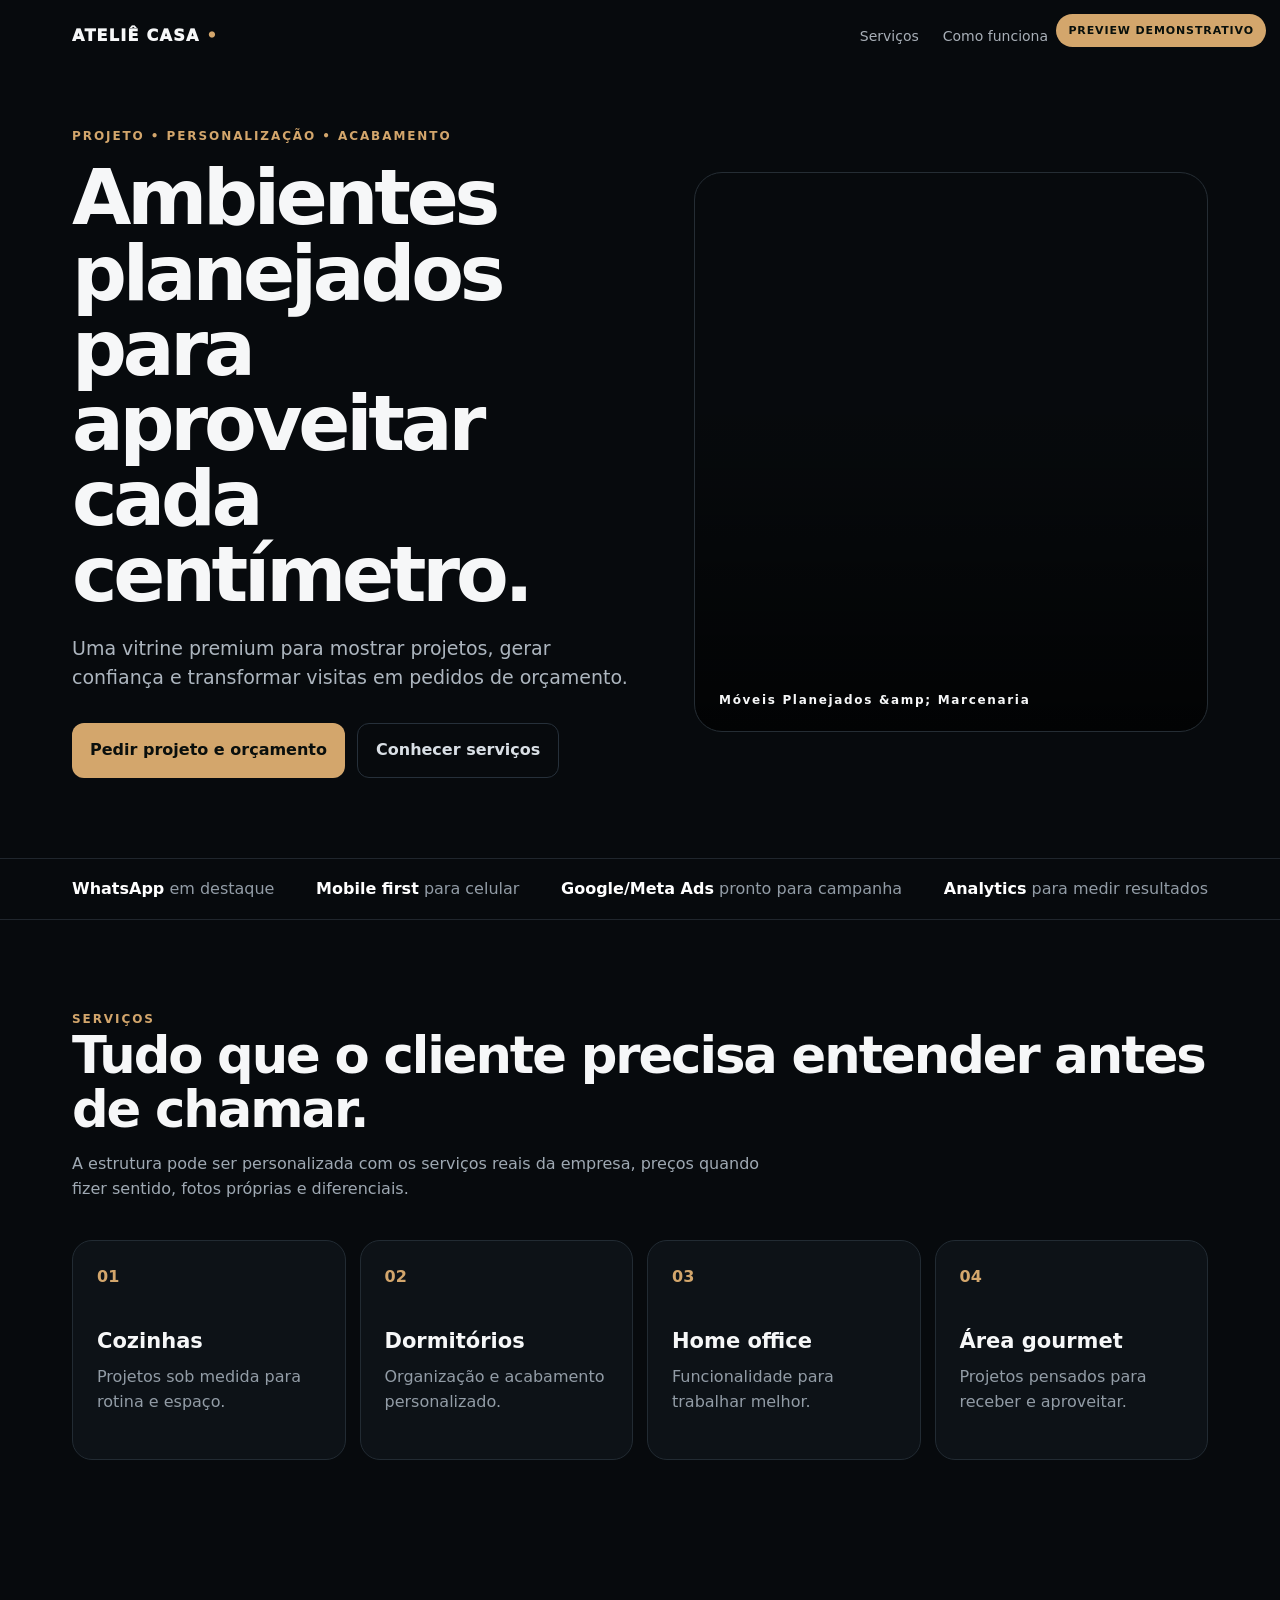
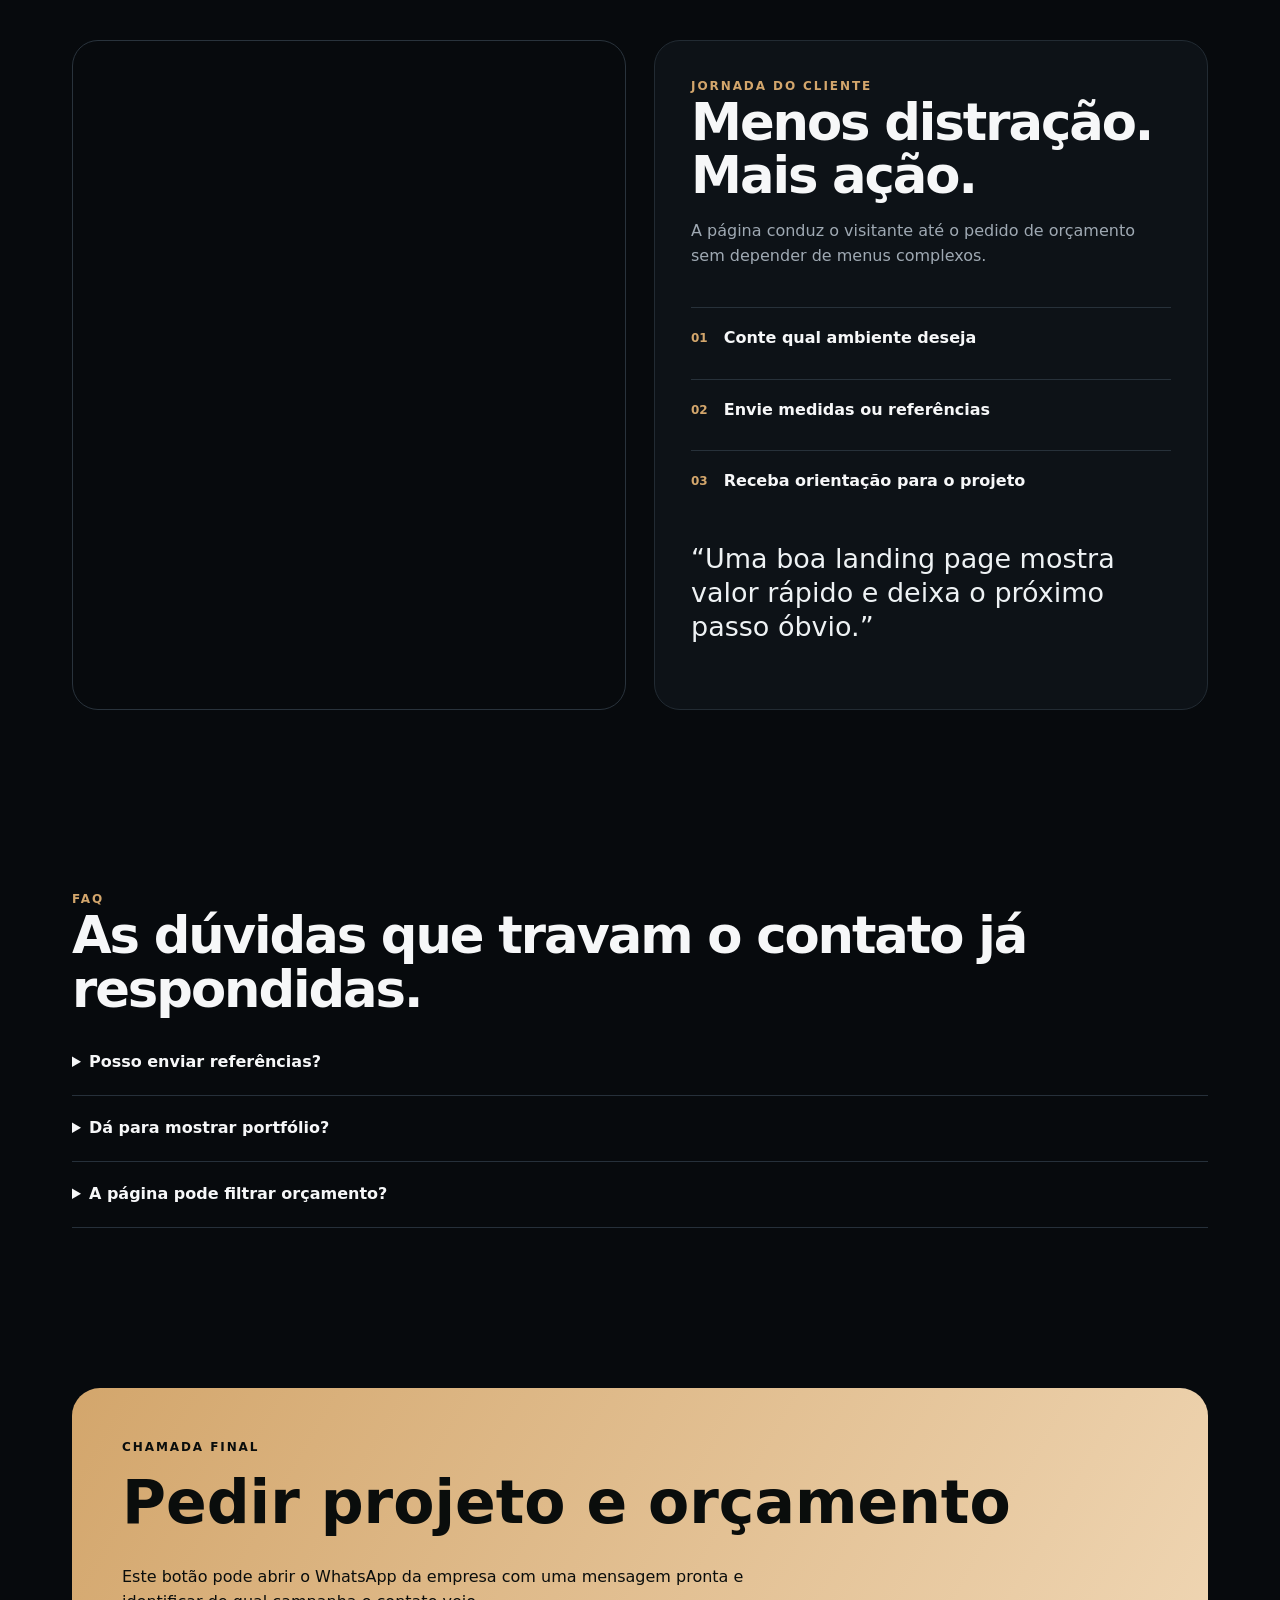
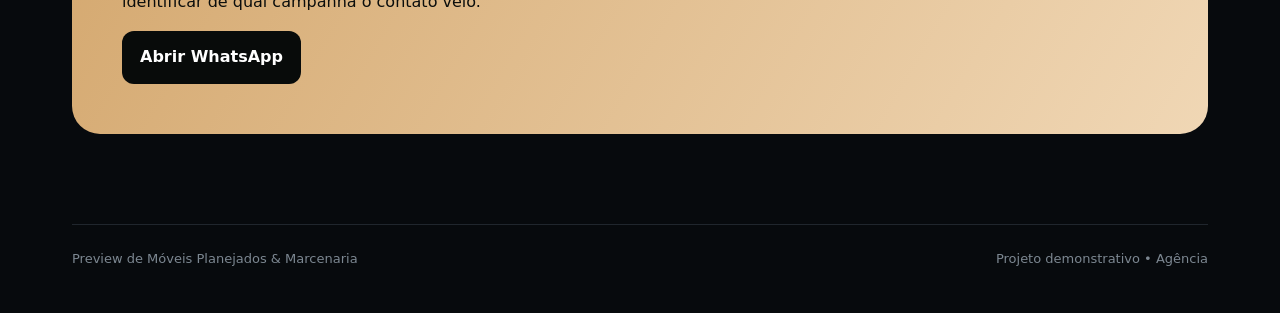
==== index.html @ 89b98b0b "Adiciona Preview 01 do nicho" ====
<!doctype html><html lang="pt-BR"><head><meta charset="utf-8"><meta name="viewport" content="width=device-width,initial-scale=1"><title>Preview Móveis Planejados & Marcenaria | Agência</title><meta name="description" content="Preview demonstrativo de landing page para Móveis Planejados & Marcenaria."><style>
*{box-sizing:border-box}html{scroll-behavior:smooth}body{margin:0;background:#070a0d;color:#f6f7f8;font:16px/1.55 Inter,system-ui,-apple-system,Segoe UI,sans-serif}.wrap{max-width:1180px;margin:auto;padding:0 22px}a{text-decoration:none;color:inherit}.preview{position:fixed;z-index:30;top:14px;right:14px;background:#D3A66C;color:#09100c;padding:8px 12px;border-radius:999px;font-size:11px;font-weight:900;letter-spacing:.08em}.nav{display:flex;align-items:center;justify-content:space-between;padding:24px 0}.brand{font-weight:950;letter-spacing:.08em}.brand i{font-style:normal;color:#D3A66C}.navlinks{display:flex;gap:24px;color:#a8afb7;font-size:14px}.hero{display:grid;grid-template-columns:1.05fr .95fr;gap:54px;align-items:center;padding:54px 0 80px}.eyebrow{color:#D3A66C;font-weight:900;font-size:12px;letter-spacing:.16em}.hero h1{font-size:clamp(44px,6vw,82px);line-height:.98;letter-spacing:-.055em;margin:15px 0 22px}.hero p{font-size:19px;color:#adb6bf;max-width:650px}.actions{display:flex;gap:12px;flex-wrap:wrap;margin-top:30px}.btn{display:inline-flex;align-items:center;justify-content:center;padding:14px 18px;border-radius:12px;font-weight:900}.primary{background:#D3A66C;color:#0a0f0d}.ghost{border:1px solid #26303a;color:#d9dfe5}.heroimg{min-height:560px;border-radius:28px;background:linear-gradient(180deg,transparent 40%,rgba(0,0,0,.7)),url('https://images.unsplash.com/photo-1600566753190-17f0baa2a6c3?auto=format&fit=crop&w=1600&q=85') center/cover;border:1px solid #252d34;position:relative;overflow:hidden}.heroimg:after{content:"Móveis Planejados &amp; Marcenaria";position:absolute;left:24px;bottom:22px;font-size:12px;letter-spacing:.14em;font-weight:900}.strip{border-top:1px solid #20262d;border-bottom:1px solid #20262d;padding:18px 0;color:#929ca6}.stripin{display:flex;gap:38px;justify-content:space-between;flex-wrap:wrap}.strip b{color:#fff}.section{padding:90px 0}.section h2{font-size:clamp(34px,4vw,54px);line-height:1.05;letter-spacing:-.04em;margin:0 0 14px}.lead{max-width:720px;color:#9fa9b3;margin-bottom:38px}.grid4{display:grid;grid-template-columns:repeat(4,1fr);gap:14px}.service{background:#0d1217;border:1px solid #222b33;border-radius:20px;padding:24px;min-height:220px}.service span{color:#D3A66C;font-weight:900}.service h3{font-size:21px;margin:35px 0 8px}.service p{color:#929ca6;margin:0}.split{display:grid;grid-template-columns:1fr 1fr;gap:28px;align-items:stretch}.visual{min-height:480px;background:url('https://images.unsplash.com/photo-1600607687920-4e2a09cf159d?auto=format&fit=crop&w=1600&q=85') center/cover;border-radius:26px;border:1px solid #29333c}.content{background:#0d1217;border:1px solid #222b33;border-radius:26px;padding:36px}.steps{display:grid;gap:10px;margin-top:28px}.step{display:flex;gap:16px;align-items:center;border-top:1px solid #27313a;padding:18px 0}.step b{color:#D3A66C;font-size:12px}.step span{font-weight:750}.quote{font-size:27px;line-height:1.25;margin:30px 0;color:#eef2f4}.faq details{border-bottom:1px solid #26303a;padding:20px 0}.faq summary{font-weight:800;cursor:pointer}.faq p{color:#9da7b1}.cta{margin:70px 0 90px;border-radius:28px;padding:50px;background:linear-gradient(120deg,#D3A66C 0%,#F0D7B5 100%);color:#0a0d0c}.cta h2{font-size:clamp(34px,5vw,60px);margin:0 0 10px}.cta p{max-width:660px}.cta .btn{background:#080b0a;color:white}.foot{padding:24px 0 44px;color:#7c8791;font-size:13px;border-top:1px solid #20262d;display:flex;justify-content:space-between;gap:18px;flex-wrap:wrap}
@media(max-width:900px){.navlinks{display:none}.hero,.split{grid-template-columns:1fr}.heroimg{min-height:420px}.grid4{grid-template-columns:1fr 1fr}}@media(max-width:560px){.grid4{grid-template-columns:1fr}.hero{padding-top:28px}.heroimg{min-height:330px}.section{padding:62px 0}.cta{padding:34px 24px}}
</style></head><body><div class="preview">PREVIEW DEMONSTRATIVO</div><div class="wrap"><nav class="nav"><div class="brand">ATELIÊ CASA <i>•</i></div><div class="navlinks"><a href="#servicos">Serviços</a><a href="#processo">Como funciona</a><a href="#faq">Dúvidas</a><a href="#contato">Contato</a></div></nav>
<main><section class="hero"><div><div class="eyebrow">PROJETO • PERSONALIZAÇÃO • ACABAMENTO</div><h1>Ambientes planejados para aproveitar cada centímetro.</h1><p>Uma vitrine premium para mostrar projetos, gerar confiança e transformar visitas em pedidos de orçamento.</p><div class="actions"><a class="btn primary" href="#contato">Pedir projeto e orçamento</a><a class="btn ghost" href="#servicos">Conhecer serviços</a></div></div><div class="heroimg"></div></section></main></div>
<div class="strip"><div class="wrap stripin"><span><b>WhatsApp</b> em destaque</span><span><b>Mobile first</b> para celular</span><span><b>Google/Meta Ads</b> pronto para campanha</span><span><b>Analytics</b> para medir resultados</span></div></div>
<div class="wrap"><section class="section" id="servicos"><div class="eyebrow">SERVIÇOS</div><h2>Tudo que o cliente precisa entender antes de chamar.</h2><p class="lead">A estrutura pode ser personalizada com os serviços reais da empresa, preços quando fizer sentido, fotos próprias e diferenciais.</p><div class="grid4"><article class="service"><span>01</span><h3>Cozinhas</h3><p>Projetos sob medida para rotina e espaço.</p></article><article class="service"><span>02</span><h3>Dormitórios</h3><p>Organização e acabamento personalizado.</p></article><article class="service"><span>03</span><h3>Home office</h3><p>Funcionalidade para trabalhar melhor.</p></article><article class="service"><span>04</span><h3>Área gourmet</h3><p>Projetos pensados para receber e aproveitar.</p></article></div></section>
<section class="section split" id="processo"><div class="visual"></div><div class="content"><div class="eyebrow">JORNADA DO CLIENTE</div><h2>Menos distração. Mais ação.</h2><p class="lead">A página conduz o visitante até o pedido de orçamento sem depender de menus complexos.</p><div class="steps"><div class="step"><b>01</b><span>Conte qual ambiente deseja</span></div><div class="step"><b>02</b><span>Envie medidas ou referências</span></div><div class="step"><b>03</b><span>Receba orientação para o projeto</span></div></div><p class="quote">“Uma boa landing page mostra valor rápido e deixa o próximo passo óbvio.”</p></div></section>
<section class="section faq" id="faq"><div class="eyebrow">FAQ</div><h2>As dúvidas que travam o contato já respondidas.</h2><details><summary>Posso enviar referências?</summary><p>Sim. O CTA pode abrir o WhatsApp já com uma mensagem pronta.</p></details><details><summary>Dá para mostrar portfólio?</summary><p>Sim. Esse é um dos pontos centrais da landing page.</p></details><details><summary>A página pode filtrar orçamento?</summary><p>Sim. Um formulário pode perguntar ambiente, cidade e faixa de investimento.</p></details></section>
<section class="cta" id="contato"><div class="eyebrow" style="color:#0a0d0c">CHAMADA FINAL</div><h2>Pedir projeto e orçamento</h2><p>Este botão pode abrir o WhatsApp da empresa com uma mensagem pronta e identificar de qual campanha o contato veio.</p><a class="btn" href="javascript:void(0)">Abrir WhatsApp</a></section>
<footer class="foot"><span>Preview de Móveis Planejados & Marcenaria</span><span>Projeto demonstrativo • Agência</span></footer></div></body></html>
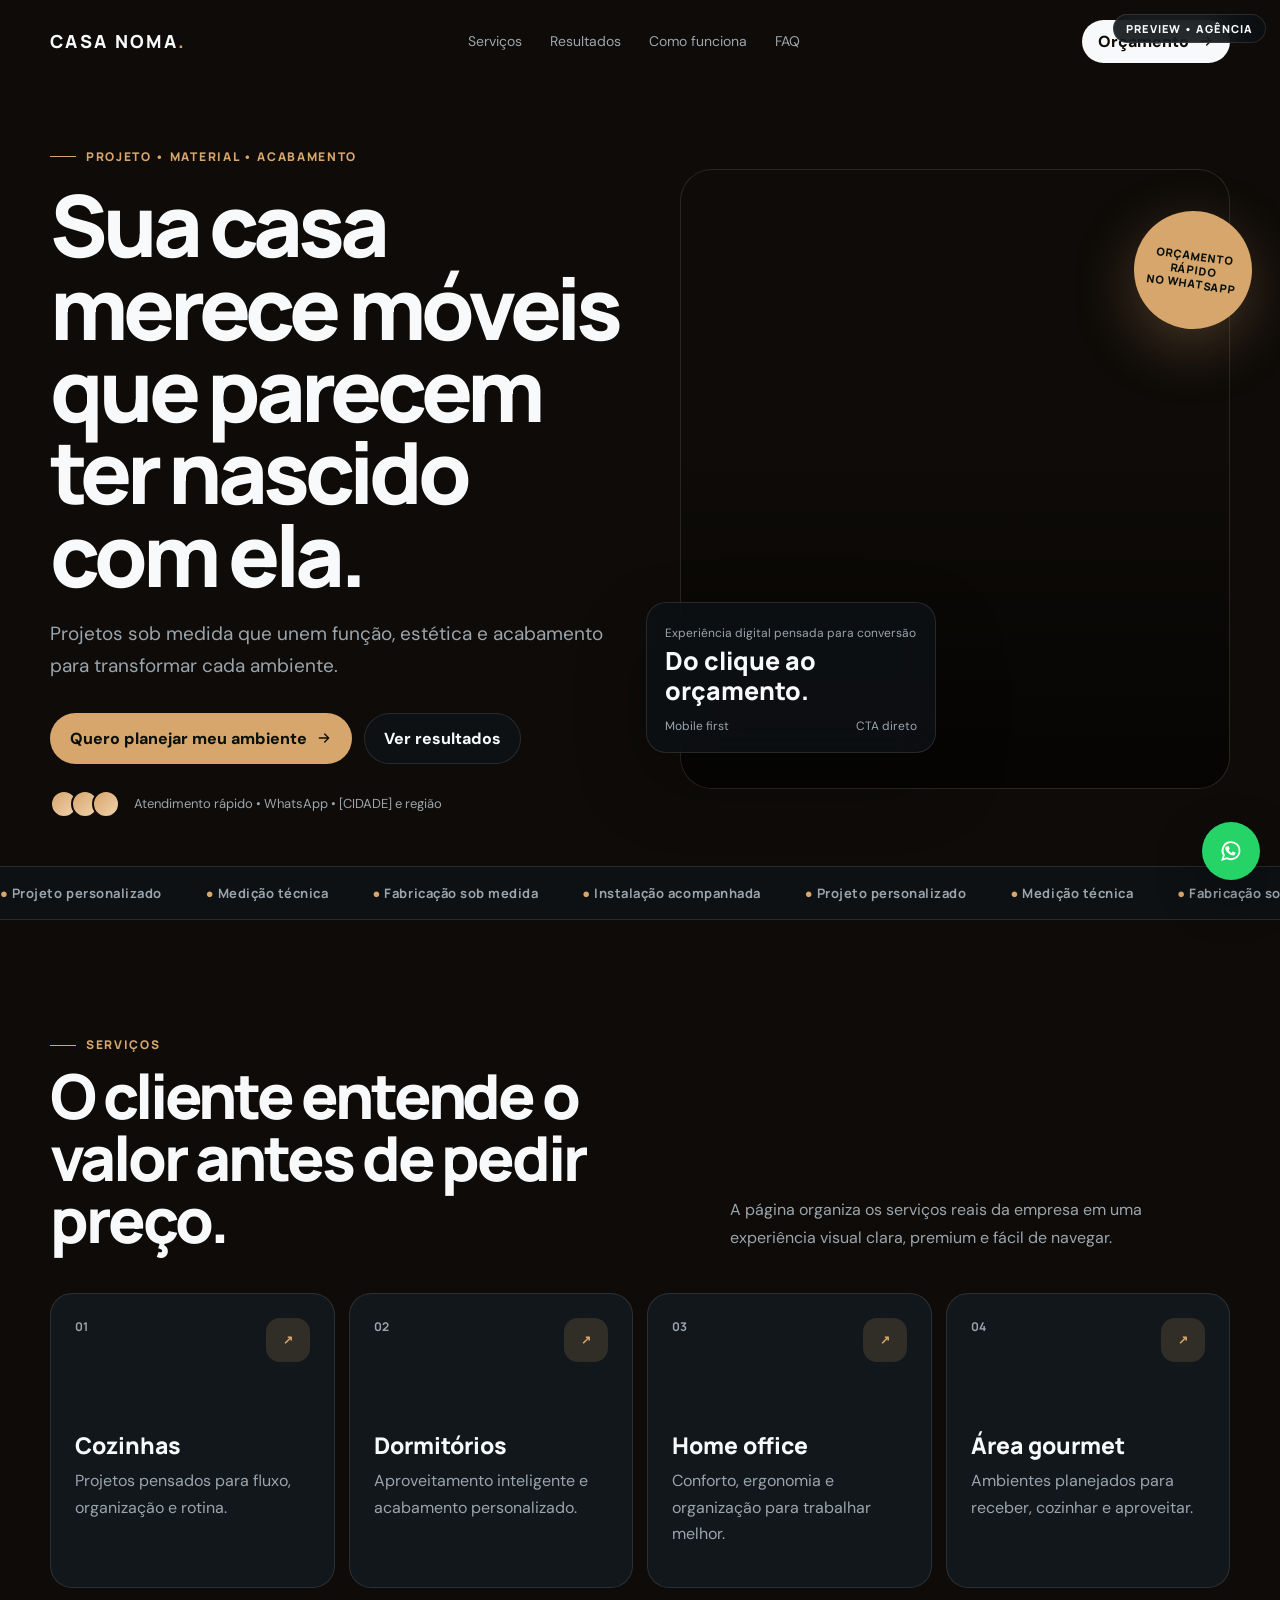
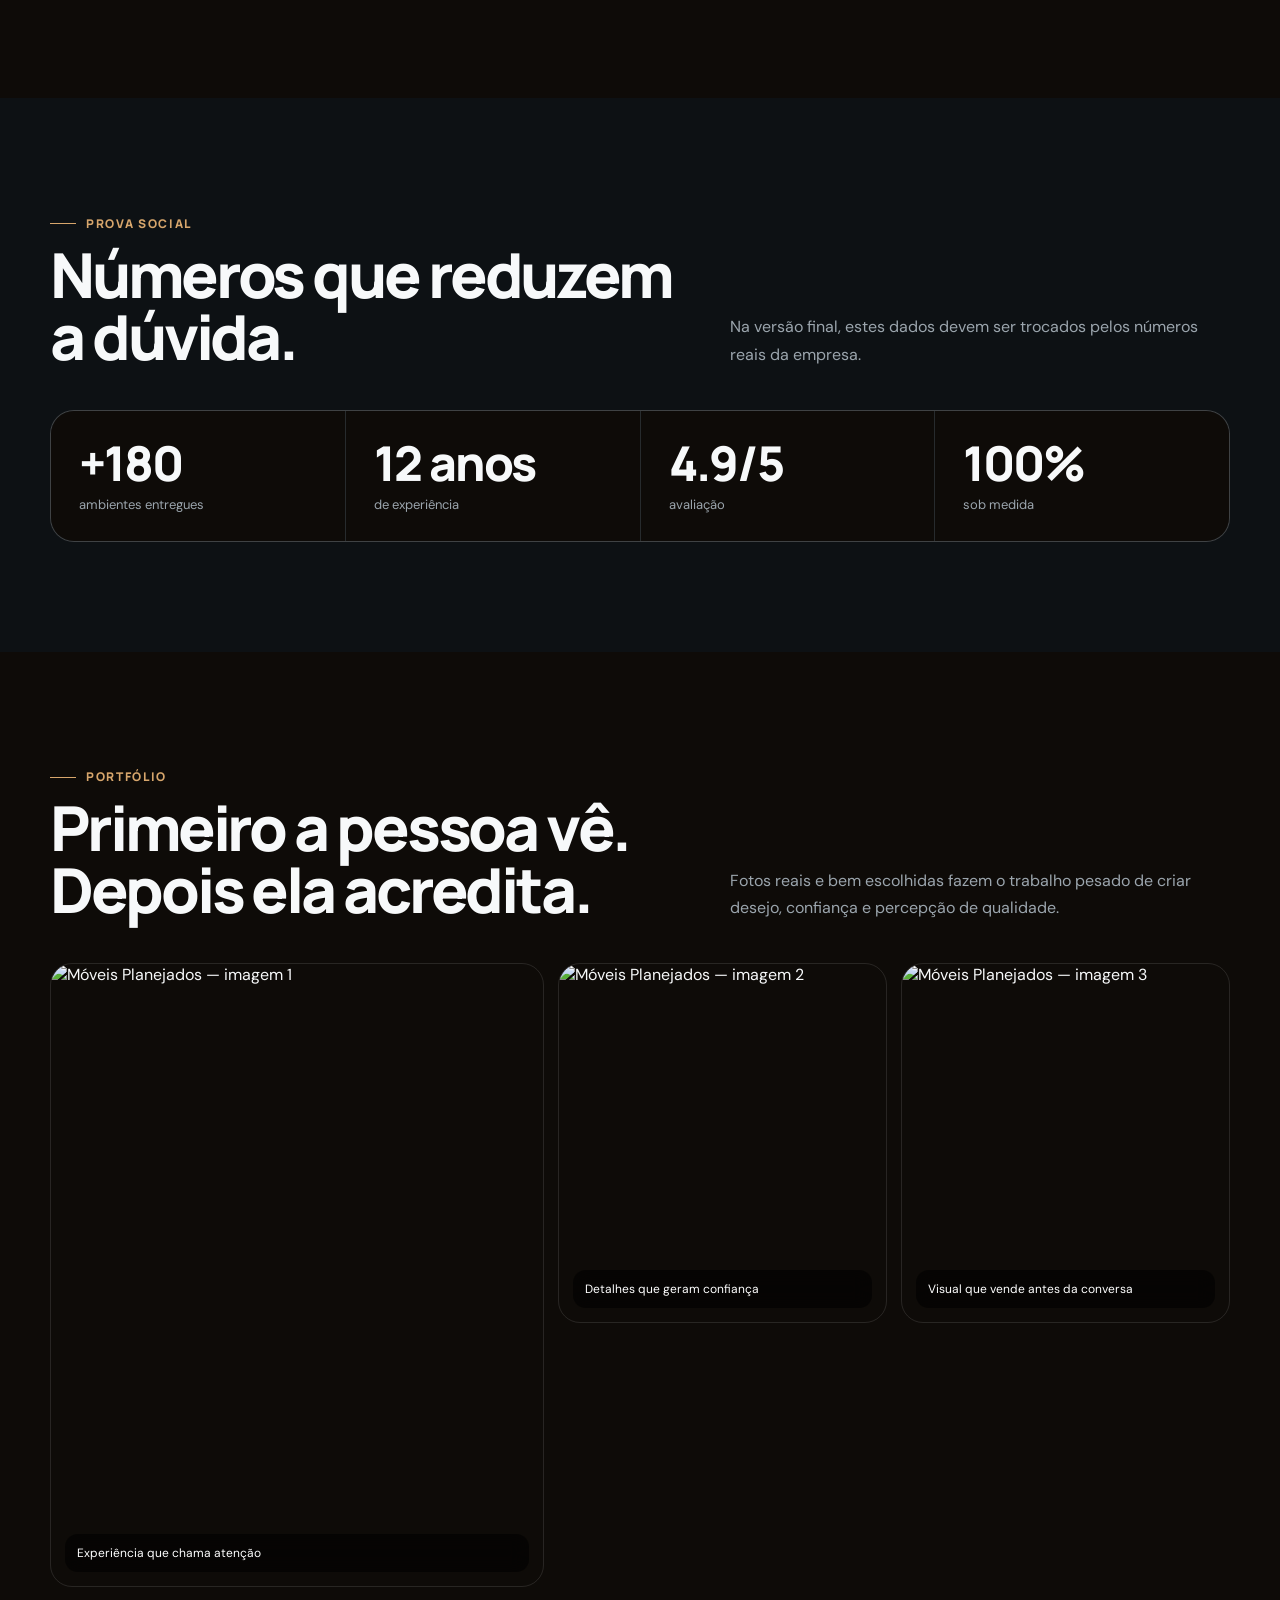
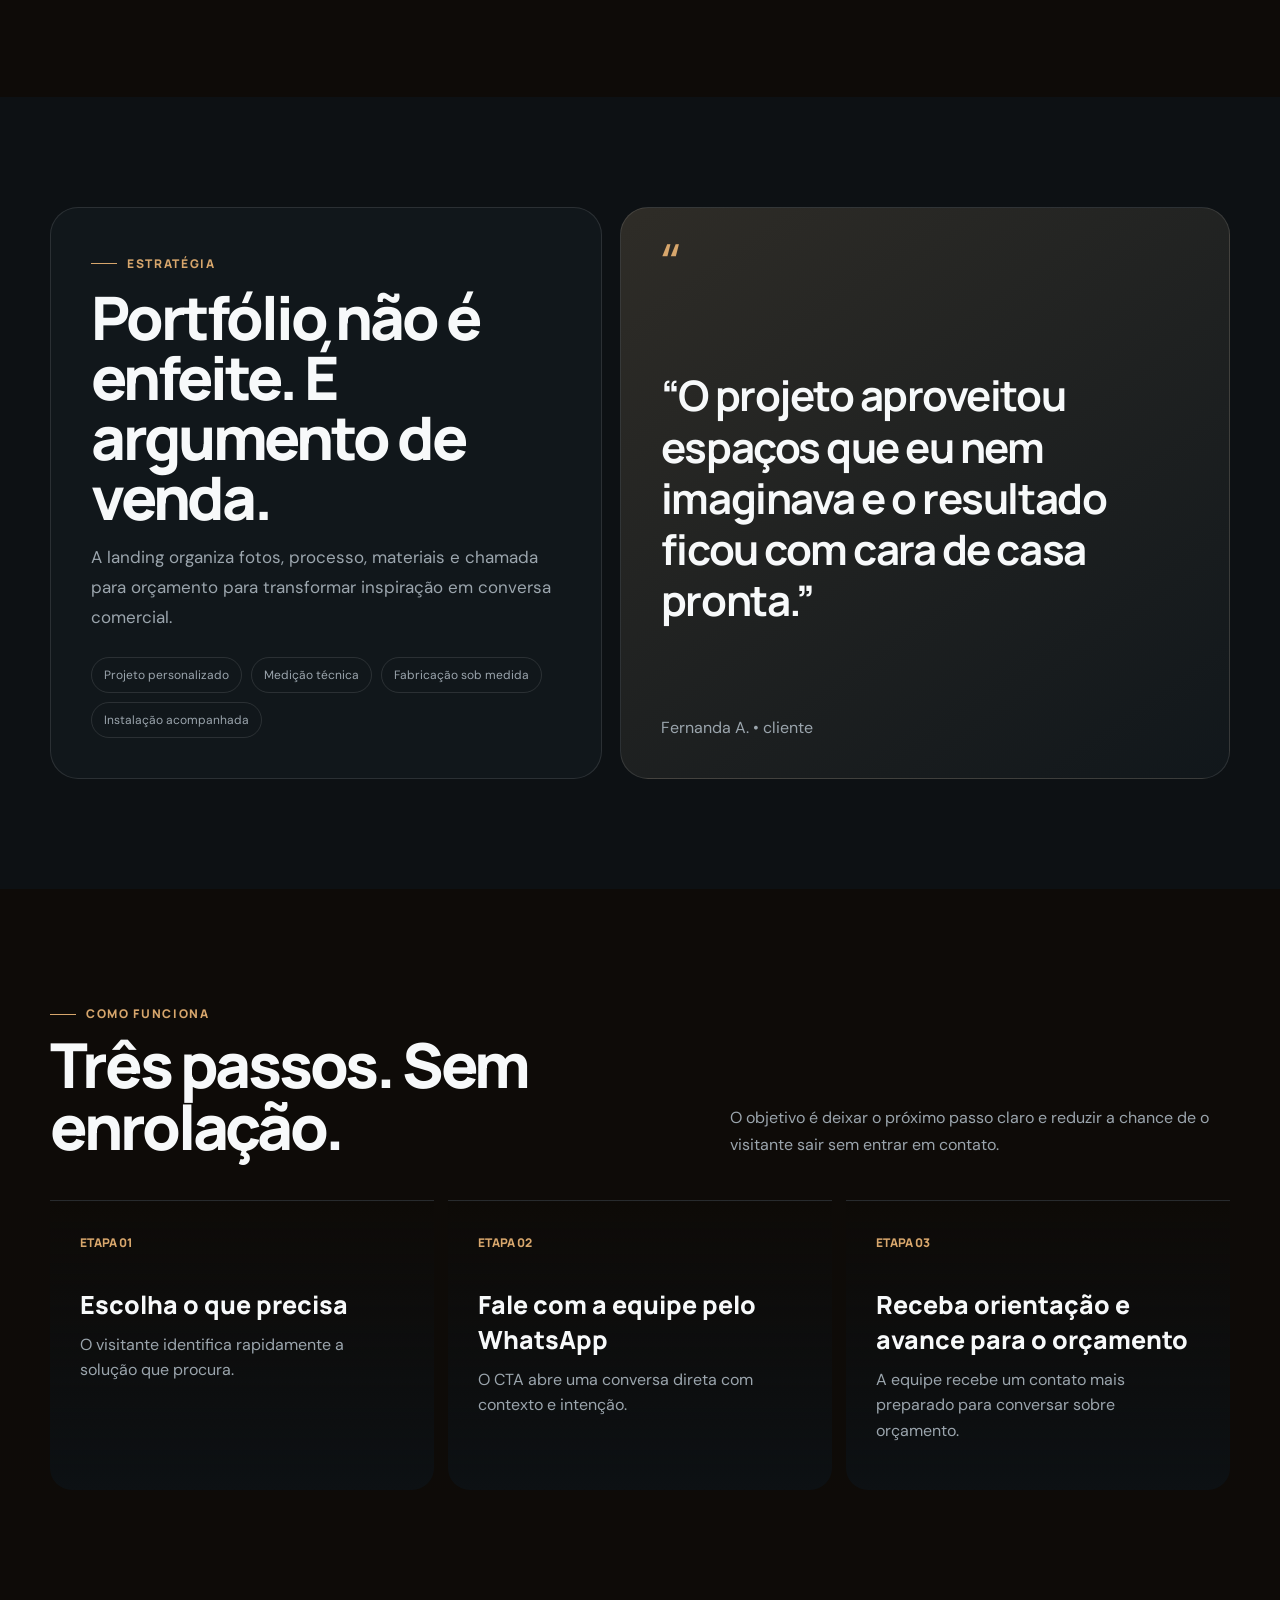
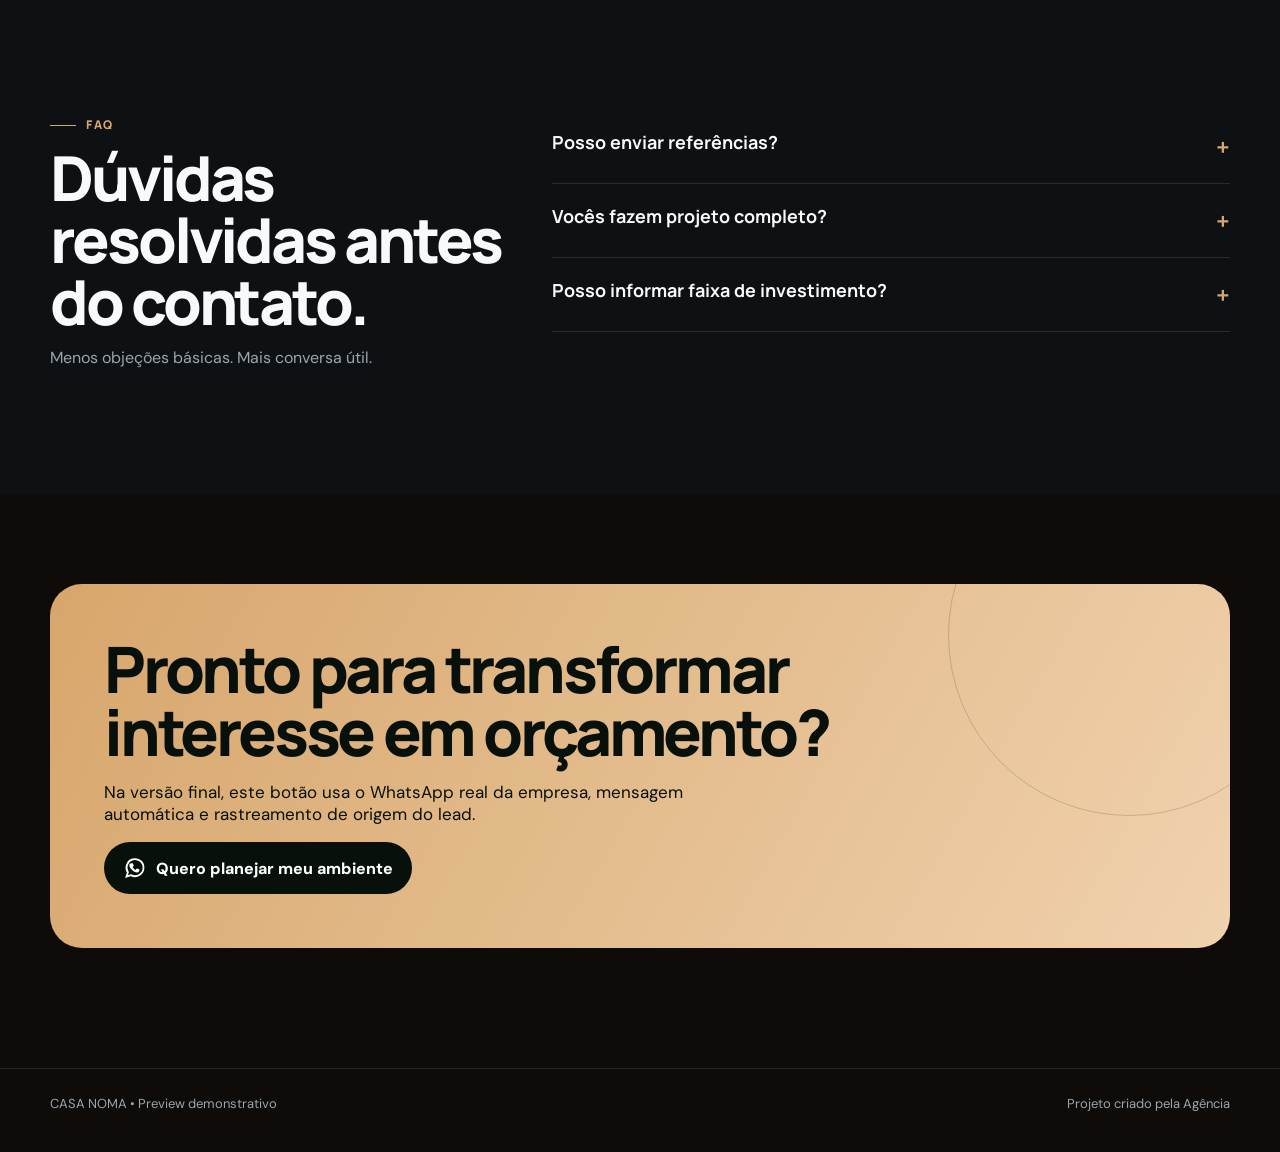
==== commit f2c437f6: "Upgrade completo do Preview 01" ====
--- a/index.html
+++ b/index.html
@@ -1,11 +1,17 @@
-<!doctype html><html lang="pt-BR"><head><meta charset="utf-8"><meta name="viewport" content="width=device-width,initial-scale=1"><title>Preview Móveis Planejados & Marcenaria | Agência</title><meta name="description" content="Preview demonstrativo de landing page para Móveis Planejados & Marcenaria."><style>
-*{box-sizing:border-box}html{scroll-behavior:smooth}body{margin:0;background:#070a0d;color:#f6f7f8;font:16px/1.55 Inter,system-ui,-apple-system,Segoe UI,sans-serif}.wrap{max-width:1180px;margin:auto;padding:0 22px}a{text-decoration:none;color:inherit}.preview{position:fixed;z-index:30;top:14px;right:14px;background:#D3A66C;color:#09100c;padding:8px 12px;border-radius:999px;font-size:11px;font-weight:900;letter-spacing:.08em}.nav{display:flex;align-items:center;justify-content:space-between;padding:24px 0}.brand{font-weight:950;letter-spacing:.08em}.brand i{font-style:normal;color:#D3A66C}.navlinks{display:flex;gap:24px;color:#a8afb7;font-size:14px}.hero{display:grid;grid-template-columns:1.05fr .95fr;gap:54px;align-items:center;padding:54px 0 80px}.eyebrow{color:#D3A66C;font-weight:900;font-size:12px;letter-spacing:.16em}.hero h1{font-size:clamp(44px,6vw,82px);line-height:.98;letter-spacing:-.055em;margin:15px 0 22px}.hero p{font-size:19px;color:#adb6bf;max-width:650px}.actions{display:flex;gap:12px;flex-wrap:wrap;margin-top:30px}.btn{display:inline-flex;align-items:center;justify-content:center;padding:14px 18px;border-radius:12px;font-weight:900}.primary{background:#D3A66C;color:#0a0f0d}.ghost{border:1px solid #26303a;color:#d9dfe5}.heroimg{min-height:560px;border-radius:28px;background:linear-gradient(180deg,transparent 40%,rgba(0,0,0,.7)),url('https://images.unsplash.com/photo-1600566753190-17f0baa2a6c3?auto=format&fit=crop&w=1600&q=85') center/cover;border:1px solid #252d34;position:relative;overflow:hidden}.heroimg:after{content:"Móveis Planejados &amp; Marcenaria";position:absolute;left:24px;bottom:22px;font-size:12px;letter-spacing:.14em;font-weight:900}.strip{border-top:1px solid #20262d;border-bottom:1px solid #20262d;padding:18px 0;color:#929ca6}.stripin{display:flex;gap:38px;justify-content:space-between;flex-wrap:wrap}.strip b{color:#fff}.section{padding:90px 0}.section h2{font-size:clamp(34px,4vw,54px);line-height:1.05;letter-spacing:-.04em;margin:0 0 14px}.lead{max-width:720px;color:#9fa9b3;margin-bottom:38px}.grid4{display:grid;grid-template-columns:repeat(4,1fr);gap:14px}.service{background:#0d1217;border:1px solid #222b33;border-radius:20px;padding:24px;min-height:220px}.service span{color:#D3A66C;font-weight:900}.service h3{font-size:21px;margin:35px 0 8px}.service p{color:#929ca6;margin:0}.split{display:grid;grid-template-columns:1fr 1fr;gap:28px;align-items:stretch}.visual{min-height:480px;background:url('https://images.unsplash.com/photo-1600607687920-4e2a09cf159d?auto=format&fit=crop&w=1600&q=85') center/cover;border-radius:26px;border:1px solid #29333c}.content{background:#0d1217;border:1px solid #222b33;border-radius:26px;padding:36px}.steps{display:grid;gap:10px;margin-top:28px}.step{display:flex;gap:16px;align-items:center;border-top:1px solid #27313a;padding:18px 0}.step b{color:#D3A66C;font-size:12px}.step span{font-weight:750}.quote{font-size:27px;line-height:1.25;margin:30px 0;color:#eef2f4}.faq details{border-bottom:1px solid #26303a;padding:20px 0}.faq summary{font-weight:800;cursor:pointer}.faq p{color:#9da7b1}.cta{margin:70px 0 90px;border-radius:28px;padding:50px;background:linear-gradient(120deg,#D3A66C 0%,#F0D7B5 100%);color:#0a0d0c}.cta h2{font-size:clamp(34px,5vw,60px);margin:0 0 10px}.cta p{max-width:660px}.cta .btn{background:#080b0a;color:white}.foot{padding:24px 0 44px;color:#7c8791;font-size:13px;border-top:1px solid #20262d;display:flex;justify-content:space-between;gap:18px;flex-wrap:wrap}
-@media(max-width:900px){.navlinks{display:none}.hero,.split{grid-template-columns:1fr}.heroimg{min-height:420px}.grid4{grid-template-columns:1fr 1fr}}@media(max-width:560px){.grid4{grid-template-columns:1fr}.hero{padding-top:28px}.heroimg{min-height:330px}.section{padding:62px 0}.cta{padding:34px 24px}}
-</style></head><body><div class="preview">PREVIEW DEMONSTRATIVO</div><div class="wrap"><nav class="nav"><div class="brand">ATELIÊ CASA <i>•</i></div><div class="navlinks"><a href="#servicos">Serviços</a><a href="#processo">Como funciona</a><a href="#faq">Dúvidas</a><a href="#contato">Contato</a></div></nav>
-<main><section class="hero"><div><div class="eyebrow">PROJETO • PERSONALIZAÇÃO • ACABAMENTO</div><h1>Ambientes planejados para aproveitar cada centímetro.</h1><p>Uma vitrine premium para mostrar projetos, gerar confiança e transformar visitas em pedidos de orçamento.</p><div class="actions"><a class="btn primary" href="#contato">Pedir projeto e orçamento</a><a class="btn ghost" href="#servicos">Conhecer serviços</a></div></div><div class="heroimg"></div></section></main></div>
-<div class="strip"><div class="wrap stripin"><span><b>WhatsApp</b> em destaque</span><span><b>Mobile first</b> para celular</span><span><b>Google/Meta Ads</b> pronto para campanha</span><span><b>Analytics</b> para medir resultados</span></div></div>
-<div class="wrap"><section class="section" id="servicos"><div class="eyebrow">SERVIÇOS</div><h2>Tudo que o cliente precisa entender antes de chamar.</h2><p class="lead">A estrutura pode ser personalizada com os serviços reais da empresa, preços quando fizer sentido, fotos próprias e diferenciais.</p><div class="grid4"><article class="service"><span>01</span><h3>Cozinhas</h3><p>Projetos sob medida para rotina e espaço.</p></article><article class="service"><span>02</span><h3>Dormitórios</h3><p>Organização e acabamento personalizado.</p></article><article class="service"><span>03</span><h3>Home office</h3><p>Funcionalidade para trabalhar melhor.</p></article><article class="service"><span>04</span><h3>Área gourmet</h3><p>Projetos pensados para receber e aproveitar.</p></article></div></section>
-<section class="section split" id="processo"><div class="visual"></div><div class="content"><div class="eyebrow">JORNADA DO CLIENTE</div><h2>Menos distração. Mais ação.</h2><p class="lead">A página conduz o visitante até o pedido de orçamento sem depender de menus complexos.</p><div class="steps"><div class="step"><b>01</b><span>Conte qual ambiente deseja</span></div><div class="step"><b>02</b><span>Envie medidas ou referências</span></div><div class="step"><b>03</b><span>Receba orientação para o projeto</span></div></div><p class="quote">“Uma boa landing page mostra valor rápido e deixa o próximo passo óbvio.”</p></div></section>
-<section class="section faq" id="faq"><div class="eyebrow">FAQ</div><h2>As dúvidas que travam o contato já respondidas.</h2><details><summary>Posso enviar referências?</summary><p>Sim. O CTA pode abrir o WhatsApp já com uma mensagem pronta.</p></details><details><summary>Dá para mostrar portfólio?</summary><p>Sim. Esse é um dos pontos centrais da landing page.</p></details><details><summary>A página pode filtrar orçamento?</summary><p>Sim. Um formulário pode perguntar ambiente, cidade e faixa de investimento.</p></details></section>
-<section class="cta" id="contato"><div class="eyebrow" style="color:#0a0d0c">CHAMADA FINAL</div><h2>Pedir projeto e orçamento</h2><p>Este botão pode abrir o WhatsApp da empresa com uma mensagem pronta e identificar de qual campanha o contato veio.</p><a class="btn" href="javascript:void(0)">Abrir WhatsApp</a></section>
-<footer class="foot"><span>Preview de Móveis Planejados & Marcenaria</span><span>Projeto demonstrativo • Agência</span></footer></div></body></html>+<!doctype html><html lang="pt-BR"><head><meta charset="utf-8"><meta name="viewport" content="width=device-width,initial-scale=1"><meta name="theme-color" content="#0E0B08"><title>CASA NOMA — Móveis Planejados</title><meta name="description" content="Projetos sob medida que unem função, estética e acabamento para transformar cada ambiente."><link rel="stylesheet" href="styles.css"></head><body style="--accent:#D7A66C;--accent2:#F0D2AE;--bg:#0E0B08">
+  <div class="preview-ribbon">PREVIEW • AGÊNCIA</div>
+  <header class="site-nav"><div class="container nav-inner"><a class="logo" href="#">CASA NOMA<span class="logo-dot">.</span></a>
+  <nav class="nav-links"><a href="#servicos">Serviços</a><a href="#resultados">Resultados</a><a href="#processo">Como funciona</a><a href="#faq">FAQ</a></nav>
+  <a class="nav-cta" href="#contato">Orçamento <svg width="16" height="16" viewBox="0 0 24 24" fill="none" aria-hidden="true"><path d="M5 12h14M13 6l6 6-6 6" stroke="currentColor" stroke-width="2" stroke-linecap="round" stroke-linejoin="round"/></svg></a><button class="menu-btn" aria-label="Abrir menu">☰</button></div></header>
+  <main><section class="hero"><div class="container hero-grid"><div class="hero-copy reveal"><div class="eyebrow">PROJETO • MATERIAL • ACABAMENTO</div><h1>Sua casa merece móveis que parecem ter nascido com ela.</h1><p>Projetos sob medida que unem função, estética e acabamento para transformar cada ambiente.</p><div class="hero-actions"><a class="btn-primary" href="#contato">Quero planejar meu ambiente <svg width="16" height="16" viewBox="0 0 24 24" fill="none" aria-hidden="true"><path d="M5 12h14M13 6l6 6-6 6" stroke="currentColor" stroke-width="2" stroke-linecap="round" stroke-linejoin="round"/></svg></a><a class="btn-secondary" href="#portfolio">Ver resultados</a></div><div class="hero-note"><div class="avatars"><span></span><span></span><span></span></div><span>Atendimento rápido • WhatsApp • [CIDADE] e região</span></div></div>
+  <div class="hero-media reveal"><div class="hero-photo" style="background-image:url('https://images.unsplash.com/photo-1600566753190-17f0baa2a6c3?auto=format&fit=crop&w=1400&q=86')"></div><div class="floating-badge">ORÇAMENTO<br>RÁPIDO<br>NO WHATSAPP</div><div class="float-card"><small>Experiência digital pensada para conversão</small><strong>Do clique ao orçamento.</strong><div class="mini"><span>Mobile first</span><span>CTA direto</span></div></div></div></div></section>
+  <div class="marquee"><div class="marquee-track"><span><b>●</b> Projeto personalizado</span><span><b>●</b> Medição técnica</span><span><b>●</b> Fabricação sob medida</span><span><b>●</b> Instalação acompanhada</span><span><b>●</b> Projeto personalizado</span><span><b>●</b> Medição técnica</span><span><b>●</b> Fabricação sob medida</span><span><b>●</b> Instalação acompanhada</span></div></div>
+  <section class="section" id="servicos"><div class="container"><div class="section-head reveal"><div><div class="eyebrow">SERVIÇOS</div><h2>O cliente entende o valor antes de pedir preço.</h2></div><p>A página organiza os serviços reais da empresa em uma experiência visual clara, premium e fácil de navegar.</p></div><div class="services-grid"><article class="service-card reveal"><div class="service-index"><span>01</span><span class="service-icon">↗</span></div><h3>Cozinhas</h3><p>Projetos pensados para fluxo, organização e rotina.</p></article><article class="service-card reveal"><div class="service-index"><span>02</span><span class="service-icon">↗</span></div><h3>Dormitórios</h3><p>Aproveitamento inteligente e acabamento personalizado.</p></article><article class="service-card reveal"><div class="service-index"><span>03</span><span class="service-icon">↗</span></div><h3>Home office</h3><p>Conforto, ergonomia e organização para trabalhar melhor.</p></article><article class="service-card reveal"><div class="service-index"><span>04</span><span class="service-icon">↗</span></div><h3>Área gourmet</h3><p>Ambientes planejados para receber, cozinhar e aproveitar.</p></article></div></div></section>
+  <section class="section alt" id="resultados"><div class="container"><div class="section-head reveal"><div><div class="eyebrow">PROVA SOCIAL</div><h2>Números que reduzem a dúvida.</h2></div><p>Na versão final, estes dados devem ser trocados pelos números reais da empresa.</p></div><div class="metrics"><div class="metric reveal"><strong>+180</strong><span>ambientes entregues</span></div><div class="metric reveal"><strong>12 anos</strong><span>de experiência</span></div><div class="metric reveal"><strong>4.9/5</strong><span>avaliação</span></div><div class="metric reveal"><strong>100%</strong><span>sob medida</span></div></div></div></section>
+  <section class="section" id="portfolio"><div class="container"><div class="section-head reveal"><div><div class="eyebrow">PORTFÓLIO</div><h2>Primeiro a pessoa vê. Depois ela acredita.</h2></div><p>Fotos reais e bem escolhidas fazem o trabalho pesado de criar desejo, confiança e percepção de qualidade.</p></div><div class="gallery"><figure class="reveal"><img src="https://images.unsplash.com/photo-1600566753190-17f0baa2a6c3?auto=format&fit=crop&w=1400&q=86" alt="Móveis Planejados — imagem 1" loading="lazy"><figcaption>Experiência que chama atenção</figcaption></figure><figure class="reveal"><img src="https://images.unsplash.com/photo-1600210492486-724fe5c67fb0?auto=format&fit=crop&w=1400&q=86" alt="Móveis Planejados — imagem 2" loading="lazy"><figcaption>Detalhes que geram confiança</figcaption></figure><figure class="reveal"><img src="https://images.unsplash.com/photo-1600607687920-4e2a09cf159d?auto=format&fit=crop&w=1400&q=86" alt="Móveis Planejados — imagem 3" loading="lazy"><figcaption>Visual que vende antes da conversa</figcaption></figure></div></div></section>
+  <section class="section alt" id="processo"><div class="container story-grid"><article class="story-copy reveal"><div class="eyebrow">ESTRATÉGIA</div><h2>Portfólio não é enfeite. É argumento de venda.</h2><p>A landing organiza fotos, processo, materiais e chamada para orçamento para transformar inspiração em conversa comercial.</p><div class="proof-list"><span>Projeto personalizado</span><span>Medição técnica</span><span>Fabricação sob medida</span><span>Instalação acompanhada</span></div></article><article class="quote-card reveal"><div class="quote-mark">“</div><blockquote>“O projeto aproveitou espaços que eu nem imaginava e o resultado ficou com cara de casa pronta.”</blockquote><footer>Fernanda A. • cliente</footer></article></div></section>
+  <section class="section"><div class="container"><div class="section-head reveal"><div><div class="eyebrow">COMO FUNCIONA</div><h2>Três passos. Sem enrolação.</h2></div><p>O objetivo é deixar o próximo passo claro e reduzir a chance de o visitante sair sem entrar em contato.</p></div><div class="steps"><article class="step reveal"><b>ETAPA 01</b><h3>Escolha o que precisa</h3><p>O visitante identifica rapidamente a solução que procura.</p></article><article class="step reveal"><b>ETAPA 02</b><h3>Fale com a equipe pelo WhatsApp</h3><p>O CTA abre uma conversa direta com contexto e intenção.</p></article><article class="step reveal"><b>ETAPA 03</b><h3>Receba orientação e avance para o orçamento</h3><p>A equipe recebe um contato mais preparado para conversar sobre orçamento.</p></article></div></div></section>
+  <section class="section alt" id="faq"><div class="container faq-grid"><div class="faq-title reveal"><div class="eyebrow">FAQ</div><h2>Dúvidas resolvidas antes do contato.</h2><p>Menos objeções básicas. Mais conversa útil.</p></div><div><details class="reveal"><summary>Posso enviar referências?</summary><p>Sim. O botão de orçamento pode abrir o WhatsApp já convidando o cliente a enviar fotos e referências.</p></details><details class="reveal"><summary>Vocês fazem projeto completo?</summary><p>A página final pode explicar exatamente o que a empresa oferece, do levantamento até a instalação.</p></details><details class="reveal"><summary>Posso informar faixa de investimento?</summary><p>Sim. Um formulário pode ajudar a qualificar o projeto antes da reunião comercial.</p></details></div></div></section>
+  <section class="final-cta" id="contato"><div class="container"><div class="cta-box reveal"><h2>Pronto para transformar interesse em orçamento?</h2><p>Na versão final, este botão usa o WhatsApp real da empresa, mensagem automática e rastreamento de origem do lead.</p><a class="btn-secondary" href="javascript:void(0)"><svg width="24" height="24" viewBox="0 0 24 24" fill="none" aria-hidden="true"><path d="M20.5 11.7a8.5 8.5 0 0 1-12.6 7.4L3.5 20.5l1.4-4.2A8.5 8.5 0 1 1 20.5 11.7Z" stroke="currentColor" stroke-width="1.8"/><path d="M8.2 7.6c.2-.4.4-.4.7-.4h.5c.2 0 .4.1.5.4l.7 1.7c.1.3.1.5-.1.7l-.6.8c-.1.1-.2.3 0 .6.5.9 1.3 1.8 2.2 2.3.3.2.5.1.6 0l.9-1c.2-.2.4-.2.7-.1l1.8.9c.3.1.4.3.4.5 0 .4-.2 1.3-.8 1.8-.6.5-1.4.8-2.7.4-1.3-.4-2.8-1.1-4.5-2.8C6.9 11.7 6.2 10 6.3 8.9c.1-.6.4-1 .7-1.3.3-.3.8-.3 1.2 0Z" fill="currentColor"/></svg> Quero planejar meu ambiente</a></div></div></section></main>
+  <footer class="site-footer"><div class="container footer-row"><span>CASA NOMA • Preview demonstrativo</span><span>Projeto criado pela Agência</span></div></footer>
+  <a class="whatsapp-float" href="#contato" aria-label="WhatsApp"><svg width="24" height="24" viewBox="0 0 24 24" fill="none" aria-hidden="true"><path d="M20.5 11.7a8.5 8.5 0 0 1-12.6 7.4L3.5 20.5l1.4-4.2A8.5 8.5 0 1 1 20.5 11.7Z" stroke="currentColor" stroke-width="1.8"/><path d="M8.2 7.6c.2-.4.4-.4.7-.4h.5c.2 0 .4.1.5.4l.7 1.7c.1.3.1.5-.1.7l-.6.8c-.1.1-.2.3 0 .6.5.9 1.3 1.8 2.2 2.3.3.2.5.1.6 0l.9-1c.2-.2.4-.2.7-.1l1.8.9c.3.1.4.3.4.5 0 .4-.2 1.3-.8 1.8-.6.5-1.4.8-2.7.4-1.3-.4-2.8-1.1-4.5-2.8C6.9 11.7 6.2 10 6.3 8.9c.1-.6.4-1 .7-1.3.3-.3.8-.3 1.2 0Z" fill="currentColor"/></svg></a><script src="app.js"></script></body></html>
--- a/styles.css
+++ b/styles.css
@@ -0,0 +1,16 @@
+
+@import url('https://fonts.googleapis.com/css2?family=DM+Sans:wght@400;500;600;700;800&family=Manrope:wght@500;600;700;800&display=swap');
+:root{--accent:#b9ff45;--accent2:#68f6c8;--ink:#070907;--bg:#080b0d;--surface:#0d1114;--surface2:#11171b;--text:#f7f9fa;--muted:#9ba5ad;--line:rgba(255,255,255,.11);--radius:24px}
+*{box-sizing:border-box}html{scroll-behavior:smooth}body{margin:0;font-family:"DM Sans",system-ui,sans-serif;background:var(--bg);color:var(--text);overflow-x:hidden}body.light{--bg:#f4f0e9;--surface:#fffdf9;--surface2:#f9f5ee;--text:#171713;--muted:#6d685f;--line:rgba(20,20,15,.13)}
+a{text-decoration:none;color:inherit}button{font:inherit}.container{width:min(1180px,calc(100% - 40px));margin:auto}.preview-ribbon{position:fixed;z-index:90;top:14px;right:14px;padding:8px 12px;border:1px solid var(--line);border-radius:999px;background:color-mix(in srgb,var(--surface) 88%,transparent);backdrop-filter:blur(14px);font:800 11px/1 "Manrope";letter-spacing:.1em;color:var(--text)}
+.site-nav{position:sticky;z-index:80;top:0;border-bottom:1px solid transparent;transition:.3s}.site-nav.scrolled{border-color:var(--line);background:color-mix(in srgb,var(--bg) 80%,transparent);backdrop-filter:blur(18px)}.nav-inner{height:82px;display:flex;align-items:center;justify-content:space-between;gap:24px}.logo{font:800 18px/1 "Manrope";letter-spacing:.13em}.logo-dot{color:var(--accent)}.nav-links{display:flex;align-items:center;gap:28px;color:var(--muted);font-size:14px}.nav-links a:hover{color:var(--text)}.nav-cta,.btn-primary,.btn-secondary{display:inline-flex;align-items:center;justify-content:center;gap:9px;border-radius:999px;transition:.25s;font-weight:800}.nav-cta{padding:11px 16px;background:var(--text);color:var(--bg)}.nav-cta:hover{transform:translateY(-2px)}.menu-btn{display:none;border:1px solid var(--line);background:var(--surface);color:var(--text);width:44px;height:44px;border-radius:50%}
+.hero{position:relative;padding:58px 0 48px}.hero-grid{display:grid;grid-template-columns:1.02fr .98fr;gap:58px;align-items:center}.hero-copy{position:relative;z-index:2}.eyebrow{display:inline-flex;gap:10px;align-items:center;color:var(--accent);font:800 12px/1.3 "Manrope";letter-spacing:.14em}.eyebrow:before{content:"";width:26px;height:1px;background:var(--accent)}h1,h2,h3,p{margin-top:0}.hero h1{font:800 clamp(48px,6.7vw,88px)/.96 "Manrope";letter-spacing:-.06em;margin:20px 0 22px;max-width:900px}.hero p{font-size:19px;line-height:1.7;color:var(--muted);max-width:650px}.hero-actions{display:flex;gap:12px;flex-wrap:wrap;margin-top:30px}.btn-primary{padding:15px 20px;background:var(--accent);color:#09100b}.btn-primary:hover{transform:translateY(-3px);box-shadow:0 16px 50px color-mix(in srgb,var(--accent) 25%,transparent)}.btn-secondary{padding:14px 19px;border:1px solid var(--line);background:var(--surface);color:var(--text)}.hero-note{display:flex;gap:14px;align-items:center;margin-top:26px;color:var(--muted);font-size:13px}.avatars{display:flex}.avatars span{width:28px;height:28px;border-radius:50%;border:2px solid var(--bg);background:linear-gradient(135deg,var(--accent),var(--accent2));margin-left:-7px}.avatars span:first-child{margin-left:0}.hero-media{position:relative;min-height:620px}.hero-photo{position:absolute;inset:0;border-radius:32px;background:center/cover no-repeat;border:1px solid var(--line);overflow:hidden}.hero-photo:after{content:"";position:absolute;inset:0;background:linear-gradient(180deg,transparent 45%,rgba(0,0,0,.6))}.float-card{position:absolute;z-index:4;left:-34px;bottom:36px;width:min(290px,80%);padding:18px;background:color-mix(in srgb,var(--surface) 86%,transparent);backdrop-filter:blur(22px);border:1px solid var(--line);border-radius:20px;box-shadow:0 30px 70px rgba(0,0,0,.25)}.float-card small{color:var(--muted);font-size:12px}.float-card strong{display:block;font:800 25px/1.2 "Manrope";margin:4px 0 12px}.float-card .mini{display:flex;justify-content:space-between;gap:12px;color:var(--muted);font-size:12px}.floating-badge{position:absolute;z-index:4;right:-22px;top:42px;width:118px;height:118px;border-radius:50%;background:var(--accent);color:#07100a;display:grid;place-items:center;text-align:center;font:900 11px/1.25 "Manrope";letter-spacing:.08em;transform:rotate(8deg);box-shadow:0 18px 60px color-mix(in srgb,var(--accent) 28%,transparent)}
+.marquee{overflow:hidden;border-block:1px solid var(--line);background:var(--surface)}.marquee-track{display:flex;gap:44px;width:max-content;padding:17px 0;animation:marquee 25s linear infinite}.marquee-track span{color:var(--muted);font:700 13px "Manrope";letter-spacing:.04em;white-space:nowrap}.marquee-track b{color:var(--accent)}@keyframes marquee{to{transform:translateX(-50%)}}
+.section{padding:110px 0}.section.alt{background:var(--surface)}.section-head{display:flex;justify-content:space-between;gap:36px;align-items:end;margin-bottom:42px}.section-head h2{font:800 clamp(38px,5vw,62px)/1 "Manrope";letter-spacing:-.05em;max-width:760px;margin:12px 0 0}.section-head p{max-width:500px;color:var(--muted);line-height:1.7;margin:0}.services-grid{display:grid;grid-template-columns:repeat(4,1fr);gap:14px}.service-card{position:relative;min-height:280px;padding:24px;border:1px solid var(--line);border-radius:22px;background:var(--surface2);overflow:hidden;transition:.3s}.service-card:hover{transform:translateY(-7px);border-color:color-mix(in srgb,var(--accent) 55%,var(--line))}.service-index{display:flex;justify-content:space-between;color:var(--muted);font:700 12px "Manrope"}.service-icon{width:44px;height:44px;border-radius:14px;background:color-mix(in srgb,var(--accent) 16%,transparent);display:grid;place-items:center;color:var(--accent);font-weight:900}.service-card h3{font:800 23px/1.15 "Manrope";margin:70px 0 10px}.service-card p{color:var(--muted);line-height:1.65}.metrics{display:grid;grid-template-columns:repeat(4,1fr);gap:1px;background:var(--line);border:1px solid var(--line);border-radius:24px;overflow:hidden}.metric{padding:28px;background:var(--bg)}.metric strong{display:block;font:800 clamp(30px,4vw,48px)/1 "Manrope";letter-spacing:-.04em}.metric span{display:block;color:var(--muted);margin-top:9px;font-size:13px}.gallery{display:grid;grid-template-columns:1.2fr .8fr .8fr;grid-template-rows:360px 250px;gap:14px}.gallery figure{margin:0;border-radius:22px;overflow:hidden;border:1px solid var(--line);position:relative}.gallery figure:first-child{grid-row:1/3}.gallery img{width:100%;height:100%;object-fit:cover;transition:.5s}.gallery figure:hover img{transform:scale(1.04)}.gallery figcaption{position:absolute;inset:auto 14px 14px 14px;padding:11px 12px;border-radius:13px;background:rgba(0,0,0,.56);backdrop-filter:blur(10px);color:#fff;font-size:12px}
+.story-grid{display:grid;grid-template-columns:.95fr 1.05fr;gap:18px;align-items:stretch}.story-copy,.quote-card{border:1px solid var(--line);border-radius:28px;padding:40px;background:var(--surface2)}.story-copy h2{font:800 clamp(38px,5vw,60px)/1 "Manrope";letter-spacing:-.05em;margin:16px 0}.story-copy p{color:var(--muted);font-size:17px;line-height:1.75}.proof-list{display:flex;gap:9px;flex-wrap:wrap;margin-top:24px}.proof-list span{padding:9px 12px;border-radius:999px;border:1px solid var(--line);font-size:12px;color:var(--muted)}.quote-card{display:flex;flex-direction:column;justify-content:space-between;background:linear-gradient(145deg,color-mix(in srgb,var(--accent) 15%,var(--surface2)),var(--surface2))}.quote-mark{font-size:54px;color:var(--accent);line-height:.6}.quote-card blockquote{font:700 clamp(28px,3.5vw,42px)/1.22 "Manrope";letter-spacing:-.035em;margin:30px 0}.quote-card footer{color:var(--muted)}
+.steps{display:grid;grid-template-columns:repeat(3,1fr);gap:14px}.step{padding:30px;border-top:1px solid var(--line);background:linear-gradient(180deg,transparent,var(--surface));border-radius:0 0 22px 22px}.step b{font:800 12px "Manrope";color:var(--accent)}.step h3{font:800 25px "Manrope";margin:35px 0 10px}.step p{color:var(--muted);line-height:1.6}
+.faq-grid{display:grid;grid-template-columns:.8fr 1.2fr;gap:50px}.faq-title h2{font:800 clamp(40px,5vw,62px)/1 "Manrope";letter-spacing:-.05em;margin:14px 0}.faq-title p{color:var(--muted)}details{border-bottom:1px solid var(--line);padding:20px 0}summary{list-style:none;cursor:pointer;font:700 18px "Manrope";display:flex;justify-content:space-between;gap:20px}summary::-webkit-details-marker{display:none}summary:after{content:"+";color:var(--accent);font-size:24px}details[open] summary:after{content:"–"}details p{color:var(--muted);line-height:1.7;padding-right:40px;margin:13px 0 0}
+.final-cta{padding:90px 0 120px}.cta-box{position:relative;overflow:hidden;border-radius:32px;padding:54px;background:linear-gradient(120deg,var(--accent),var(--accent2));color:#08100b}.cta-box:after{content:"";position:absolute;width:360px;height:360px;border:1px solid rgba(0,0,0,.16);border-radius:50%;right:-80px;top:-130px}.cta-box h2{font:800 clamp(42px,5vw,68px)/.98 "Manrope";letter-spacing:-.05em;max-width:850px;margin:0 0 18px}.cta-box p{max-width:650px;font-size:17px}.cta-box .btn-secondary{background:#08100b;color:#fff;border:0}.site-footer{border-top:1px solid var(--line);padding:26px 0 40px;color:var(--muted);font-size:13px}.footer-row{display:flex;justify-content:space-between;gap:20px;flex-wrap:wrap}
+.whatsapp-float{position:fixed;z-index:70;right:20px;bottom:20px;width:58px;height:58px;border-radius:50%;background:#25D366;color:white;display:grid;place-items:center;font-weight:900;box-shadow:0 18px 50px rgba(0,0,0,.28);transition:.25s}.whatsapp-float:hover{transform:translateY(-4px) scale(1.03)}.reveal{opacity:0;transform:translateY(22px);transition:.75s cubic-bezier(.2,.7,.2,1)}.reveal.visible{opacity:1;transform:none}
+body.light .hero{padding-top:36px}.editorial-hero{display:grid;grid-template-columns:1.28fr .72fr;gap:48px;align-items:end;padding:70px 0 38px}.editorial-hero h1{font:700 clamp(58px,8vw,108px)/.88 "Manrope";letter-spacing:-.075em;margin:18px 0}.editorial-hero .right{padding-bottom:10px}.editorial-hero p{color:var(--muted);font-size:18px;line-height:1.7}.editorial-photo{height:610px;border-radius:30px;background:center/cover no-repeat;position:relative;overflow:hidden;border:1px solid var(--line)}.editorial-photo:after{content:"";position:absolute;inset:0;background:linear-gradient(180deg,transparent 65%,rgba(0,0,0,.45))}.editorial-photo .caption{position:absolute;z-index:2;left:22px;bottom:20px;color:white;font:700 12px "Manrope";letter-spacing:.1em}.editorial-services{display:grid;grid-template-columns:1fr 1fr;border-top:1px solid var(--line)}.editorial-service{display:grid;grid-template-columns:70px 1fr;padding:28px 0;border-bottom:1px solid var(--line)}.editorial-service:nth-child(odd){padding-right:34px}.editorial-service:nth-child(even){padding-left:34px;border-left:1px solid var(--line)}.editorial-service .num{font:700 12px "Manrope";color:var(--muted)}.editorial-service h3{font:800 28px "Manrope";letter-spacing:-.03em;margin:0 0 8px}.editorial-service p{color:var(--muted);margin:0;line-height:1.65}.editorial-feature{display:grid;grid-template-columns:1fr 1fr;gap:16px}.feature-image{min-height:560px;border-radius:28px;background:center/cover no-repeat;border:1px solid var(--line)}.feature-copy{border-radius:28px;background:var(--surface);border:1px solid var(--line);padding:44px;display:flex;flex-direction:column;justify-content:space-between}.feature-copy h2{font:800 clamp(40px,5vw,65px)/.98 "Manrope";letter-spacing:-.055em}.feature-copy p{color:var(--muted);font-size:17px;line-height:1.7}
+@media(max-width:960px){.hero-grid,.story-grid,.faq-grid,.editorial-hero,.editorial-feature{grid-template-columns:1fr}.hero-media{min-height:500px}.floating-badge{right:14px}.float-card{left:14px}.services-grid{grid-template-columns:1fr 1fr}.gallery{grid-template-columns:1fr 1fr;grid-template-rows:380px 260px}.gallery figure:first-child{grid-column:1/3;grid-row:auto}.metrics{grid-template-columns:1fr 1fr}.editorial-service:nth-child(odd),.editorial-service:nth-child(even){padding:24px 0;border-left:0}.editorial-services{grid-template-columns:1fr}}@media(max-width:680px){.container{width:min(100% - 28px,1180px)}.nav-links{position:fixed;inset:82px 14px auto 14px;display:none;flex-direction:column;align-items:stretch;padding:18px;background:var(--surface);border:1px solid var(--line);border-radius:20px}.nav-links.open{display:flex}.menu-btn{display:block}.nav-cta{display:none}.hero{padding-top:34px}.hero-media{min-height:420px}.hero h1{font-size:clamp(44px,14vw,68px)}.services-grid,.steps,.gallery,.metrics{grid-template-columns:1fr}.gallery{grid-template-rows:340px 250px 250px}.gallery figure:first-child{grid-column:auto}.section{padding:76px 0}.section-head{align-items:flex-start;flex-direction:column}.story-copy,.quote-card{padding:28px}.cta-box{padding:36px 24px}.editorial-photo{height:430px}.editorial-hero{padding-top:46px}.editorial-hero h1{font-size:clamp(52px,15vw,80px)}}
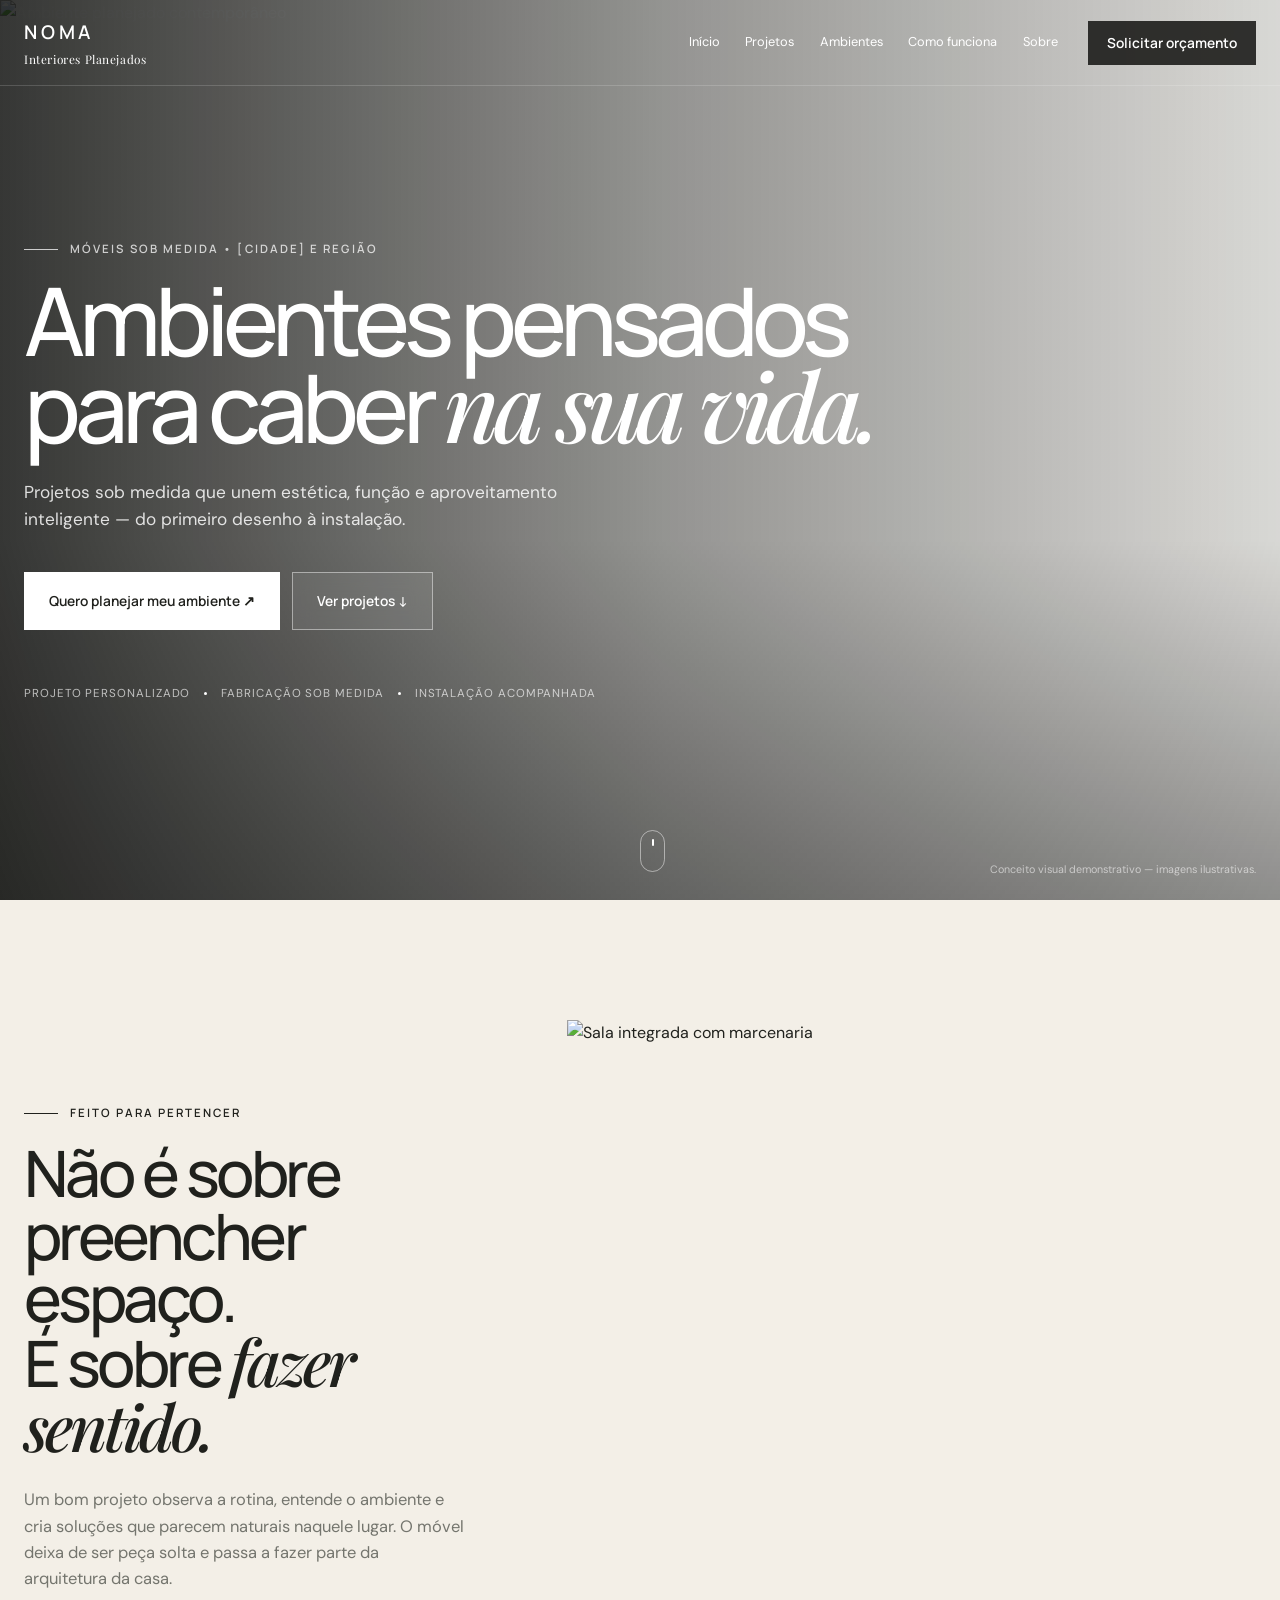
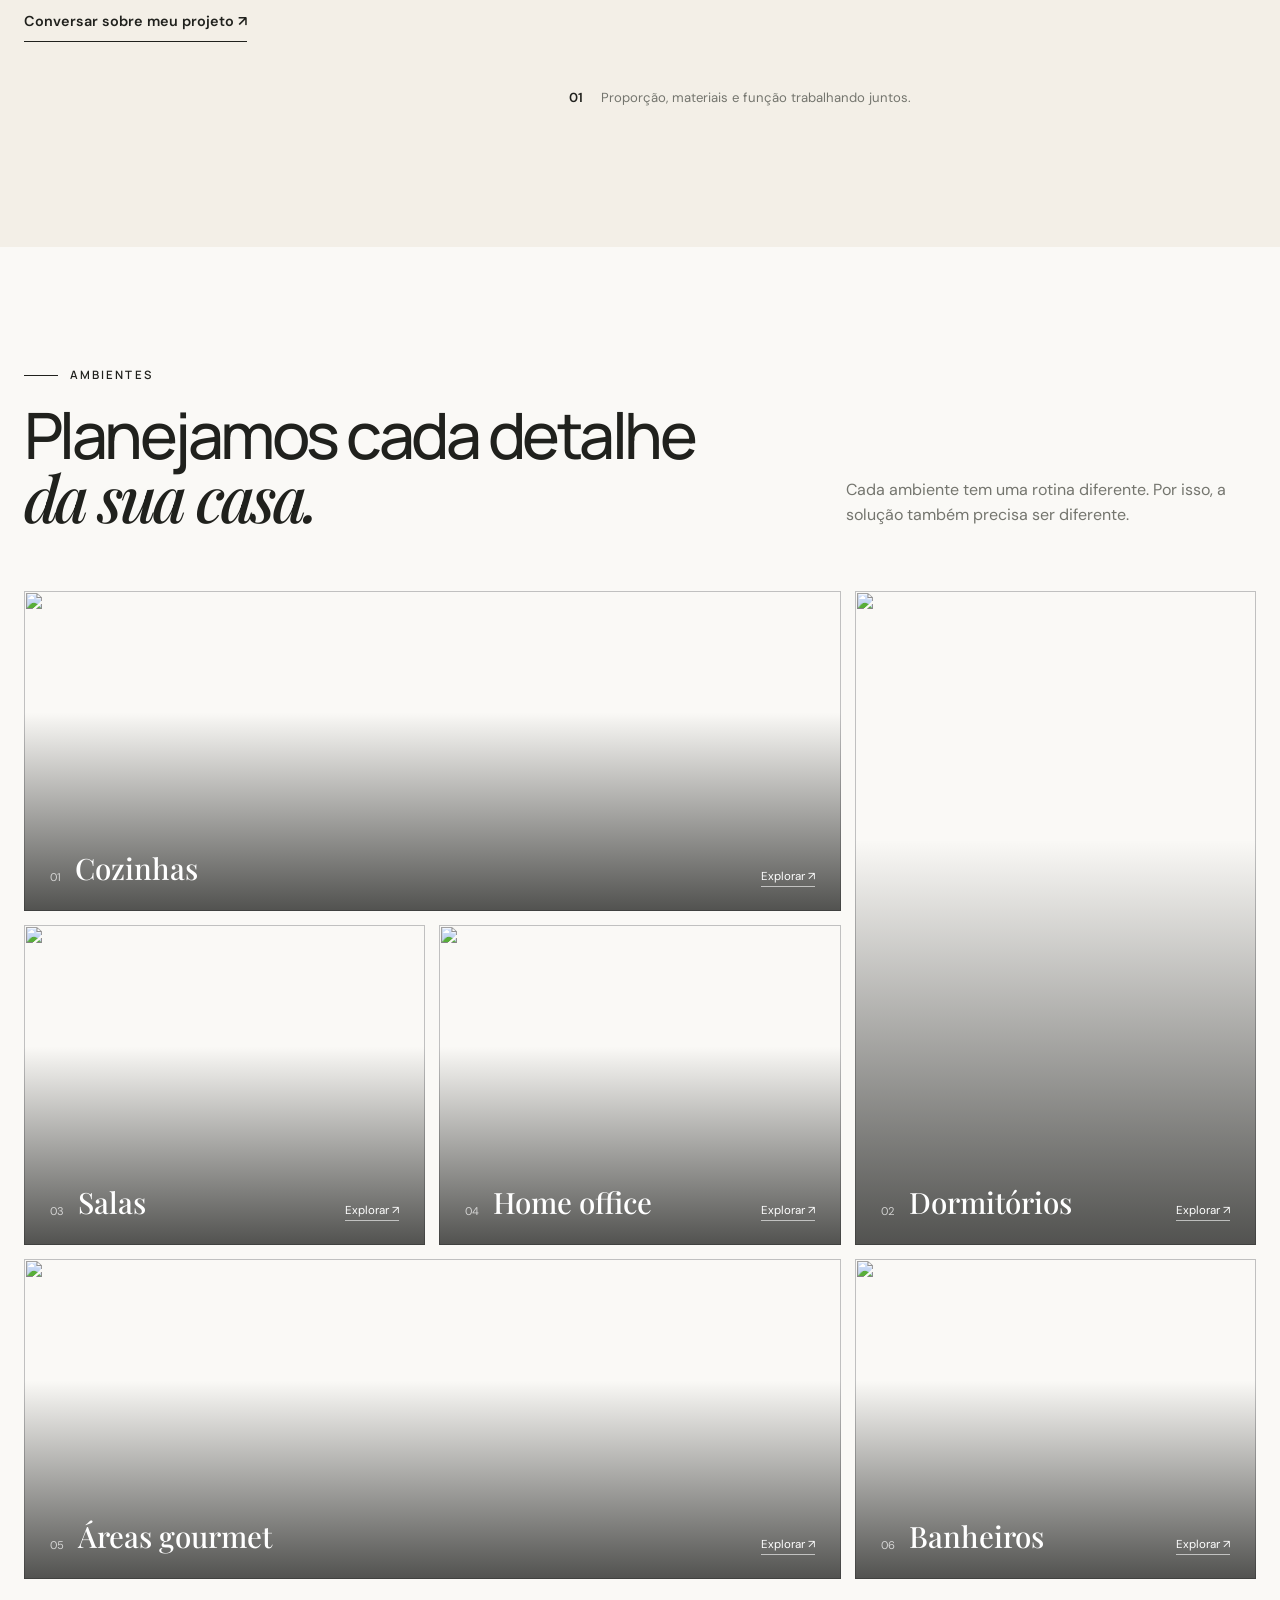
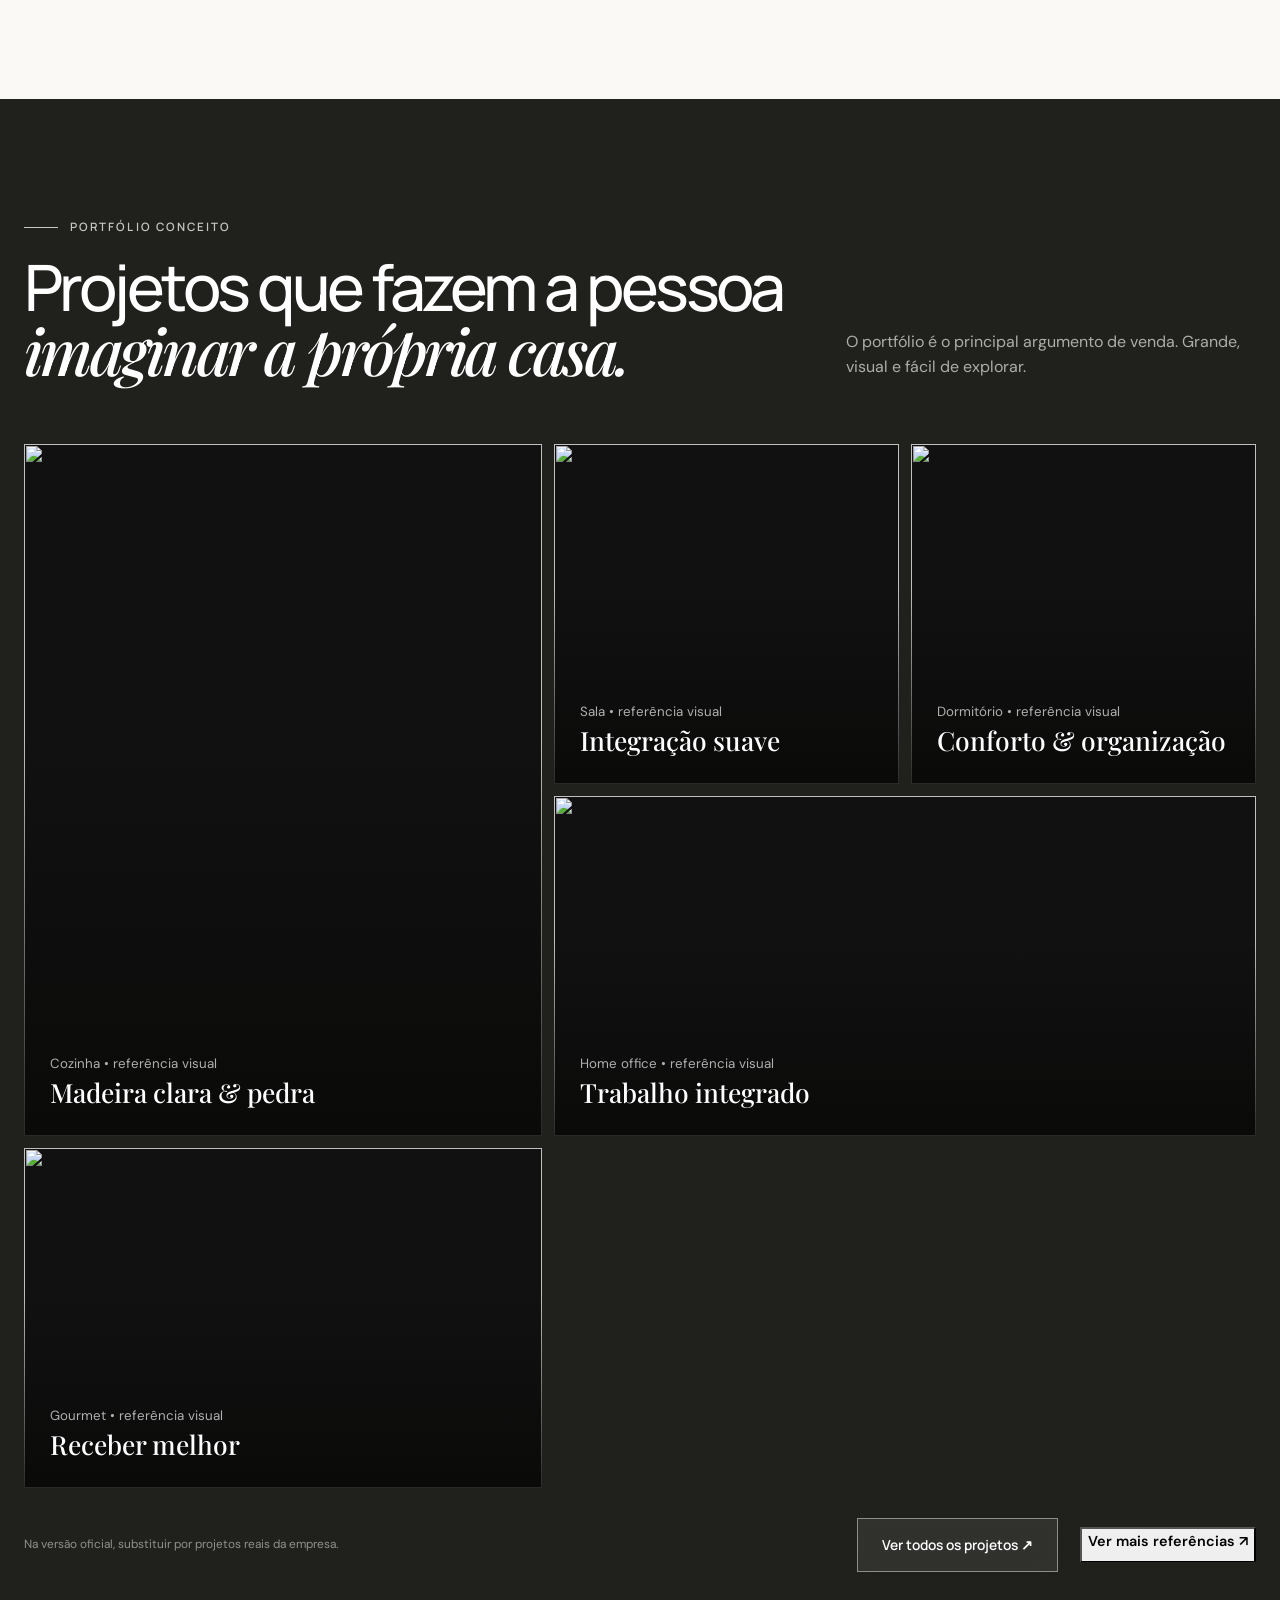
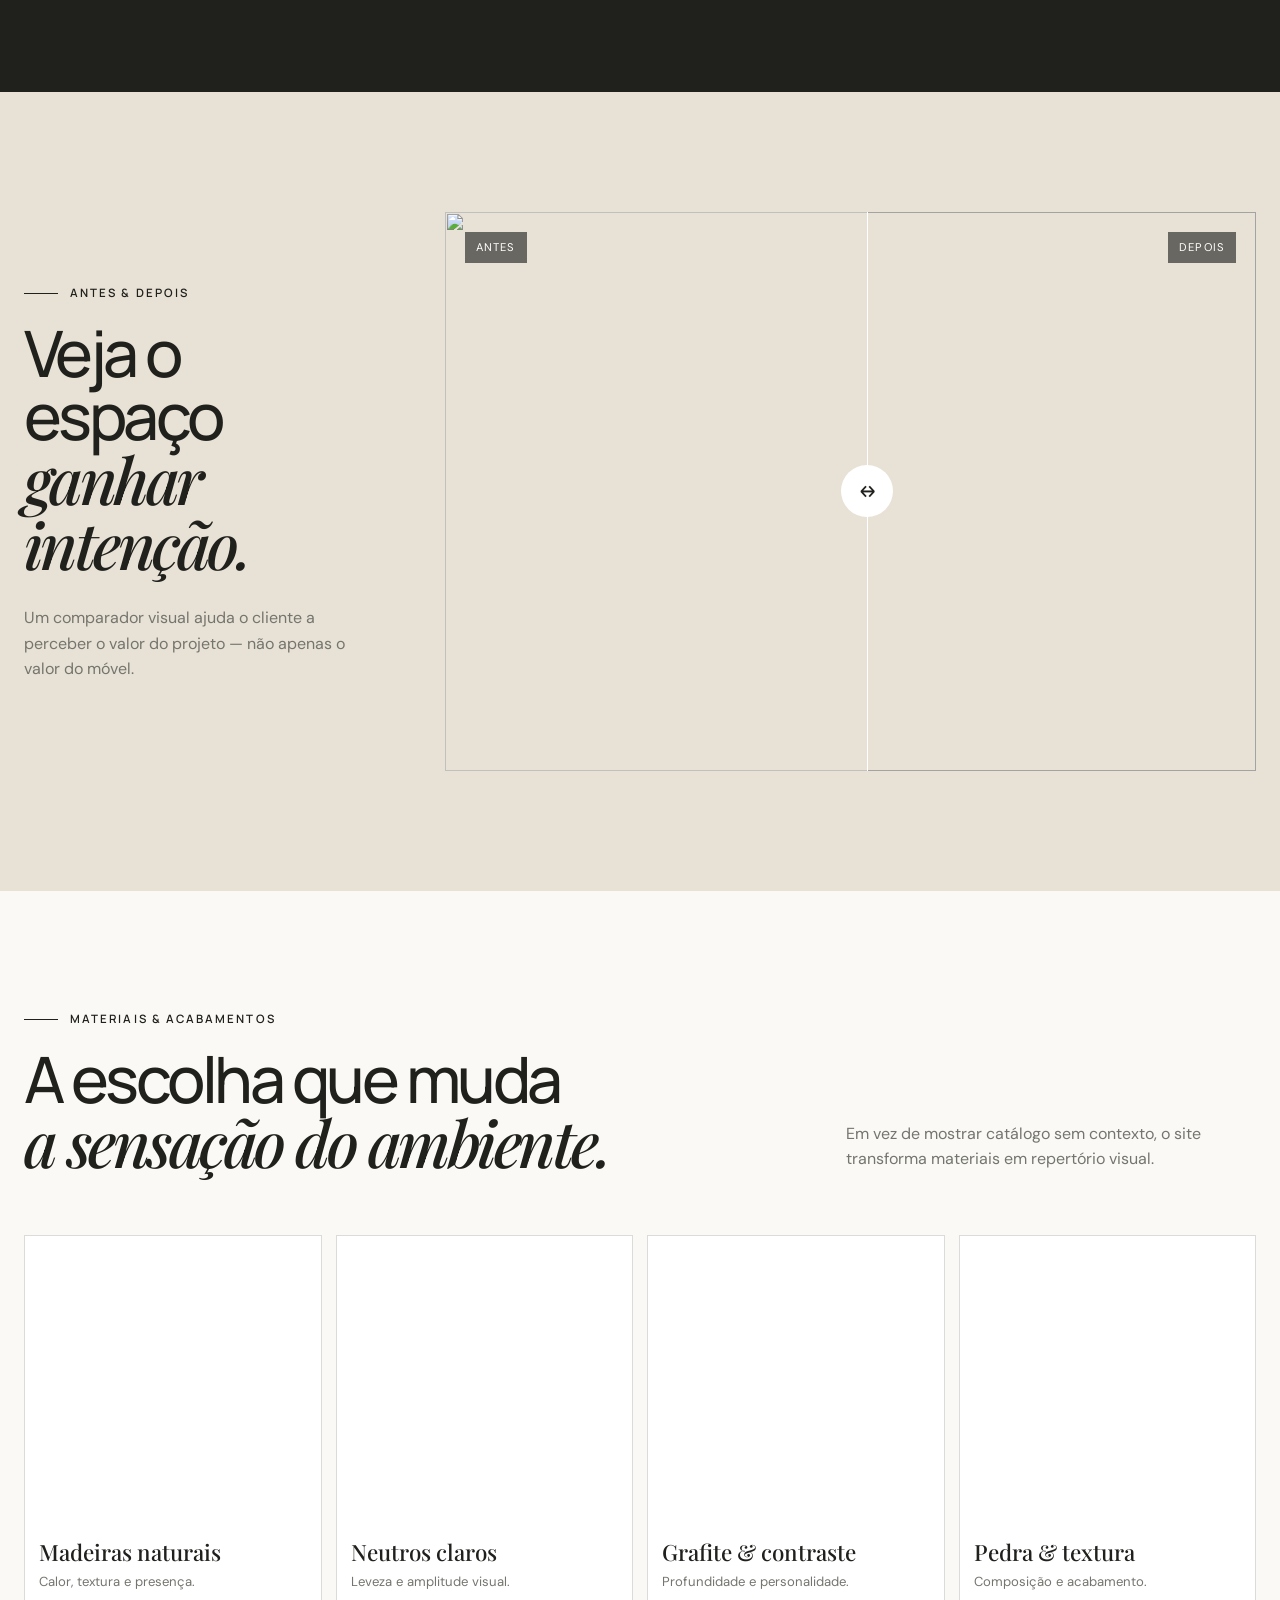
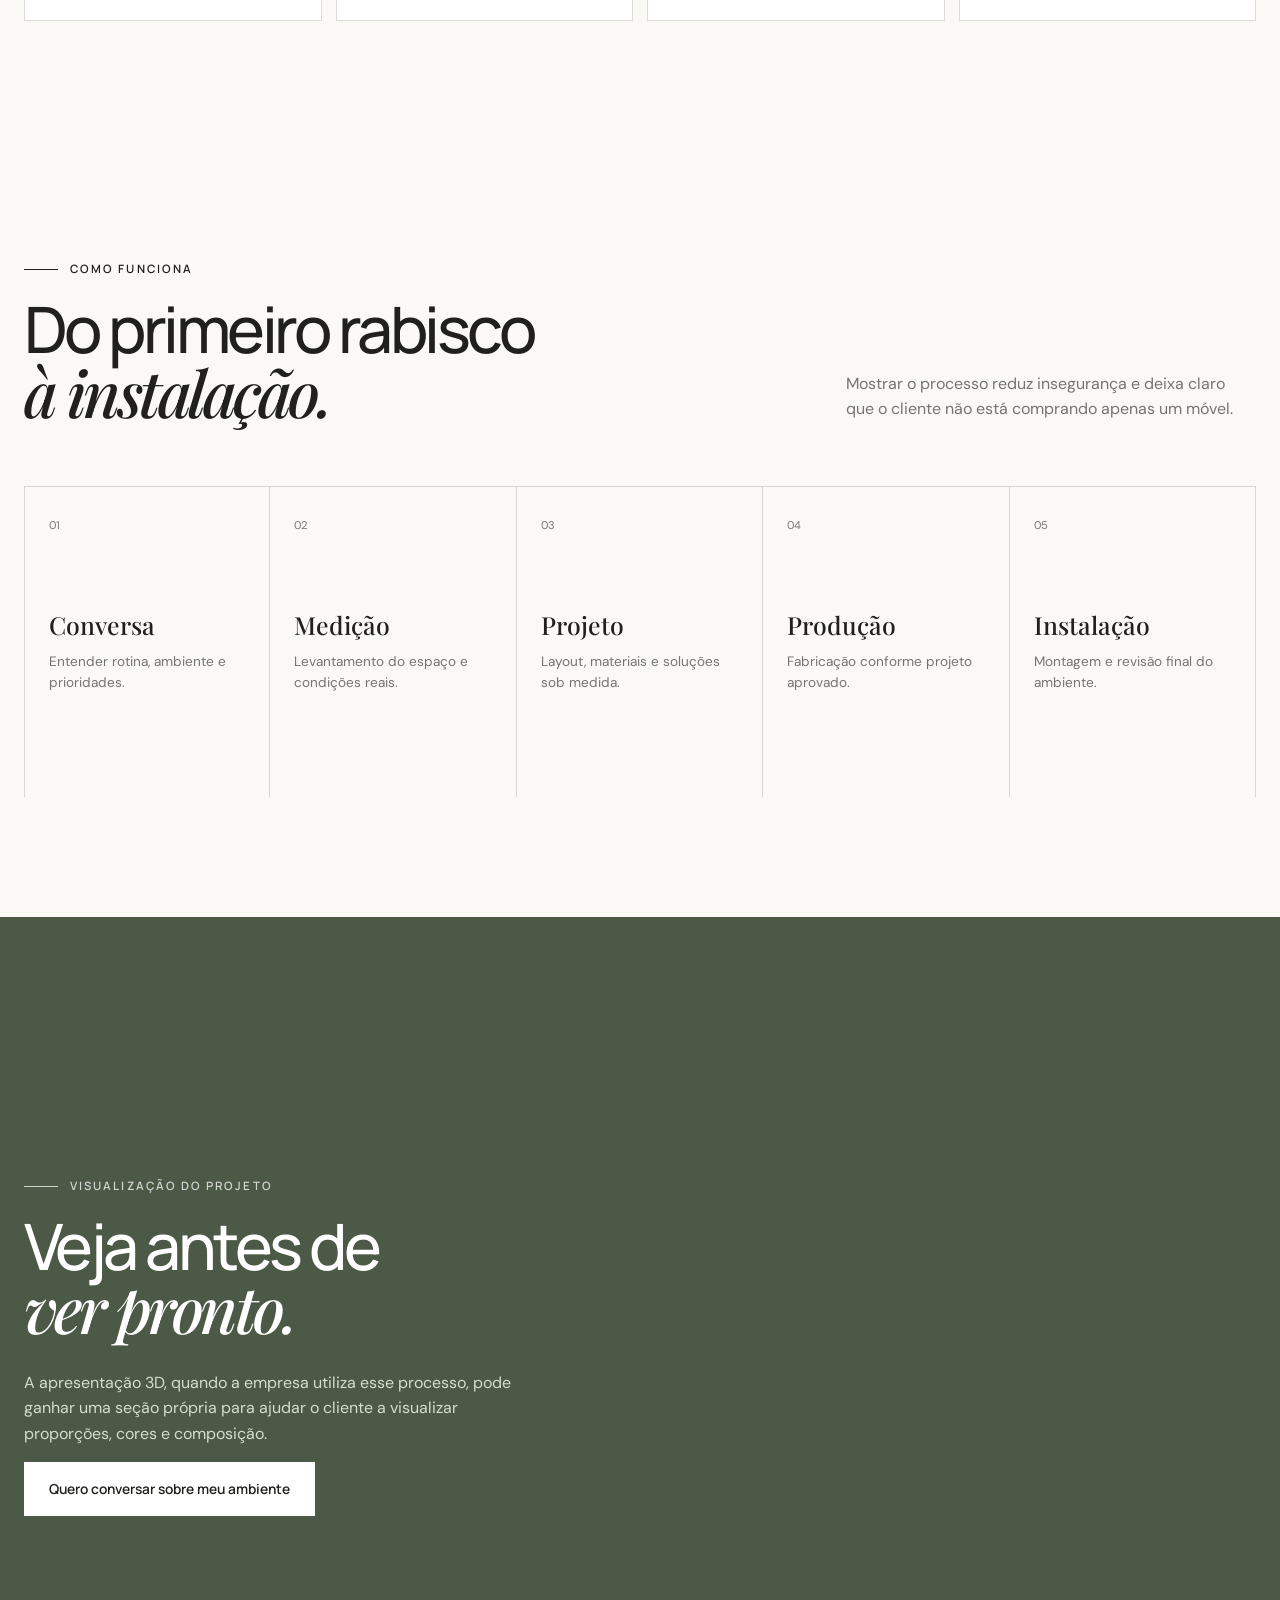
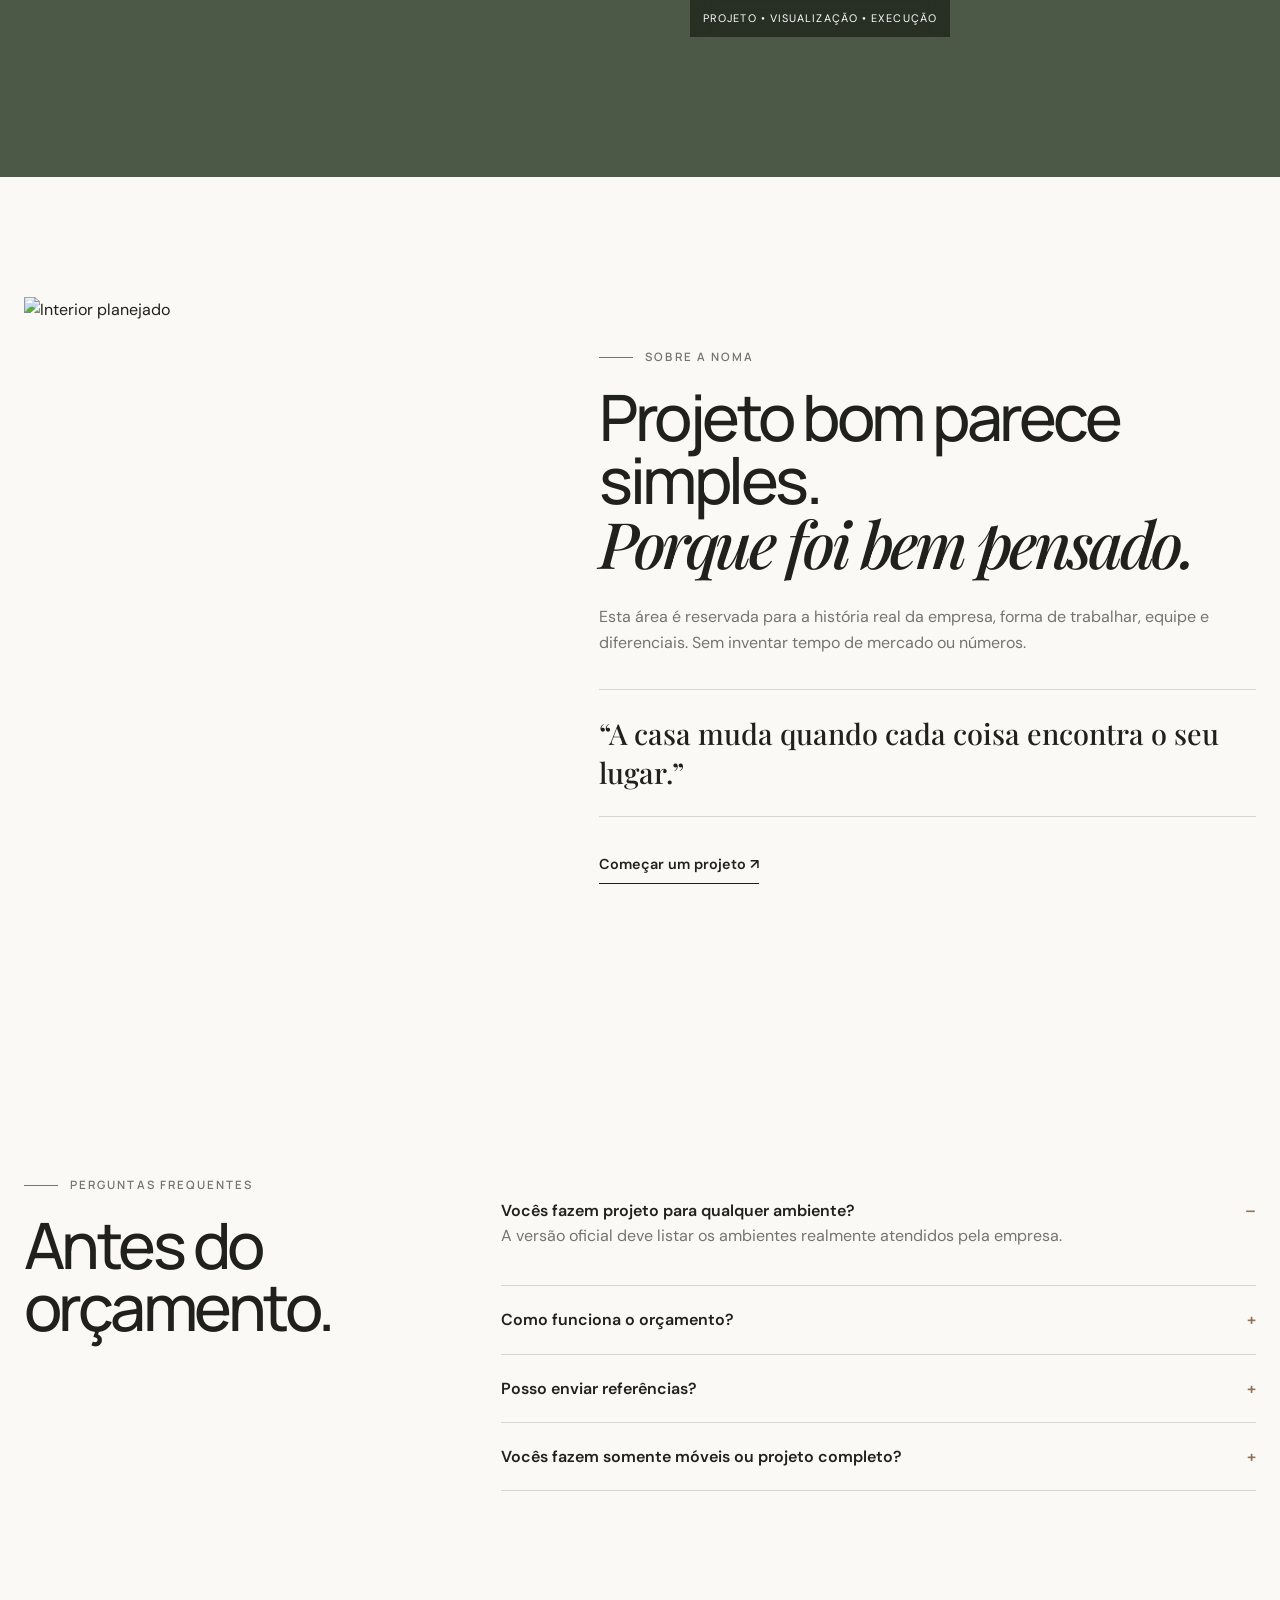
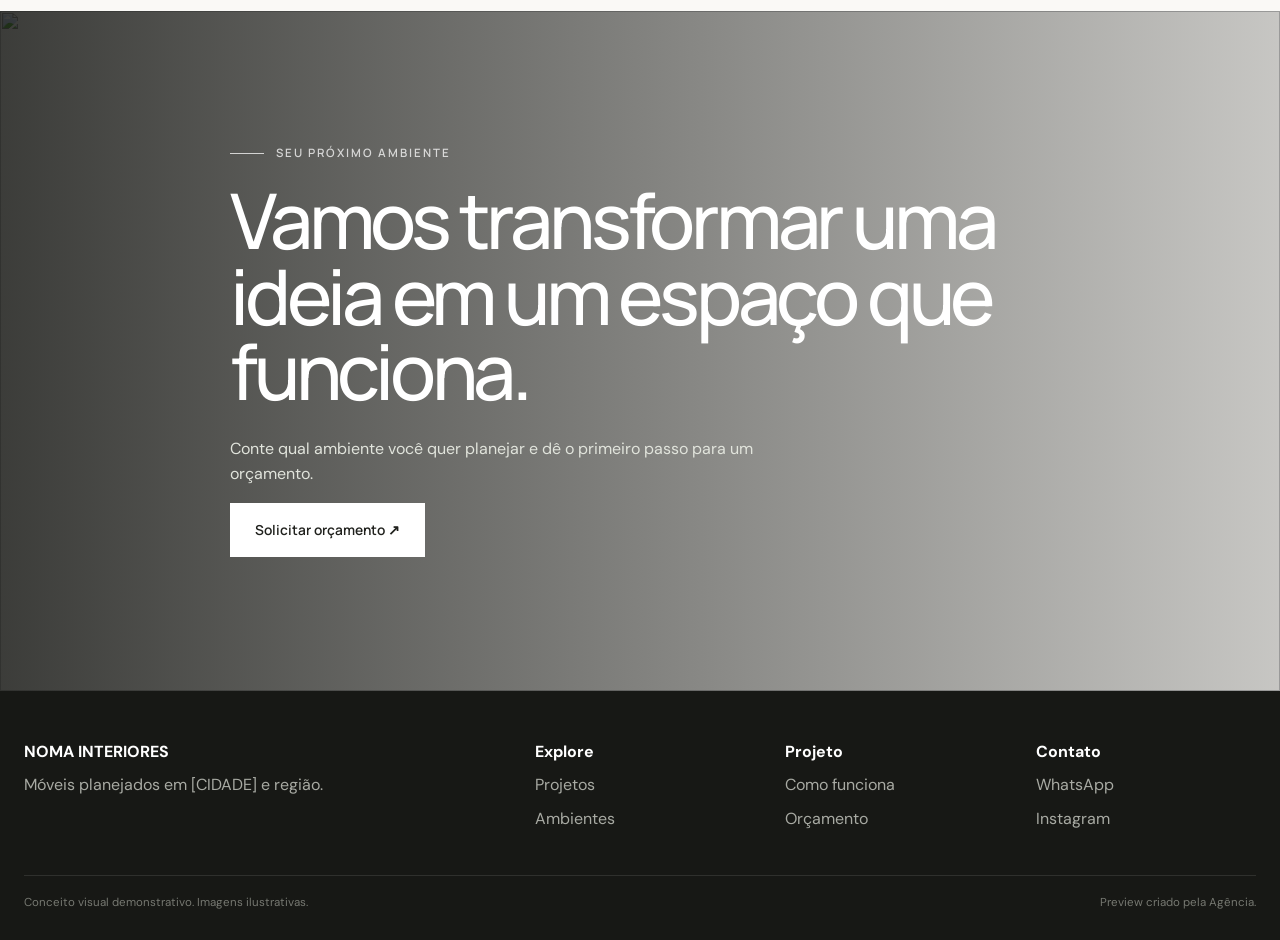
==== commit 6ba4b601: "Reconstrói homepage de móveis planejados no padrão Silveira" ====
--- a/index.html
+++ b/index.html
@@ -1,17 +1,15 @@
-<!doctype html><html lang="pt-BR"><head><meta charset="utf-8"><meta name="viewport" content="width=device-width,initial-scale=1"><meta name="theme-color" content="#0E0B08"><title>CASA NOMA — Móveis Planejados</title><meta name="description" content="Projetos sob medida que unem função, estética e acabamento para transformar cada ambiente."><link rel="stylesheet" href="styles.css"></head><body style="--accent:#D7A66C;--accent2:#F0D2AE;--bg:#0E0B08">
-  <div class="preview-ribbon">PREVIEW • AGÊNCIA</div>
-  <header class="site-nav"><div class="container nav-inner"><a class="logo" href="#">CASA NOMA<span class="logo-dot">.</span></a>
-  <nav class="nav-links"><a href="#servicos">Serviços</a><a href="#resultados">Resultados</a><a href="#processo">Como funciona</a><a href="#faq">FAQ</a></nav>
-  <a class="nav-cta" href="#contato">Orçamento <svg width="16" height="16" viewBox="0 0 24 24" fill="none" aria-hidden="true"><path d="M5 12h14M13 6l6 6-6 6" stroke="currentColor" stroke-width="2" stroke-linecap="round" stroke-linejoin="round"/></svg></a><button class="menu-btn" aria-label="Abrir menu">☰</button></div></header>
-  <main><section class="hero"><div class="container hero-grid"><div class="hero-copy reveal"><div class="eyebrow">PROJETO • MATERIAL • ACABAMENTO</div><h1>Sua casa merece móveis que parecem ter nascido com ela.</h1><p>Projetos sob medida que unem função, estética e acabamento para transformar cada ambiente.</p><div class="hero-actions"><a class="btn-primary" href="#contato">Quero planejar meu ambiente <svg width="16" height="16" viewBox="0 0 24 24" fill="none" aria-hidden="true"><path d="M5 12h14M13 6l6 6-6 6" stroke="currentColor" stroke-width="2" stroke-linecap="round" stroke-linejoin="round"/></svg></a><a class="btn-secondary" href="#portfolio">Ver resultados</a></div><div class="hero-note"><div class="avatars"><span></span><span></span><span></span></div><span>Atendimento rápido • WhatsApp • [CIDADE] e região</span></div></div>
-  <div class="hero-media reveal"><div class="hero-photo" style="background-image:url('https://images.unsplash.com/photo-1600566753190-17f0baa2a6c3?auto=format&fit=crop&w=1400&q=86')"></div><div class="floating-badge">ORÇAMENTO<br>RÁPIDO<br>NO WHATSAPP</div><div class="float-card"><small>Experiência digital pensada para conversão</small><strong>Do clique ao orçamento.</strong><div class="mini"><span>Mobile first</span><span>CTA direto</span></div></div></div></div></section>
-  <div class="marquee"><div class="marquee-track"><span><b>●</b> Projeto personalizado</span><span><b>●</b> Medição técnica</span><span><b>●</b> Fabricação sob medida</span><span><b>●</b> Instalação acompanhada</span><span><b>●</b> Projeto personalizado</span><span><b>●</b> Medição técnica</span><span><b>●</b> Fabricação sob medida</span><span><b>●</b> Instalação acompanhada</span></div></div>
-  <section class="section" id="servicos"><div class="container"><div class="section-head reveal"><div><div class="eyebrow">SERVIÇOS</div><h2>O cliente entende o valor antes de pedir preço.</h2></div><p>A página organiza os serviços reais da empresa em uma experiência visual clara, premium e fácil de navegar.</p></div><div class="services-grid"><article class="service-card reveal"><div class="service-index"><span>01</span><span class="service-icon">↗</span></div><h3>Cozinhas</h3><p>Projetos pensados para fluxo, organização e rotina.</p></article><article class="service-card reveal"><div class="service-index"><span>02</span><span class="service-icon">↗</span></div><h3>Dormitórios</h3><p>Aproveitamento inteligente e acabamento personalizado.</p></article><article class="service-card reveal"><div class="service-index"><span>03</span><span class="service-icon">↗</span></div><h3>Home office</h3><p>Conforto, ergonomia e organização para trabalhar melhor.</p></article><article class="service-card reveal"><div class="service-index"><span>04</span><span class="service-icon">↗</span></div><h3>Área gourmet</h3><p>Ambientes planejados para receber, cozinhar e aproveitar.</p></article></div></div></section>
-  <section class="section alt" id="resultados"><div class="container"><div class="section-head reveal"><div><div class="eyebrow">PROVA SOCIAL</div><h2>Números que reduzem a dúvida.</h2></div><p>Na versão final, estes dados devem ser trocados pelos números reais da empresa.</p></div><div class="metrics"><div class="metric reveal"><strong>+180</strong><span>ambientes entregues</span></div><div class="metric reveal"><strong>12 anos</strong><span>de experiência</span></div><div class="metric reveal"><strong>4.9/5</strong><span>avaliação</span></div><div class="metric reveal"><strong>100%</strong><span>sob medida</span></div></div></div></section>
-  <section class="section" id="portfolio"><div class="container"><div class="section-head reveal"><div><div class="eyebrow">PORTFÓLIO</div><h2>Primeiro a pessoa vê. Depois ela acredita.</h2></div><p>Fotos reais e bem escolhidas fazem o trabalho pesado de criar desejo, confiança e percepção de qualidade.</p></div><div class="gallery"><figure class="reveal"><img src="https://images.unsplash.com/photo-1600566753190-17f0baa2a6c3?auto=format&fit=crop&w=1400&q=86" alt="Móveis Planejados — imagem 1" loading="lazy"><figcaption>Experiência que chama atenção</figcaption></figure><figure class="reveal"><img src="https://images.unsplash.com/photo-1600210492486-724fe5c67fb0?auto=format&fit=crop&w=1400&q=86" alt="Móveis Planejados — imagem 2" loading="lazy"><figcaption>Detalhes que geram confiança</figcaption></figure><figure class="reveal"><img src="https://images.unsplash.com/photo-1600607687920-4e2a09cf159d?auto=format&fit=crop&w=1400&q=86" alt="Móveis Planejados — imagem 3" loading="lazy"><figcaption>Visual que vende antes da conversa</figcaption></figure></div></div></section>
-  <section class="section alt" id="processo"><div class="container story-grid"><article class="story-copy reveal"><div class="eyebrow">ESTRATÉGIA</div><h2>Portfólio não é enfeite. É argumento de venda.</h2><p>A landing organiza fotos, processo, materiais e chamada para orçamento para transformar inspiração em conversa comercial.</p><div class="proof-list"><span>Projeto personalizado</span><span>Medição técnica</span><span>Fabricação sob medida</span><span>Instalação acompanhada</span></div></article><article class="quote-card reveal"><div class="quote-mark">“</div><blockquote>“O projeto aproveitou espaços que eu nem imaginava e o resultado ficou com cara de casa pronta.”</blockquote><footer>Fernanda A. • cliente</footer></article></div></section>
-  <section class="section"><div class="container"><div class="section-head reveal"><div><div class="eyebrow">COMO FUNCIONA</div><h2>Três passos. Sem enrolação.</h2></div><p>O objetivo é deixar o próximo passo claro e reduzir a chance de o visitante sair sem entrar em contato.</p></div><div class="steps"><article class="step reveal"><b>ETAPA 01</b><h3>Escolha o que precisa</h3><p>O visitante identifica rapidamente a solução que procura.</p></article><article class="step reveal"><b>ETAPA 02</b><h3>Fale com a equipe pelo WhatsApp</h3><p>O CTA abre uma conversa direta com contexto e intenção.</p></article><article class="step reveal"><b>ETAPA 03</b><h3>Receba orientação e avance para o orçamento</h3><p>A equipe recebe um contato mais preparado para conversar sobre orçamento.</p></article></div></div></section>
-  <section class="section alt" id="faq"><div class="container faq-grid"><div class="faq-title reveal"><div class="eyebrow">FAQ</div><h2>Dúvidas resolvidas antes do contato.</h2><p>Menos objeções básicas. Mais conversa útil.</p></div><div><details class="reveal"><summary>Posso enviar referências?</summary><p>Sim. O botão de orçamento pode abrir o WhatsApp já convidando o cliente a enviar fotos e referências.</p></details><details class="reveal"><summary>Vocês fazem projeto completo?</summary><p>A página final pode explicar exatamente o que a empresa oferece, do levantamento até a instalação.</p></details><details class="reveal"><summary>Posso informar faixa de investimento?</summary><p>Sim. Um formulário pode ajudar a qualificar o projeto antes da reunião comercial.</p></details></div></div></section>
-  <section class="final-cta" id="contato"><div class="container"><div class="cta-box reveal"><h2>Pronto para transformar interesse em orçamento?</h2><p>Na versão final, este botão usa o WhatsApp real da empresa, mensagem automática e rastreamento de origem do lead.</p><a class="btn-secondary" href="javascript:void(0)"><svg width="24" height="24" viewBox="0 0 24 24" fill="none" aria-hidden="true"><path d="M20.5 11.7a8.5 8.5 0 0 1-12.6 7.4L3.5 20.5l1.4-4.2A8.5 8.5 0 1 1 20.5 11.7Z" stroke="currentColor" stroke-width="1.8"/><path d="M8.2 7.6c.2-.4.4-.4.7-.4h.5c.2 0 .4.1.5.4l.7 1.7c.1.3.1.5-.1.7l-.6.8c-.1.1-.2.3 0 .6.5.9 1.3 1.8 2.2 2.3.3.2.5.1.6 0l.9-1c.2-.2.4-.2.7-.1l1.8.9c.3.1.4.3.4.5 0 .4-.2 1.3-.8 1.8-.6.5-1.4.8-2.7.4-1.3-.4-2.8-1.1-4.5-2.8C6.9 11.7 6.2 10 6.3 8.9c.1-.6.4-1 .7-1.3.3-.3.8-.3 1.2 0Z" fill="currentColor"/></svg> Quero planejar meu ambiente</a></div></div></section></main>
-  <footer class="site-footer"><div class="container footer-row"><span>CASA NOMA • Preview demonstrativo</span><span>Projeto criado pela Agência</span></div></footer>
-  <a class="whatsapp-float" href="#contato" aria-label="WhatsApp"><svg width="24" height="24" viewBox="0 0 24 24" fill="none" aria-hidden="true"><path d="M20.5 11.7a8.5 8.5 0 0 1-12.6 7.4L3.5 20.5l1.4-4.2A8.5 8.5 0 1 1 20.5 11.7Z" stroke="currentColor" stroke-width="1.8"/><path d="M8.2 7.6c.2-.4.4-.4.7-.4h.5c.2 0 .4.1.5.4l.7 1.7c.1.3.1.5-.1.7l-.6.8c-.1.1-.2.3 0 .6.5.9 1.3 1.8 2.2 2.3.3.2.5.1.6 0l.9-1c.2-.2.4-.2.7-.1l1.8.9c.3.1.4.3.4.5 0 .4-.2 1.3-.8 1.8-.6.5-1.4.8-2.7.4-1.3-.4-2.8-1.1-4.5-2.8C6.9 11.7 6.2 10 6.3 8.9c.1-.6.4-1 .7-1.3.3-.3.8-.3 1.2 0Z" fill="currentColor"/></svg></a><script src="app.js"></script></body></html>+<!doctype html><html lang="pt-BR"><head><meta charset="utf-8"><meta name="viewport" content="width=device-width,initial-scale=1"><title>NOMA Interiores | Móveis Planejados</title><meta name="description" content="Projetos de móveis planejados e ambientes sob medida."><link rel="stylesheet" href="styles.css"></head><body>
+<header class="header"><div class="shell header-inner"><a class="brand" href="index.html"><span class="brand-main">NOMA</span><span class="brand-sub">Interiores Planejados</span></a><nav class="nav"><a href="index.html">Início</a><a href="projetos.html">Projetos</a><a href="ambientes.html">Ambientes</a><a href="#processo">Como funciona</a><a href="#sobre">Sobre</a></nav><a class="button button-dark header-cta" href="orcamento.html">Solicitar orçamento</a><button class="menu">☰</button></div></header>
+<main><section class="hero"><img class="hero-image" src="https://images.unsplash.com/photo-1600566753190-17f0baa2a6c3?auto=format&fit=crop&w=2400&q=88" alt="Ambiente planejado contemporâneo"><div class="hero-overlay"></div><div class="hero-content shell"><p class="eyebrow light">Móveis sob medida • [CIDADE] e região</p><h1>Ambientes pensados<br>para caber <em>na sua vida.</em></h1><p class="hero-lead">Projetos sob medida que unem estética, função e aproveitamento inteligente — do primeiro desenho à instalação.</p><div class="hero-actions"><a class="button button-light" href="orcamento.html">Quero planejar meu ambiente ↗</a><a class="button button-ghost" href="#projetos">Ver projetos ↓</a></div><p class="hero-proof">Projeto personalizado <span></span> Fabricação sob medida <span></span> Instalação acompanhada</p></div><div class="hero-note">Conceito visual demonstrativo — imagens ilustrativas.</div><a class="scroll" href="#conceito"></a></section>
+<section class="intro section" id="conceito"><div class="shell intro-grid"><div class="intro-copy reveal"><p class="eyebrow">Feito para pertencer</p><h2>Não é sobre preencher espaço.<br>É sobre <em>fazer sentido.</em></h2><p>Um bom projeto observa a rotina, entende o ambiente e cria soluções que parecem naturais naquele lugar. O móvel deixa de ser peça solta e passa a fazer parte da arquitetura da casa.</p><a class="text-link" href="orcamento.html">Conversar sobre meu projeto ↗</a></div><figure class="intro-visual reveal"><img src="https://images.unsplash.com/photo-1600210492486-724fe5c67fb0?auto=format&fit=crop&w=1500&q=88" alt="Sala integrada com marcenaria"><figcaption><span>01</span> Proporção, materiais e função trabalhando juntos.</figcaption></figure></div></section>
+<section class="section" id="ambientes"><div class="shell"><div class="heading reveal"><div><p class="eyebrow">Ambientes</p><h2>Planejamos cada detalhe<br><em>da sua casa.</em></h2></div><p>Cada ambiente tem uma rotina diferente. Por isso, a solução também precisa ser diferente.</p></div><div class="environment-grid"><article class="environment wide reveal"><img src="https://images.unsplash.com/photo-1600566753190-17f0baa2a6c3?auto=format&fit=crop&w=1400&q=88"><div class="env-copy"><span>01</span><h3>Cozinhas</h3><a href="ambientes.html">Explorar ↗</a></div></article><article class="environment tall reveal"><img src="https://images.unsplash.com/photo-1600607687920-4e2a09cf159d?auto=format&fit=crop&w=1000&q=88"><div class="env-copy"><span>02</span><h3>Dormitórios</h3><a href="ambientes.html">Explorar ↗</a></div></article><article class="environment reveal"><img src="https://images.unsplash.com/photo-1600210492486-724fe5c67fb0?auto=format&fit=crop&w=1000&q=88"><div class="env-copy"><span>03</span><h3>Salas</h3><a href="ambientes.html">Explorar ↗</a></div></article><article class="environment reveal"><img src="https://images.unsplash.com/photo-1497366754035-f200968a6e72?auto=format&fit=crop&w=1000&q=88"><div class="env-copy"><span>04</span><h3>Home office</h3><a href="ambientes.html">Explorar ↗</a></div></article><article class="environment wide reveal"><img src="https://images.unsplash.com/photo-1600607688969-a5bfcd646154?auto=format&fit=crop&w=1400&q=88"><div class="env-copy"><span>05</span><h3>Áreas gourmet</h3><a href="ambientes.html">Explorar ↗</a></div></article><article class="environment reveal"><img src="https://images.unsplash.com/photo-1600566753086-00f18fb6b3ea?auto=format&fit=crop&w=1000&q=88"><div class="env-copy"><span>06</span><h3>Banheiros</h3><a href="ambientes.html">Explorar ↗</a></div></article></div></div></section>
+<section class="portfolio section" id="projetos"><div class="shell"><div class="heading reveal"><div><p class="eyebrow light">Portfólio conceito</p><h2>Projetos que fazem a pessoa<br><em>imaginar a própria casa.</em></h2></div><p>O portfólio é o principal argumento de venda. Grande, visual e fácil de explorar.</p></div><div class="portfolio-grid"><button class="project large reveal" data-gallery><img src="https://images.unsplash.com/photo-1600566753190-17f0baa2a6c3?auto=format&fit=crop&w=1500&q=88"><span class="project-copy"><small>Cozinha • referência visual</small><strong>Madeira clara & pedra</strong><i>Ver projeto ↗</i></span></button><button class="project reveal" data-gallery><img src="https://images.unsplash.com/photo-1600210492486-724fe5c67fb0?auto=format&fit=crop&w=1000&q=88"><span class="project-copy"><small>Sala • referência visual</small><strong>Integração suave</strong><i>Ver projeto ↗</i></span></button><button class="project reveal" data-gallery><img src="https://images.unsplash.com/photo-1600607687920-4e2a09cf159d?auto=format&fit=crop&w=1000&q=88"><span class="project-copy"><small>Dormitório • referência visual</small><strong>Conforto & organização</strong><i>Ver projeto ↗</i></span></button><button class="project wide reveal" data-gallery><img src="https://images.unsplash.com/photo-1497366754035-f200968a6e72?auto=format&fit=crop&w=1300&q=88"><span class="project-copy"><small>Home office • referência visual</small><strong>Trabalho integrado</strong><i>Ver projeto ↗</i></span></button><button class="project reveal" data-gallery><img src="https://images.unsplash.com/photo-1600607688969-a5bfcd646154?auto=format&fit=crop&w=1000&q=88"><span class="project-copy"><small>Gourmet • referência visual</small><strong>Receber melhor</strong><i>Ver projeto ↗</i></span></button></div><div class="portfolio-footer"><p>Na versão oficial, substituir por projetos reais da empresa.</p><a class="button button-ghost" href="projetos.html">Ver todos os projetos ↗</a><button class="text-link" data-gallery>Ver mais referências ↗</button></div></div></section>
+<section class="transformation section"><div class="shell trans-grid"><div class="trans-copy reveal"><p class="eyebrow">Antes & depois</p><h2>Veja o espaço<br><em>ganhar intenção.</em></h2><p>Um comparador visual ajuda o cliente a perceber o valor do projeto — não apenas o valor do móvel.</p></div><div class="comparison reveal"><img class="before" src="https://images.unsplash.com/photo-1600607688969-a5bfcd646154?auto=format&fit=crop&w=1600&q=80"><div class="after-wrap"><img src="https://images.unsplash.com/photo-1600607688969-a5bfcd646154?auto=format&fit=crop&w=1600&q=98"></div><div class="comp-line"><b>↔</b></div><span class="comp-label left">ANTES</span><span class="comp-label right">DEPOIS</span><input id="compareRange" type="range" min="7" max="93" value="52" aria-label="Comparar antes e depois"></div></div></section>
+<section class="materials section"><div class="shell"><div class="heading reveal"><div><p class="eyebrow">Materiais & acabamentos</p><h2>A escolha que muda<br><em>a sensação do ambiente.</em></h2></div><p>Em vez de mostrar catálogo sem contexto, o site transforma materiais em repertório visual.</p></div><div class="material-grid"><article class="material reveal"><div class="material-swatch" style="background-image:url('https://images.unsplash.com/photo-1523413363574-c30aa1c2a516?auto=format&fit=crop&w=800&q=80')"></div><h3>Madeiras naturais</h3><p>Calor, textura e presença.</p></article><article class="material reveal"><div class="material-swatch" style="background-image:url('https://images.unsplash.com/photo-1600607688969-a5bfcd646154?auto=format&fit=crop&w=800&q=80')"></div><h3>Neutros claros</h3><p>Leveza e amplitude visual.</p></article><article class="material reveal"><div class="material-swatch" style="background-image:url('https://images.unsplash.com/photo-1600210492486-724fe5c67fb0?auto=format&fit=crop&w=800&q=80')"></div><h3>Grafite & contraste</h3><p>Profundidade e personalidade.</p></article><article class="material reveal"><div class="material-swatch" style="background-image:url('https://images.unsplash.com/photo-1600566753190-17f0baa2a6c3?auto=format&fit=crop&w=800&q=80')"></div><h3>Pedra & textura</h3><p>Composição e acabamento.</p></article></div></div></section>
+<section class="process section" id="processo"><div class="shell"><div class="heading reveal"><div><p class="eyebrow">Como funciona</p><h2>Do primeiro rabisco<br><em>à instalação.</em></h2></div><p>Mostrar o processo reduz insegurança e deixa claro que o cliente não está comprando apenas um móvel.</p></div><ol class="process-list"><li><span>01</span><h3>Conversa</h3><p>Entender rotina, ambiente e prioridades.</p></li><li><span>02</span><h3>Medição</h3><p>Levantamento do espaço e condições reais.</p></li><li><span>03</span><h3>Projeto</h3><p>Layout, materiais e soluções sob medida.</p></li><li><span>04</span><h3>Produção</h3><p>Fabricação conforme projeto aprovado.</p></li><li><span>05</span><h3>Instalação</h3><p>Montagem e revisão final do ambiente.</p></li></ol></div></section>
+<section class="design3d section"><div class="shell design-grid"><div class="design-copy reveal"><p class="eyebrow light">Visualização do projeto</p><h2>Veja antes de<br><em>ver pronto.</em></h2><p>A apresentação 3D, quando a empresa utiliza esse processo, pode ganhar uma seção própria para ajudar o cliente a visualizar proporções, cores e composição.</p><a class="button button-light" href="orcamento.html">Quero conversar sobre meu ambiente</a></div><div class="design-visual reveal"></div></div></section>
+<section class="section" id="sobre"><div class="shell about-grid"><img class="reveal" src="https://images.unsplash.com/photo-1600210492486-724fe5c67fb0?auto=format&fit=crop&w=1400&q=88" alt="Interior planejado"><div class="about-copy reveal"><p class="eyebrow">Sobre a Noma</p><h2>Projeto bom parece simples.<br><em>Porque foi bem pensado.</em></h2><p>Esta área é reservada para a história real da empresa, forma de trabalhar, equipe e diferenciais. Sem inventar tempo de mercado ou números.</p><div class="quote">“A casa muda quando cada coisa encontra o seu lugar.”</div><a class="text-link" href="orcamento.html">Começar um projeto ↗</a></div></div></section>
+<section class="section" id="faq"><div class="shell faq"><div><p class="eyebrow">Perguntas frequentes</p><h2>Antes do orçamento.</h2></div><div><details open><summary>Vocês fazem projeto para qualquer ambiente?</summary><p>A versão oficial deve listar os ambientes realmente atendidos pela empresa.</p></details><details><summary>Como funciona o orçamento?</summary><p>O cliente pode preencher um formulário com cidade, ambiente, previsão e faixa de investimento para chegar mais preparado à conversa.</p></details><details><summary>Posso enviar referências?</summary><p>Sim. O WhatsApp pode receber fotos, planta, medidas e inspirações.</p></details><details><summary>Vocês fazem somente móveis ou projeto completo?</summary><p>Essa resposta deve refletir exatamente o escopo real da empresa.</p></details></div></div></section>
+<section class="final"><img src="https://images.unsplash.com/photo-1600566753190-17f0baa2a6c3?auto=format&fit=crop&w=2200&q=88"><div class="shell final-copy"><p class="eyebrow light">Seu próximo ambiente</p><h2>Vamos transformar uma ideia em um espaço que funciona.</h2><p>Conte qual ambiente você quer planejar e dê o primeiro passo para um orçamento.</p><a class="button button-light" href="orcamento.html">Solicitar orçamento ↗</a></div></section></main>
+<footer class="footer"><div class="shell"><div class="footgrid"><div><strong>NOMA INTERIORES</strong><p>Móveis planejados em [CIDADE] e região.</p></div><div><strong>Explore</strong><a href="projetos.html">Projetos</a><a href="ambientes.html">Ambientes</a></div><div><strong>Projeto</strong><a href="#processo">Como funciona</a><a href="orcamento.html">Orçamento</a></div><div><strong>Contato</strong><a data-wa="Olá! Vim pelo site e quero falar sobre um ambiente planejado.">WhatsApp</a><a href="#">Instagram</a></div></div><div class="fine"><span>Conceito visual demonstrativo. Imagens ilustrativas.</span><span>Preview criado pela Agência.</span></div></div></footer>
+<dialog class="modal" id="galleryModal"><div class="modal-top"><span>Referências de ambientes</span><button class="modal-close">×</button></div><div class="modal-grid" id="modalGrid"></div></dialog><script src="app.js"></script></body></html>
--- a/styles.css
+++ b/styles.css
@@ -1,16 +1,5 @@
-
-@import url('https://fonts.googleapis.com/css2?family=DM+Sans:wght@400;500;600;700;800&family=Manrope:wght@500;600;700;800&display=swap');
-:root{--accent:#b9ff45;--accent2:#68f6c8;--ink:#070907;--bg:#080b0d;--surface:#0d1114;--surface2:#11171b;--text:#f7f9fa;--muted:#9ba5ad;--line:rgba(255,255,255,.11);--radius:24px}
-*{box-sizing:border-box}html{scroll-behavior:smooth}body{margin:0;font-family:"DM Sans",system-ui,sans-serif;background:var(--bg);color:var(--text);overflow-x:hidden}body.light{--bg:#f4f0e9;--surface:#fffdf9;--surface2:#f9f5ee;--text:#171713;--muted:#6d685f;--line:rgba(20,20,15,.13)}
-a{text-decoration:none;color:inherit}button{font:inherit}.container{width:min(1180px,calc(100% - 40px));margin:auto}.preview-ribbon{position:fixed;z-index:90;top:14px;right:14px;padding:8px 12px;border:1px solid var(--line);border-radius:999px;background:color-mix(in srgb,var(--surface) 88%,transparent);backdrop-filter:blur(14px);font:800 11px/1 "Manrope";letter-spacing:.1em;color:var(--text)}
-.site-nav{position:sticky;z-index:80;top:0;border-bottom:1px solid transparent;transition:.3s}.site-nav.scrolled{border-color:var(--line);background:color-mix(in srgb,var(--bg) 80%,transparent);backdrop-filter:blur(18px)}.nav-inner{height:82px;display:flex;align-items:center;justify-content:space-between;gap:24px}.logo{font:800 18px/1 "Manrope";letter-spacing:.13em}.logo-dot{color:var(--accent)}.nav-links{display:flex;align-items:center;gap:28px;color:var(--muted);font-size:14px}.nav-links a:hover{color:var(--text)}.nav-cta,.btn-primary,.btn-secondary{display:inline-flex;align-items:center;justify-content:center;gap:9px;border-radius:999px;transition:.25s;font-weight:800}.nav-cta{padding:11px 16px;background:var(--text);color:var(--bg)}.nav-cta:hover{transform:translateY(-2px)}.menu-btn{display:none;border:1px solid var(--line);background:var(--surface);color:var(--text);width:44px;height:44px;border-radius:50%}
-.hero{position:relative;padding:58px 0 48px}.hero-grid{display:grid;grid-template-columns:1.02fr .98fr;gap:58px;align-items:center}.hero-copy{position:relative;z-index:2}.eyebrow{display:inline-flex;gap:10px;align-items:center;color:var(--accent);font:800 12px/1.3 "Manrope";letter-spacing:.14em}.eyebrow:before{content:"";width:26px;height:1px;background:var(--accent)}h1,h2,h3,p{margin-top:0}.hero h1{font:800 clamp(48px,6.7vw,88px)/.96 "Manrope";letter-spacing:-.06em;margin:20px 0 22px;max-width:900px}.hero p{font-size:19px;line-height:1.7;color:var(--muted);max-width:650px}.hero-actions{display:flex;gap:12px;flex-wrap:wrap;margin-top:30px}.btn-primary{padding:15px 20px;background:var(--accent);color:#09100b}.btn-primary:hover{transform:translateY(-3px);box-shadow:0 16px 50px color-mix(in srgb,var(--accent) 25%,transparent)}.btn-secondary{padding:14px 19px;border:1px solid var(--line);background:var(--surface);color:var(--text)}.hero-note{display:flex;gap:14px;align-items:center;margin-top:26px;color:var(--muted);font-size:13px}.avatars{display:flex}.avatars span{width:28px;height:28px;border-radius:50%;border:2px solid var(--bg);background:linear-gradient(135deg,var(--accent),var(--accent2));margin-left:-7px}.avatars span:first-child{margin-left:0}.hero-media{position:relative;min-height:620px}.hero-photo{position:absolute;inset:0;border-radius:32px;background:center/cover no-repeat;border:1px solid var(--line);overflow:hidden}.hero-photo:after{content:"";position:absolute;inset:0;background:linear-gradient(180deg,transparent 45%,rgba(0,0,0,.6))}.float-card{position:absolute;z-index:4;left:-34px;bottom:36px;width:min(290px,80%);padding:18px;background:color-mix(in srgb,var(--surface) 86%,transparent);backdrop-filter:blur(22px);border:1px solid var(--line);border-radius:20px;box-shadow:0 30px 70px rgba(0,0,0,.25)}.float-card small{color:var(--muted);font-size:12px}.float-card strong{display:block;font:800 25px/1.2 "Manrope";margin:4px 0 12px}.float-card .mini{display:flex;justify-content:space-between;gap:12px;color:var(--muted);font-size:12px}.floating-badge{position:absolute;z-index:4;right:-22px;top:42px;width:118px;height:118px;border-radius:50%;background:var(--accent);color:#07100a;display:grid;place-items:center;text-align:center;font:900 11px/1.25 "Manrope";letter-spacing:.08em;transform:rotate(8deg);box-shadow:0 18px 60px color-mix(in srgb,var(--accent) 28%,transparent)}
-.marquee{overflow:hidden;border-block:1px solid var(--line);background:var(--surface)}.marquee-track{display:flex;gap:44px;width:max-content;padding:17px 0;animation:marquee 25s linear infinite}.marquee-track span{color:var(--muted);font:700 13px "Manrope";letter-spacing:.04em;white-space:nowrap}.marquee-track b{color:var(--accent)}@keyframes marquee{to{transform:translateX(-50%)}}
-.section{padding:110px 0}.section.alt{background:var(--surface)}.section-head{display:flex;justify-content:space-between;gap:36px;align-items:end;margin-bottom:42px}.section-head h2{font:800 clamp(38px,5vw,62px)/1 "Manrope";letter-spacing:-.05em;max-width:760px;margin:12px 0 0}.section-head p{max-width:500px;color:var(--muted);line-height:1.7;margin:0}.services-grid{display:grid;grid-template-columns:repeat(4,1fr);gap:14px}.service-card{position:relative;min-height:280px;padding:24px;border:1px solid var(--line);border-radius:22px;background:var(--surface2);overflow:hidden;transition:.3s}.service-card:hover{transform:translateY(-7px);border-color:color-mix(in srgb,var(--accent) 55%,var(--line))}.service-index{display:flex;justify-content:space-between;color:var(--muted);font:700 12px "Manrope"}.service-icon{width:44px;height:44px;border-radius:14px;background:color-mix(in srgb,var(--accent) 16%,transparent);display:grid;place-items:center;color:var(--accent);font-weight:900}.service-card h3{font:800 23px/1.15 "Manrope";margin:70px 0 10px}.service-card p{color:var(--muted);line-height:1.65}.metrics{display:grid;grid-template-columns:repeat(4,1fr);gap:1px;background:var(--line);border:1px solid var(--line);border-radius:24px;overflow:hidden}.metric{padding:28px;background:var(--bg)}.metric strong{display:block;font:800 clamp(30px,4vw,48px)/1 "Manrope";letter-spacing:-.04em}.metric span{display:block;color:var(--muted);margin-top:9px;font-size:13px}.gallery{display:grid;grid-template-columns:1.2fr .8fr .8fr;grid-template-rows:360px 250px;gap:14px}.gallery figure{margin:0;border-radius:22px;overflow:hidden;border:1px solid var(--line);position:relative}.gallery figure:first-child{grid-row:1/3}.gallery img{width:100%;height:100%;object-fit:cover;transition:.5s}.gallery figure:hover img{transform:scale(1.04)}.gallery figcaption{position:absolute;inset:auto 14px 14px 14px;padding:11px 12px;border-radius:13px;background:rgba(0,0,0,.56);backdrop-filter:blur(10px);color:#fff;font-size:12px}
-.story-grid{display:grid;grid-template-columns:.95fr 1.05fr;gap:18px;align-items:stretch}.story-copy,.quote-card{border:1px solid var(--line);border-radius:28px;padding:40px;background:var(--surface2)}.story-copy h2{font:800 clamp(38px,5vw,60px)/1 "Manrope";letter-spacing:-.05em;margin:16px 0}.story-copy p{color:var(--muted);font-size:17px;line-height:1.75}.proof-list{display:flex;gap:9px;flex-wrap:wrap;margin-top:24px}.proof-list span{padding:9px 12px;border-radius:999px;border:1px solid var(--line);font-size:12px;color:var(--muted)}.quote-card{display:flex;flex-direction:column;justify-content:space-between;background:linear-gradient(145deg,color-mix(in srgb,var(--accent) 15%,var(--surface2)),var(--surface2))}.quote-mark{font-size:54px;color:var(--accent);line-height:.6}.quote-card blockquote{font:700 clamp(28px,3.5vw,42px)/1.22 "Manrope";letter-spacing:-.035em;margin:30px 0}.quote-card footer{color:var(--muted)}
-.steps{display:grid;grid-template-columns:repeat(3,1fr);gap:14px}.step{padding:30px;border-top:1px solid var(--line);background:linear-gradient(180deg,transparent,var(--surface));border-radius:0 0 22px 22px}.step b{font:800 12px "Manrope";color:var(--accent)}.step h3{font:800 25px "Manrope";margin:35px 0 10px}.step p{color:var(--muted);line-height:1.6}
-.faq-grid{display:grid;grid-template-columns:.8fr 1.2fr;gap:50px}.faq-title h2{font:800 clamp(40px,5vw,62px)/1 "Manrope";letter-spacing:-.05em;margin:14px 0}.faq-title p{color:var(--muted)}details{border-bottom:1px solid var(--line);padding:20px 0}summary{list-style:none;cursor:pointer;font:700 18px "Manrope";display:flex;justify-content:space-between;gap:20px}summary::-webkit-details-marker{display:none}summary:after{content:"+";color:var(--accent);font-size:24px}details[open] summary:after{content:"–"}details p{color:var(--muted);line-height:1.7;padding-right:40px;margin:13px 0 0}
-.final-cta{padding:90px 0 120px}.cta-box{position:relative;overflow:hidden;border-radius:32px;padding:54px;background:linear-gradient(120deg,var(--accent),var(--accent2));color:#08100b}.cta-box:after{content:"";position:absolute;width:360px;height:360px;border:1px solid rgba(0,0,0,.16);border-radius:50%;right:-80px;top:-130px}.cta-box h2{font:800 clamp(42px,5vw,68px)/.98 "Manrope";letter-spacing:-.05em;max-width:850px;margin:0 0 18px}.cta-box p{max-width:650px;font-size:17px}.cta-box .btn-secondary{background:#08100b;color:#fff;border:0}.site-footer{border-top:1px solid var(--line);padding:26px 0 40px;color:var(--muted);font-size:13px}.footer-row{display:flex;justify-content:space-between;gap:20px;flex-wrap:wrap}
-.whatsapp-float{position:fixed;z-index:70;right:20px;bottom:20px;width:58px;height:58px;border-radius:50%;background:#25D366;color:white;display:grid;place-items:center;font-weight:900;box-shadow:0 18px 50px rgba(0,0,0,.28);transition:.25s}.whatsapp-float:hover{transform:translateY(-4px) scale(1.03)}.reveal{opacity:0;transform:translateY(22px);transition:.75s cubic-bezier(.2,.7,.2,1)}.reveal.visible{opacity:1;transform:none}
-body.light .hero{padding-top:36px}.editorial-hero{display:grid;grid-template-columns:1.28fr .72fr;gap:48px;align-items:end;padding:70px 0 38px}.editorial-hero h1{font:700 clamp(58px,8vw,108px)/.88 "Manrope";letter-spacing:-.075em;margin:18px 0}.editorial-hero .right{padding-bottom:10px}.editorial-hero p{color:var(--muted);font-size:18px;line-height:1.7}.editorial-photo{height:610px;border-radius:30px;background:center/cover no-repeat;position:relative;overflow:hidden;border:1px solid var(--line)}.editorial-photo:after{content:"";position:absolute;inset:0;background:linear-gradient(180deg,transparent 65%,rgba(0,0,0,.45))}.editorial-photo .caption{position:absolute;z-index:2;left:22px;bottom:20px;color:white;font:700 12px "Manrope";letter-spacing:.1em}.editorial-services{display:grid;grid-template-columns:1fr 1fr;border-top:1px solid var(--line)}.editorial-service{display:grid;grid-template-columns:70px 1fr;padding:28px 0;border-bottom:1px solid var(--line)}.editorial-service:nth-child(odd){padding-right:34px}.editorial-service:nth-child(even){padding-left:34px;border-left:1px solid var(--line)}.editorial-service .num{font:700 12px "Manrope";color:var(--muted)}.editorial-service h3{font:800 28px "Manrope";letter-spacing:-.03em;margin:0 0 8px}.editorial-service p{color:var(--muted);margin:0;line-height:1.65}.editorial-feature{display:grid;grid-template-columns:1fr 1fr;gap:16px}.feature-image{min-height:560px;border-radius:28px;background:center/cover no-repeat;border:1px solid var(--line)}.feature-copy{border-radius:28px;background:var(--surface);border:1px solid var(--line);padding:44px;display:flex;flex-direction:column;justify-content:space-between}.feature-copy h2{font:800 clamp(40px,5vw,65px)/.98 "Manrope";letter-spacing:-.055em}.feature-copy p{color:var(--muted);font-size:17px;line-height:1.7}
-@media(max-width:960px){.hero-grid,.story-grid,.faq-grid,.editorial-hero,.editorial-feature{grid-template-columns:1fr}.hero-media{min-height:500px}.floating-badge{right:14px}.float-card{left:14px}.services-grid{grid-template-columns:1fr 1fr}.gallery{grid-template-columns:1fr 1fr;grid-template-rows:380px 260px}.gallery figure:first-child{grid-column:1/3;grid-row:auto}.metrics{grid-template-columns:1fr 1fr}.editorial-service:nth-child(odd),.editorial-service:nth-child(even){padding:24px 0;border-left:0}.editorial-services{grid-template-columns:1fr}}@media(max-width:680px){.container{width:min(100% - 28px,1180px)}.nav-links{position:fixed;inset:82px 14px auto 14px;display:none;flex-direction:column;align-items:stretch;padding:18px;background:var(--surface);border:1px solid var(--line);border-radius:20px}.nav-links.open{display:flex}.menu-btn{display:block}.nav-cta{display:none}.hero{padding-top:34px}.hero-media{min-height:420px}.hero h1{font-size:clamp(44px,14vw,68px)}.services-grid,.steps,.gallery,.metrics{grid-template-columns:1fr}.gallery{grid-template-rows:340px 250px 250px}.gallery figure:first-child{grid-column:auto}.section{padding:76px 0}.section-head{align-items:flex-start;flex-direction:column}.story-copy,.quote-card{padding:28px}.cta-box{padding:36px 24px}.editorial-photo{height:430px}.editorial-hero{padding-top:46px}.editorial-hero h1{font-size:clamp(52px,15vw,80px)}}
+@import url('https://fonts.googleapis.com/css2?family=DM+Sans:wght@400;500;600&family=Manrope:wght@400;500;600&family=Playfair+Display:ital,wght@0,500;0,600;1,500&display=swap');
+:root{--ink:#20211d;--olive:#4d5947;--paper:#f3efe7;--cream:#e8e1d5;--sand:#cdbca7;--wood:#947259;--white:#fff;--muted:#74756e;--line:rgba(32,33,29,.16);--serif:"Playfair Display",Georgia,serif;--sans:"DM Sans",sans-serif;--display:"Manrope",sans-serif;--max:1240px}
+*{box-sizing:border-box}html{scroll-behavior:smooth}body{margin:0;background:#faf9f6;color:var(--ink);font:16px/1.58 var(--sans);overflow-x:hidden}body.modal-open{overflow:hidden}a{text-decoration:none;color:inherit}img{display:block;width:100%}button,input,select,textarea{font:inherit}.shell{width:min(var(--max),calc(100% - 48px));margin:auto}.section{padding:120px 0}.eyebrow{margin:0 0 22px;font:600 .72rem var(--display);letter-spacing:.18em;text-transform:uppercase}.eyebrow:before{content:"";display:inline-block;width:34px;height:1px;margin:0 12px 3px 0;background:currentColor}.eyebrow.light{color:rgba(255,255,255,.74)}h1,h2,h3,p{margin-top:0}h2{margin-bottom:28px;font:500 clamp(2.8rem,5vw,5.2rem)/.98 var(--display);letter-spacing:-.055em}h2 em,h1 em{font-family:var(--serif);font-weight:500}.button{display:inline-flex;align-items:center;justify-content:center;min-height:54px;padding:0 24px;border:1px solid transparent;font:600 .86rem var(--display);transition:.3s;cursor:pointer}.button:hover{transform:translateY(-2px)}.button-dark{color:white;background:var(--ink)}.button-light{color:var(--ink);background:white}.button-ghost{color:white;border-color:rgba(255,255,255,.45);background:rgba(255,255,255,.08);backdrop-filter:blur(10px)}.button-outline{border-color:var(--ink);background:transparent}.text-link{display:inline-flex;gap:16px;align-items:center;border-bottom:1px solid currentColor;padding-bottom:8px;font-size:.9rem;font-weight:600}.header{position:fixed;inset:0 0 auto;z-index:100;height:86px;color:white;border-bottom:1px solid rgba(255,255,255,.16);transition:.35s}.header.scrolled{height:72px;color:var(--ink);background:rgba(250,249,246,.94);box-shadow:0 8px 30px rgba(0,0,0,.06);backdrop-filter:blur(16px);border-color:var(--line)}.header-inner{display:flex;height:100%;align-items:center;gap:30px}.brand{display:flex;flex-direction:column;line-height:1}.brand-main{font:600 1.18rem var(--display);letter-spacing:.2em}.brand-sub{margin-top:6px;font:.74rem var(--serif);letter-spacing:.05em}.nav{display:flex;gap:clamp(16px,2vw,30px);margin-left:auto}.nav a{position:relative;font-size:.8rem}.nav a:after{content:"";position:absolute;left:0;right:100%;bottom:-7px;height:1px;background:currentColor;transition:.25s}.nav a:hover:after{right:0}.header-cta{min-height:44px;padding-inline:18px;background:rgba(24,25,22,.88);color:white}.menu{display:none;width:44px;height:44px;border:0;background:transparent;color:inherit}.hero{position:relative;min-height:100svh;display:flex;align-items:center;color:white;overflow:hidden}.hero-image{position:absolute;inset:0;height:100%;object-fit:cover;animation:zoom 18s ease-out both}@keyframes zoom{from{transform:scale(1.05)}to{transform:scale(1)}}.hero-overlay{position:absolute;inset:0;background:linear-gradient(90deg,rgba(14,15,13,.83),rgba(14,15,13,.43) 52%,rgba(14,15,13,.14)),linear-gradient(0deg,rgba(0,0,0,.35),transparent 40%)}.hero-content{position:relative;z-index:2;padding:150px 0 95px}.hero h1{max-width:960px;margin:0 0 30px;font:500 clamp(3.6rem,7.4vw,7.8rem)/.89 var(--display);letter-spacing:-.065em}.hero-lead{max-width:620px;margin-bottom:38px;color:rgba(255,255,255,.84);font-size:1.08rem}.hero-actions{display:flex;gap:12px;flex-wrap:wrap}.hero-actions .button{min-height:58px}.hero-proof{display:flex;gap:14px;flex-wrap:wrap;margin-top:55px;color:rgba(255,255,255,.67);font-size:.72rem;letter-spacing:.08em;text-transform:uppercase}.hero-proof span{width:3px;height:3px;border-radius:50%;background:white;align-self:center}.hero-note{position:absolute;right:24px;bottom:22px;z-index:2;color:rgba(255,255,255,.57);font-size:.67rem}.scroll{position:absolute;z-index:3;left:50%;bottom:28px;width:25px;height:42px;border:1px solid rgba(255,255,255,.48);border-radius:20px}.scroll:after{content:"";position:absolute;top:8px;left:11px;width:2px;height:7px;border-radius:2px;background:#fff;animation:scroll 1.7s infinite}@keyframes scroll{0%{opacity:0;transform:translateY(0)}30%{opacity:1}100%{opacity:0;transform:translateY(14px)}}.intro{background:var(--paper)}.intro-grid{display:grid;grid-template-columns:.78fr 1.22fr;gap:clamp(50px,8vw,130px);align-items:center}.intro-copy p:not(.eyebrow){max-width:490px;color:var(--muted);font-size:1.03rem}.intro-visual{margin:0}.intro-visual img{height:650px;object-fit:cover}.intro-visual figcaption{display:flex;gap:18px;padding:18px 2px;color:var(--muted);font-size:.82rem}.intro-visual figcaption span{color:var(--ink);font-weight:600}.heading{display:flex;justify-content:space-between;align-items:end;gap:60px;margin-bottom:60px}.heading h2{margin-bottom:0}.heading>p{max-width:410px;margin-bottom:4px;color:var(--muted)}.environment-grid{display:grid;grid-template-columns:repeat(3,1fr);grid-auto-rows:320px;gap:14px}.environment{position:relative;overflow:hidden}.environment.wide{grid-column:span 2}.environment.tall{grid-row:span 2}.environment img{height:100%;object-fit:cover;transition:.8s}.environment:hover img{transform:scale(1.045)}.environment:after{content:"";position:absolute;inset:0;background:linear-gradient(0deg,rgba(10,11,9,.7),transparent 62%)}.env-copy{position:absolute;z-index:2;inset:auto 26px 24px;color:white;display:grid;grid-template-columns:auto 1fr auto;gap:14px;align-items:end}.env-copy span{font-size:.7rem;opacity:.7}.env-copy h3{margin:0;font:500 clamp(1.45rem,2.3vw,2.2rem) var(--serif)}.env-copy a{font-size:.72rem;border-bottom:1px solid rgba(255,255,255,.6)}.portfolio{color:white;background:var(--ink)}.portfolio .heading>p{color:rgba(255,255,255,.63)}.portfolio-grid{display:grid;grid-template-columns:1.2fr .8fr .8fr;grid-auto-rows:340px;gap:12px}.project{position:relative;border:0;padding:0;background:#111;overflow:hidden;cursor:pointer;text-align:left}.project.large{grid-row:span 2}.project.wide{grid-column:span 2}.project img{height:100%;object-fit:cover;transition:.8s}.project:hover img{transform:scale(1.04);opacity:.84}.project-copy{position:absolute;inset:0;display:flex;flex-direction:column;justify-content:flex-end;padding:26px;color:white;background:linear-gradient(0deg,rgba(8,9,7,.82),transparent 58%)}.project-copy small{opacity:.67}.project-copy strong{font:500 1.65rem var(--serif)}.project-copy i{position:absolute;right:25px;bottom:30px;font-size:.72rem;font-style:normal;opacity:0;transform:translateX(-8px);transition:.3s}.project:hover i{opacity:1;transform:none}.portfolio-footer{display:flex;gap:22px;align-items:center;margin-top:30px}.portfolio-footer p{margin:0 auto 0 0;color:rgba(255,255,255,.5);font-size:.74rem}.transformation{background:var(--cream)}.trans-grid{display:grid;grid-template-columns:.58fr 1.42fr;gap:clamp(40px,7vw,100px);align-items:center}.trans-copy>p:not(.eyebrow){max-width:400px;color:var(--muted)}.comparison{position:relative;aspect-ratio:1.45;overflow:hidden;cursor:ew-resize}.comparison img{position:absolute;inset:0;height:100%;object-fit:cover;pointer-events:none}.before{filter:saturate(.45) brightness(.85)}.after-wrap{position:absolute;inset:0;width:52%;overflow:hidden}.after-wrap img{width:var(--comp-width,100%);max-width:none}.comp-line{position:absolute;top:0;bottom:0;left:52%;width:1px;background:white}.comp-line b{position:absolute;left:50%;top:50%;transform:translate(-50%,-50%);width:52px;height:52px;border-radius:50%;display:grid;place-items:center;background:white;color:var(--ink)}.comparison input{position:absolute;inset:0;width:100%;height:100%;opacity:0;cursor:ew-resize}.comp-label{position:absolute;top:20px;z-index:2;padding:7px 11px;background:rgba(15,16,14,.58);color:white;font-size:.7rem;letter-spacing:.1em}.comp-label.left{left:20px}.comp-label.right{right:20px}.materials{background:#faf9f6}.material-grid{display:grid;grid-template-columns:repeat(4,1fr);gap:14px}.material{background:white;border:1px solid var(--line);padding:14px}.material-swatch{height:270px;background-size:cover;background-position:center}.material h3{font:500 1.4rem var(--serif);margin:17px 0 5px}.material p{color:var(--muted);font-size:.82rem}.process{background:#faf9f6}.process-list{display:grid;grid-template-columns:repeat(5,1fr);margin:0;padding:0;list-style:none;border-top:1px solid var(--line)}.process-list li{min-height:310px;padding:24px;border-right:1px solid var(--line)}.process-list li:first-child{border-left:1px solid var(--line)}.process-list span{color:var(--muted);font-size:.7rem}.process-list h3{font:500 1.55rem var(--serif);margin:72px 0 10px}.process-list p{color:var(--muted);font-size:.85rem}.design3d{background:var(--olive);color:white}.design-grid{display:grid;grid-template-columns:1fr 1fr;gap:60px;align-items:center}.design-copy p{max-width:500px;color:#d4ddcf}.design-visual{min-height:620px;background:url('https://images.unsplash.com/photo-1600566753190-17f0baa2a6c3?auto=format&fit=crop&w=1500&q=88') center/cover;position:relative}.design-visual:after{content:"PROJETO • VISUALIZAÇÃO • EXECUÇÃO";position:absolute;left:20px;bottom:20px;background:rgba(20,25,18,.65);backdrop-filter:blur(10px);padding:10px 13px;font-size:.68rem;letter-spacing:.1em}.about-grid{display:grid;grid-template-columns:.85fr 1.15fr;gap:90px;align-items:center}.about-grid img{height:640px;object-fit:cover}.about-copy p{color:var(--muted)}.quote{margin:34px 0;padding:24px 0;border-block:1px solid var(--line);font:500 1.8rem/1.35 var(--serif)}.faq{display:grid;grid-template-columns:.7fr 1.3fr;gap:70px}.faq details{border-bottom:1px solid var(--line);padding:21px 0}.faq summary{list-style:none;cursor:pointer;display:flex;justify-content:space-between;font-weight:600}.faq summary:after{content:"+";color:var(--wood)}.faq details[open] summary:after{content:"–"}.faq p{color:var(--muted);padding-right:50px}.final{position:relative;min-height:680px;color:white;display:flex;align-items:center;overflow:hidden}.final>img{position:absolute;inset:0;height:100%;object-fit:cover}.final:after{content:"";position:absolute;inset:0;background:linear-gradient(90deg,rgba(18,19,16,.82),rgba(18,19,16,.22))}.final-copy{position:relative;z-index:2;max-width:820px}.final-copy h2{font-size:clamp(3.4rem,6vw,6.3rem)}.final-copy p{max-width:550px;color:#e1e4dc}.footer{padding:48px 0 28px;background:#171815;color:white}.footgrid{display:grid;grid-template-columns:1.2fr repeat(3,.55fr);gap:30px}.footer a,.footer p{display:block;color:#a8aaa3;margin:8px 0}.fine{display:flex;justify-content:space-between;gap:15px;border-top:1px solid rgba(255,255,255,.1);padding-top:18px;margin-top:36px;font-size:.72rem;color:#767871}.reveal{opacity:0;transform:translateY(24px);transition:.75s}.reveal.visible{opacity:1;transform:none}
+.page-hero{padding:160px 0 80px;background:var(--paper)}.page-hero h1{font:500 clamp(3.8rem,7vw,7rem)/.9 var(--display);letter-spacing:-.06em;margin:17px 0}.page-hero p{max-width:650px;color:var(--muted)}.room-list{display:grid;gap:60px}.room{display:grid;grid-template-columns:1.15fr .85fr;gap:55px;align-items:center}.room:nth-child(even){grid-template-columns:.85fr 1.15fr}.room:nth-child(even) img{order:2}.room img{height:540px;object-fit:cover}.room h2{font-size:3.6rem}.room p{color:var(--muted)}.projects-page{display:grid;grid-template-columns:1fr 1fr;gap:14px}.case{position:relative;min-height:520px;overflow:hidden}.case.large{grid-column:1/-1;min-height:650px}.case img{height:100%;object-fit:cover}.case:after{content:"";position:absolute;inset:0;background:linear-gradient(0deg,rgba(10,11,9,.72),transparent 60%)}.case div{position:absolute;z-index:2;left:28px;bottom:26px;color:white}.case h3{font:500 2.3rem var(--serif);margin:6px 0}.budget{display:grid;grid-template-columns:.8fr 1.2fr;gap:60px}.budget-copy p{color:var(--muted)}.lead-form{background:white;border:1px solid var(--line);padding:34px}.field{display:grid;gap:7px;margin-bottom:15px}.field label{font-size:.76rem;color:var(--muted)}.field input,.field select,.field textarea{padding:14px;border:1px solid var(--line);background:#fbfaf7;color:var(--ink)}.field textarea{min-height:120px}.alt{background:#f2ede4}.alt .header.scrolled{background:rgba(242,237,228,.94)}.alt-hero{padding:155px 0 55px}.alt-head{display:grid;grid-template-columns:1.2fr .8fr;gap:50px;align-items:end}.alt-hero h1{font:500 clamp(4.5rem,9vw,9.4rem)/.78 var(--serif);letter-spacing:-.05em;margin:15px 0}.alt-hero h1 em{color:var(--wood)}.alt-head p{color:var(--muted)}.alt-photo{height:680px;margin-top:45px;background:url('https://images.unsplash.com/photo-1600210492486-724fe5c67fb0?auto=format&fit=crop&w=2100&q=88') center/cover}.alt-strip{display:grid;grid-template-columns:repeat(3,1fr);border-block:1px solid var(--line)}.alt-strip div{padding:28px;border-right:1px solid var(--line)}.alt-strip strong{font:500 2.4rem var(--serif);display:block}.alt-strip span{color:var(--muted);font-size:.8rem}.modal{border:0;padding:0;width:min(1100px,calc(100% - 32px));max-height:90vh;background:#111;color:white}.modal::backdrop{background:rgba(0,0,0,.78)}.modal-top{display:flex;justify-content:space-between;padding:18px 20px;border-bottom:1px solid rgba(255,255,255,.13)}.modal-close{border:0;background:transparent;color:white;font-size:1.5rem}.modal-grid{display:grid;grid-template-columns:1fr 1fr;gap:10px;padding:12px}.modal-grid figure{margin:0}.modal-grid img{height:390px;object-fit:cover}.modal-grid figcaption{padding:10px;color:#bbb}
+@media(max-width:980px){.nav{position:fixed;display:none;inset:78px 14px auto;background:#faf9f6;color:var(--ink);border:1px solid var(--line);padding:20px;flex-direction:column}.nav.open{display:flex}.header-cta{display:none}.menu{display:block;margin-left:auto}.intro-grid,.trans-grid,.design-grid,.about-grid,.faq,.budget,.alt-head{grid-template-columns:1fr}.environment-grid{grid-template-columns:1fr 1fr}.environment.wide{grid-column:span 2}.portfolio-grid{grid-template-columns:1fr 1fr}.project.large{grid-column:1/3;grid-row:auto}.project.wide{grid-column:auto}.material-grid,.process-list{grid-template-columns:1fr 1fr}.footgrid{grid-template-columns:1fr 1fr}.room,.room:nth-child(even){grid-template-columns:1fr}.room:nth-child(even) img{order:0}}@media(max-width:620px){.shell{width:min(var(--max),calc(100% - 28px))}.hero h1{font-size:3.7rem}.section{padding:78px 0}.heading{align-items:flex-start;flex-direction:column}.environment-grid,.portfolio-grid,.material-grid,.process-list,.projects-page{grid-template-columns:1fr}.environment.wide,.project.large,.case.large{grid-column:auto}.intro-visual img,.about-grid img{height:460px}.design-visual{min-height:460px}.final{min-height:620px}.footgrid{grid-template-columns:1fr}.fine{flex-direction:column}.page-hero h1{font-size:3.8rem}.room img{height:420px}.alt-photo{height:460px}.alt-strip{grid-template-columns:1fr}.modal-grid{grid-template-columns:1fr}.modal-grid img{height:270px}}
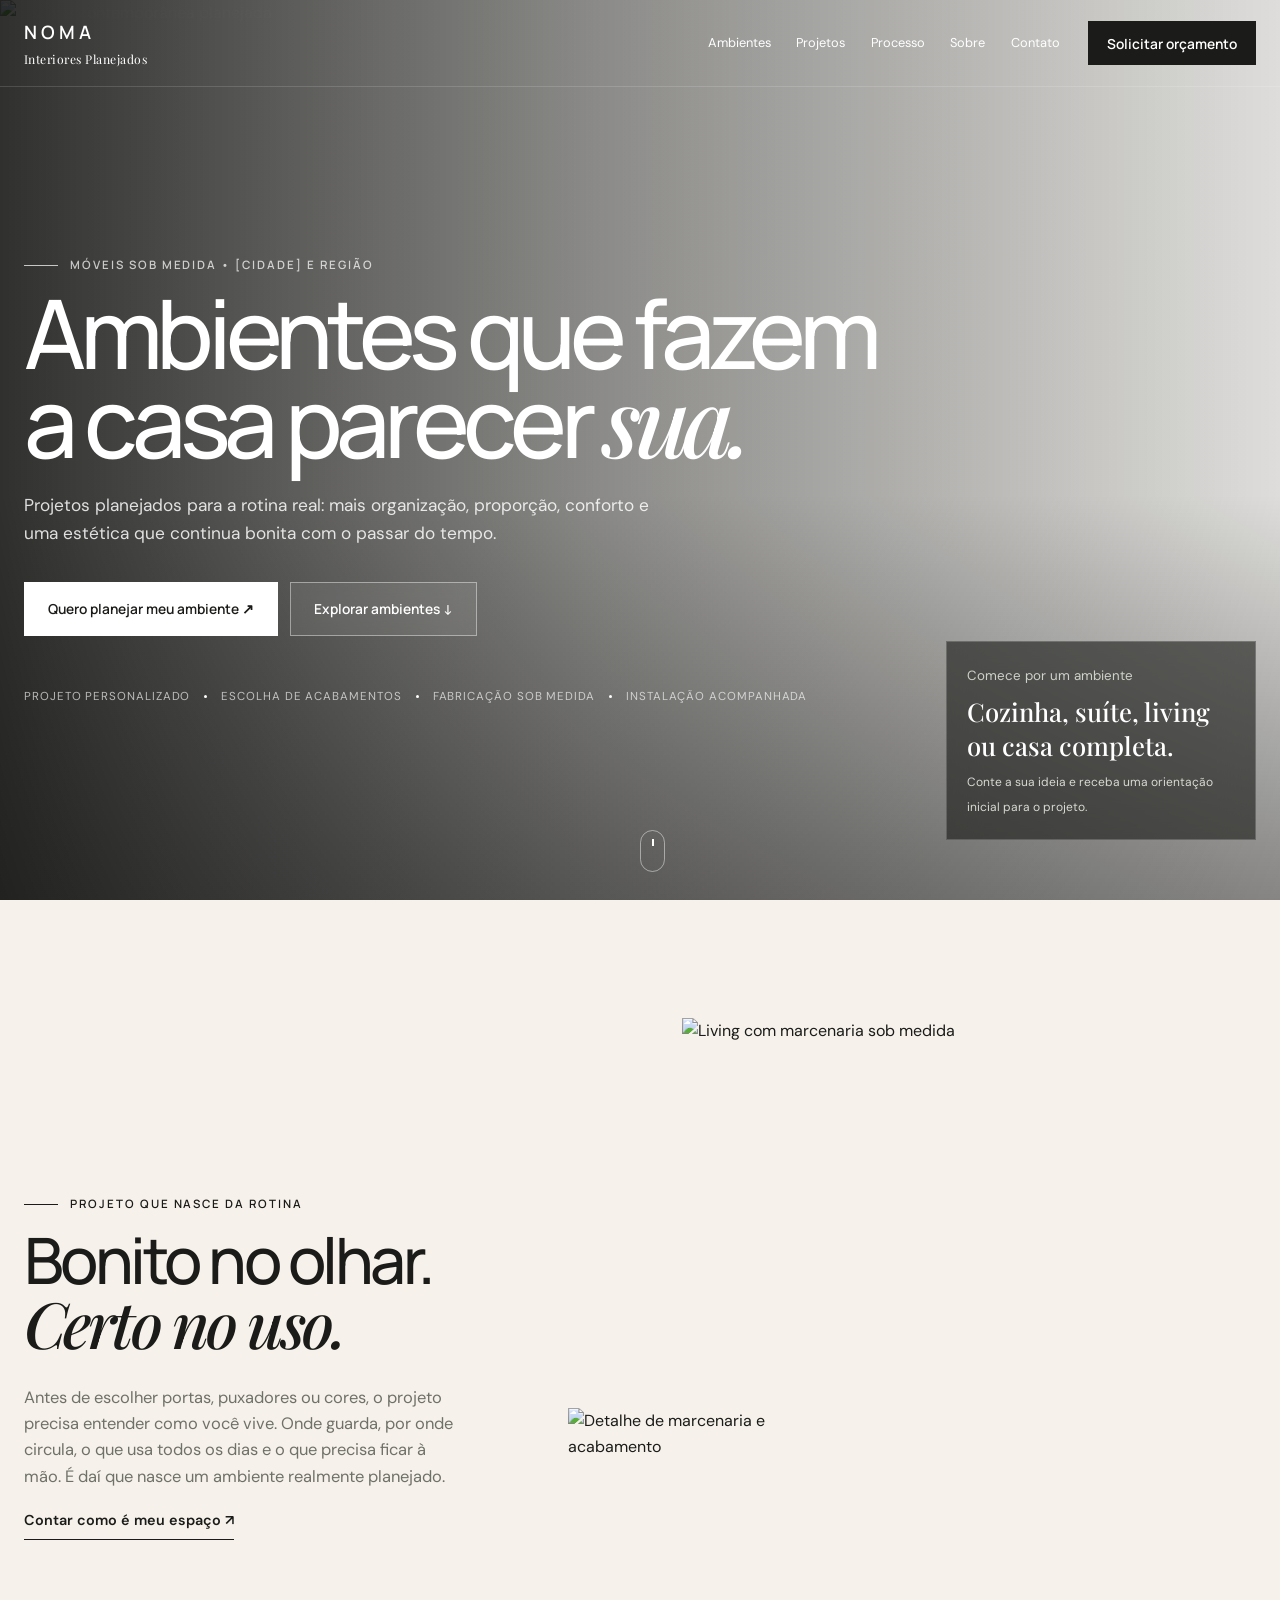
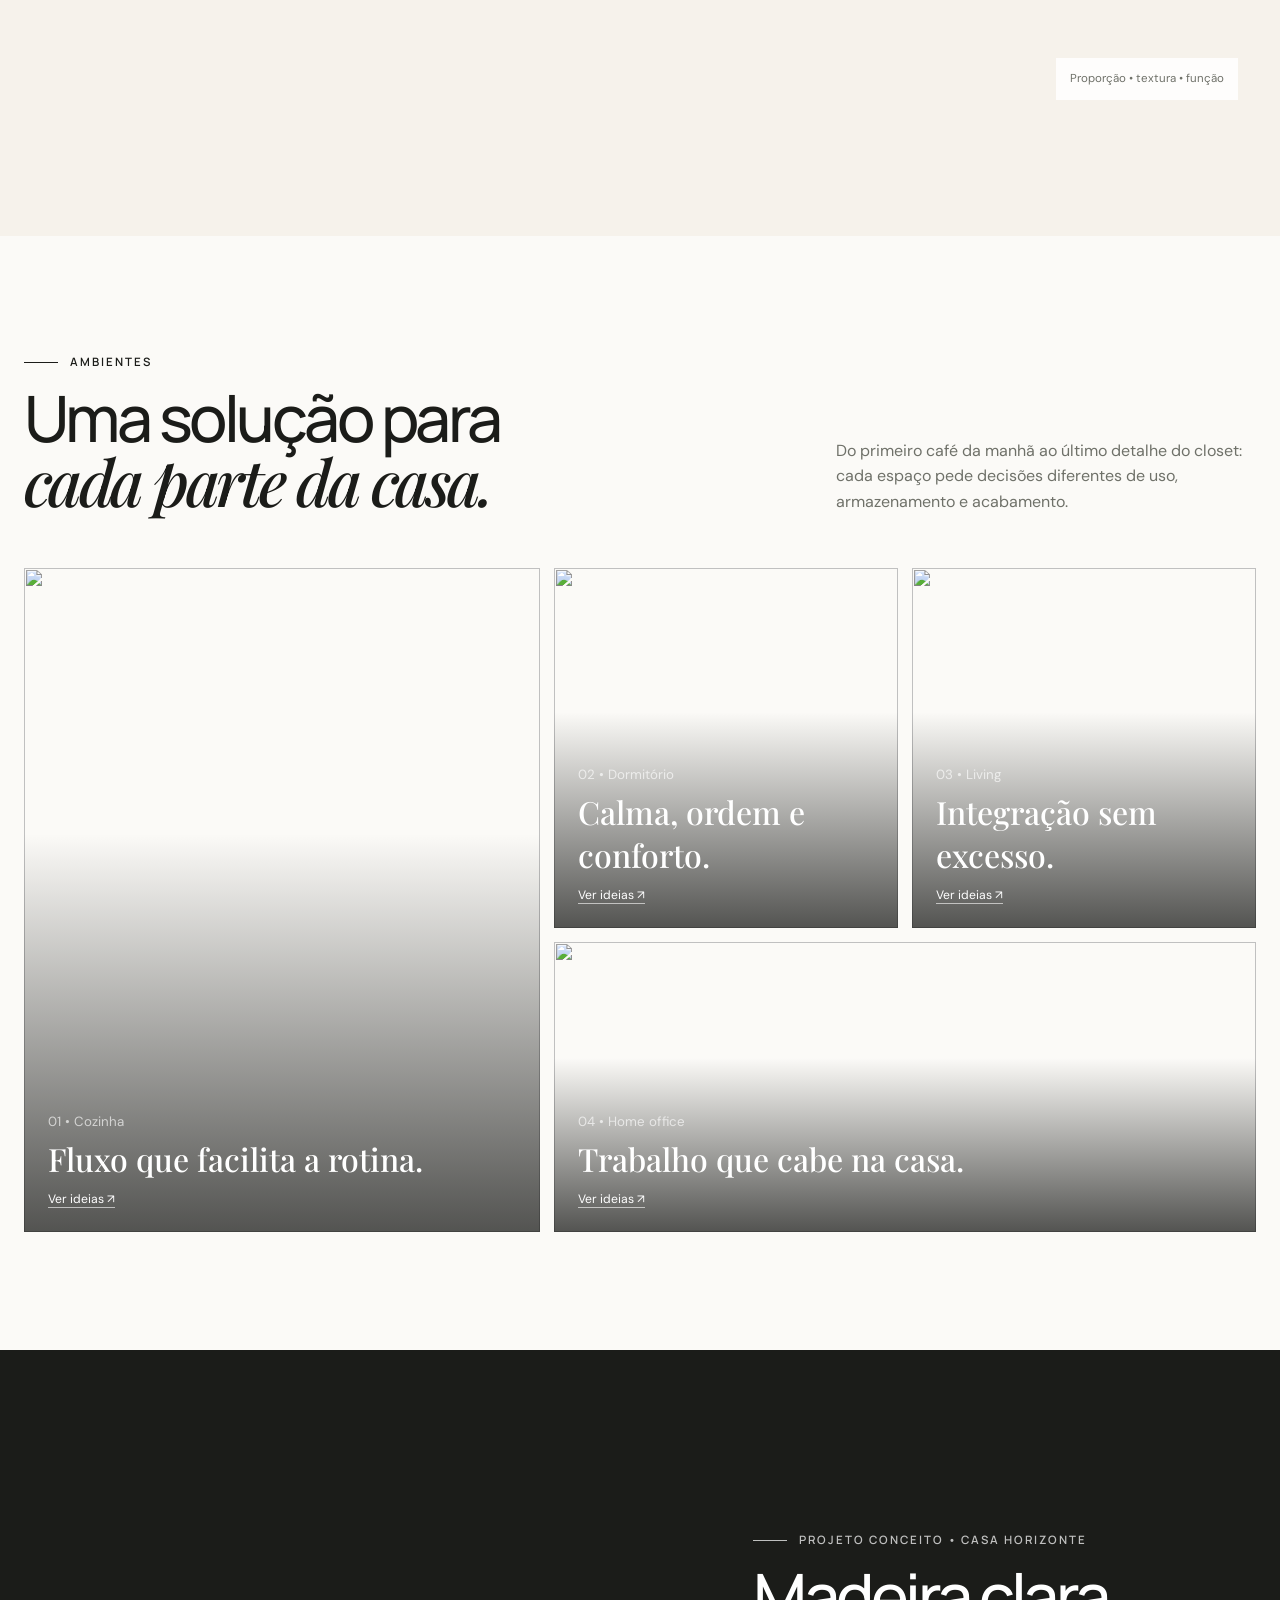
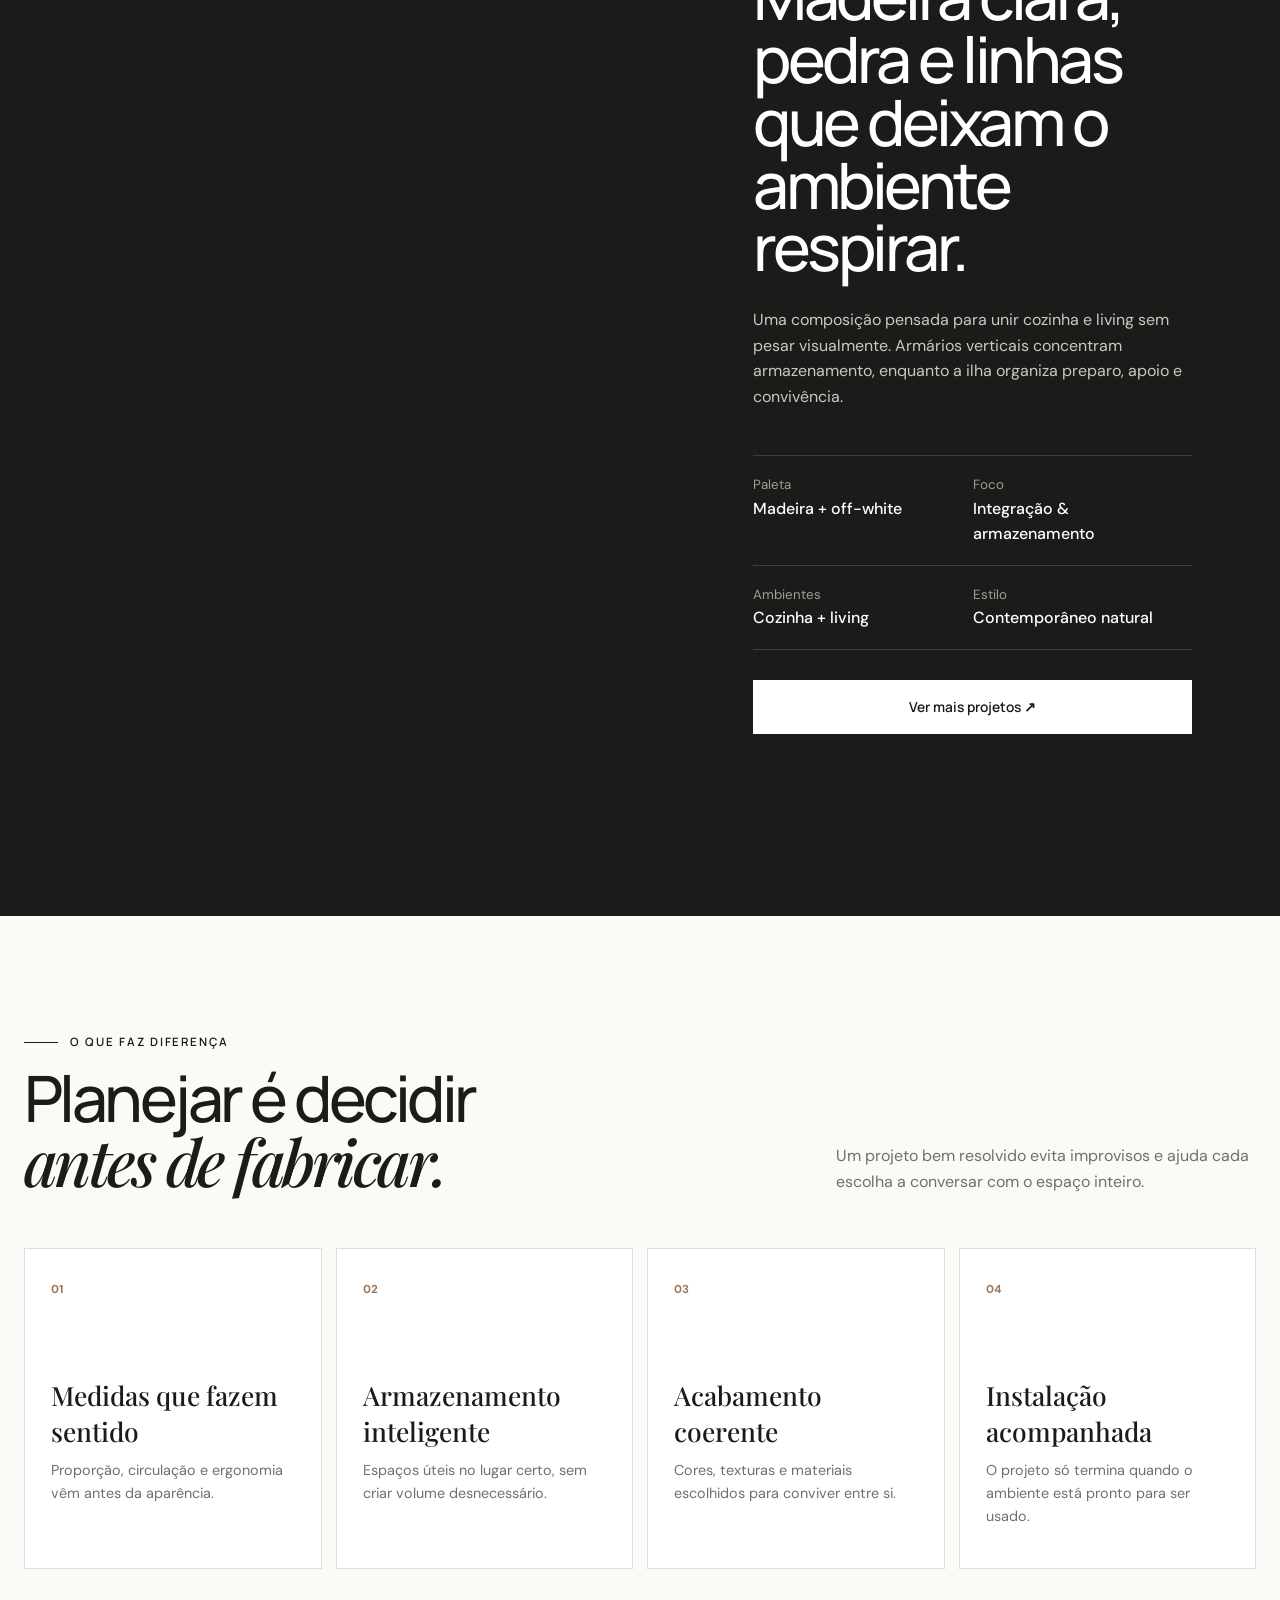
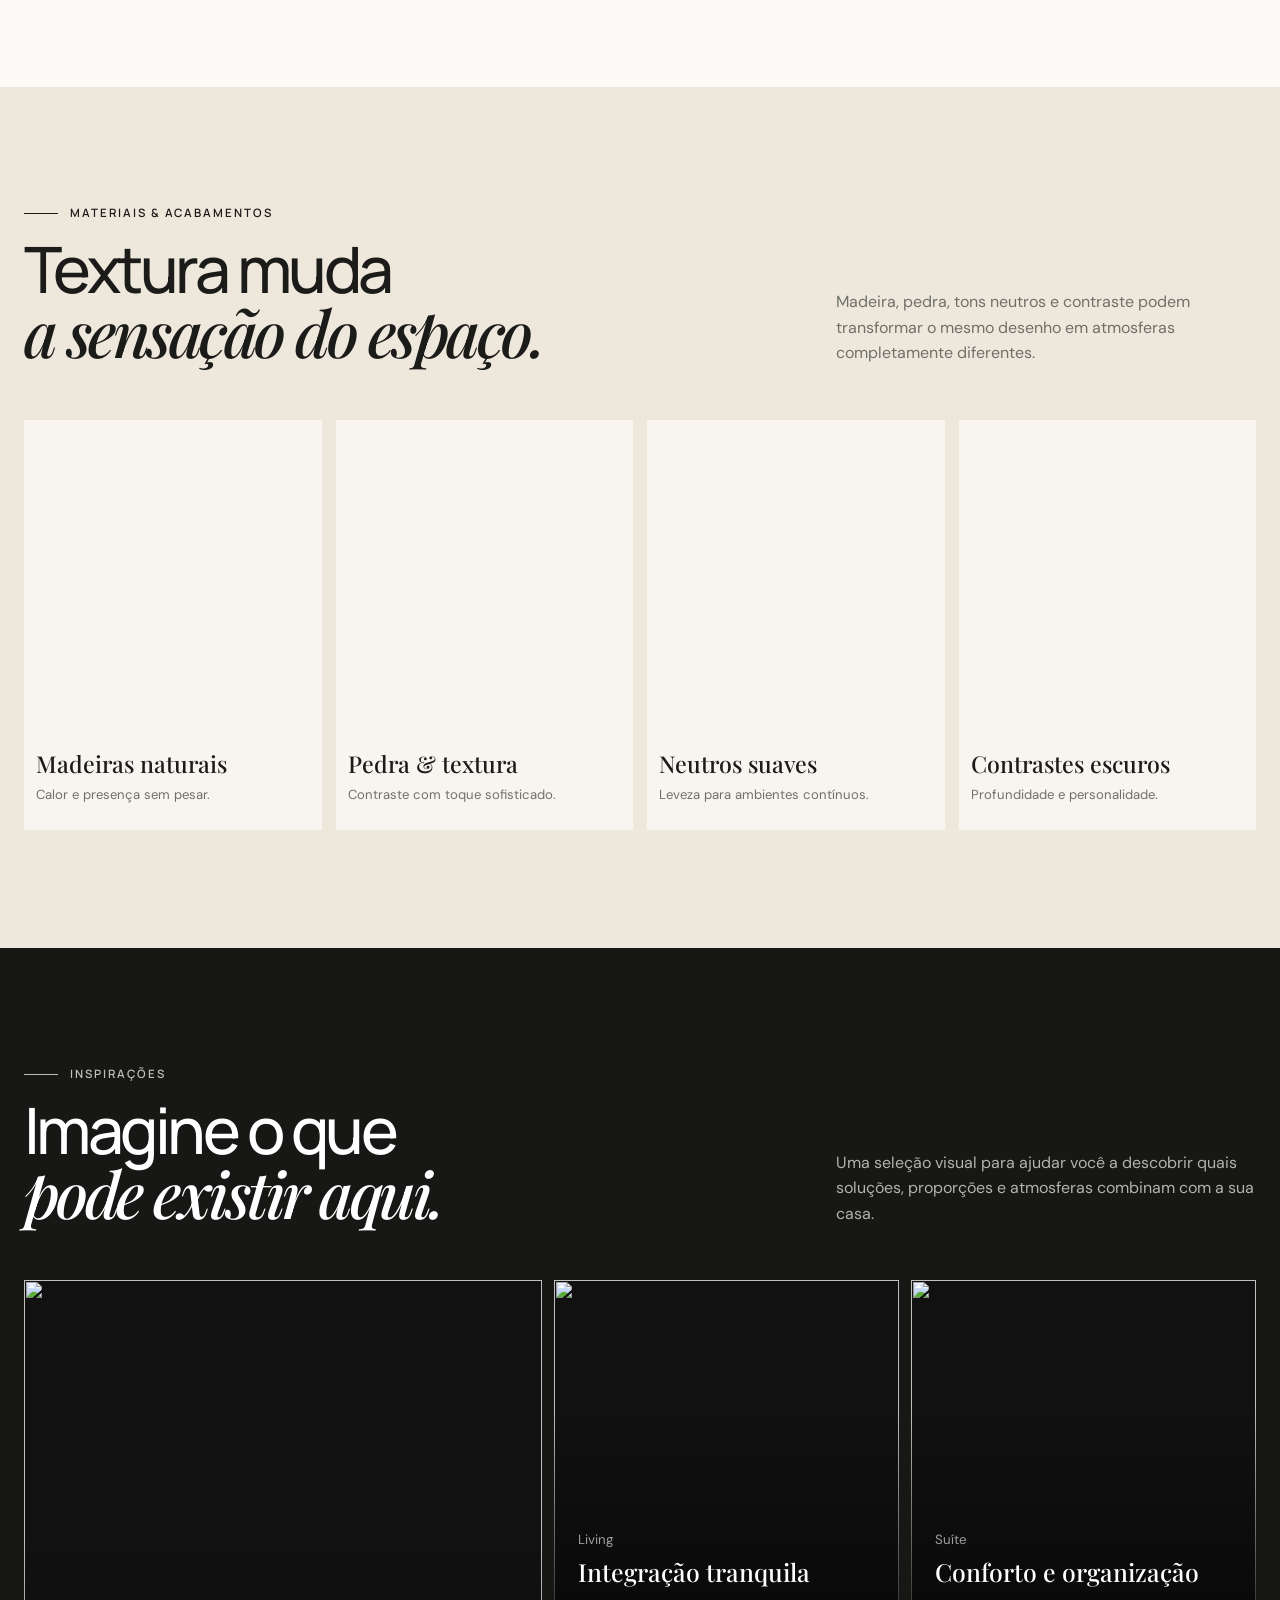
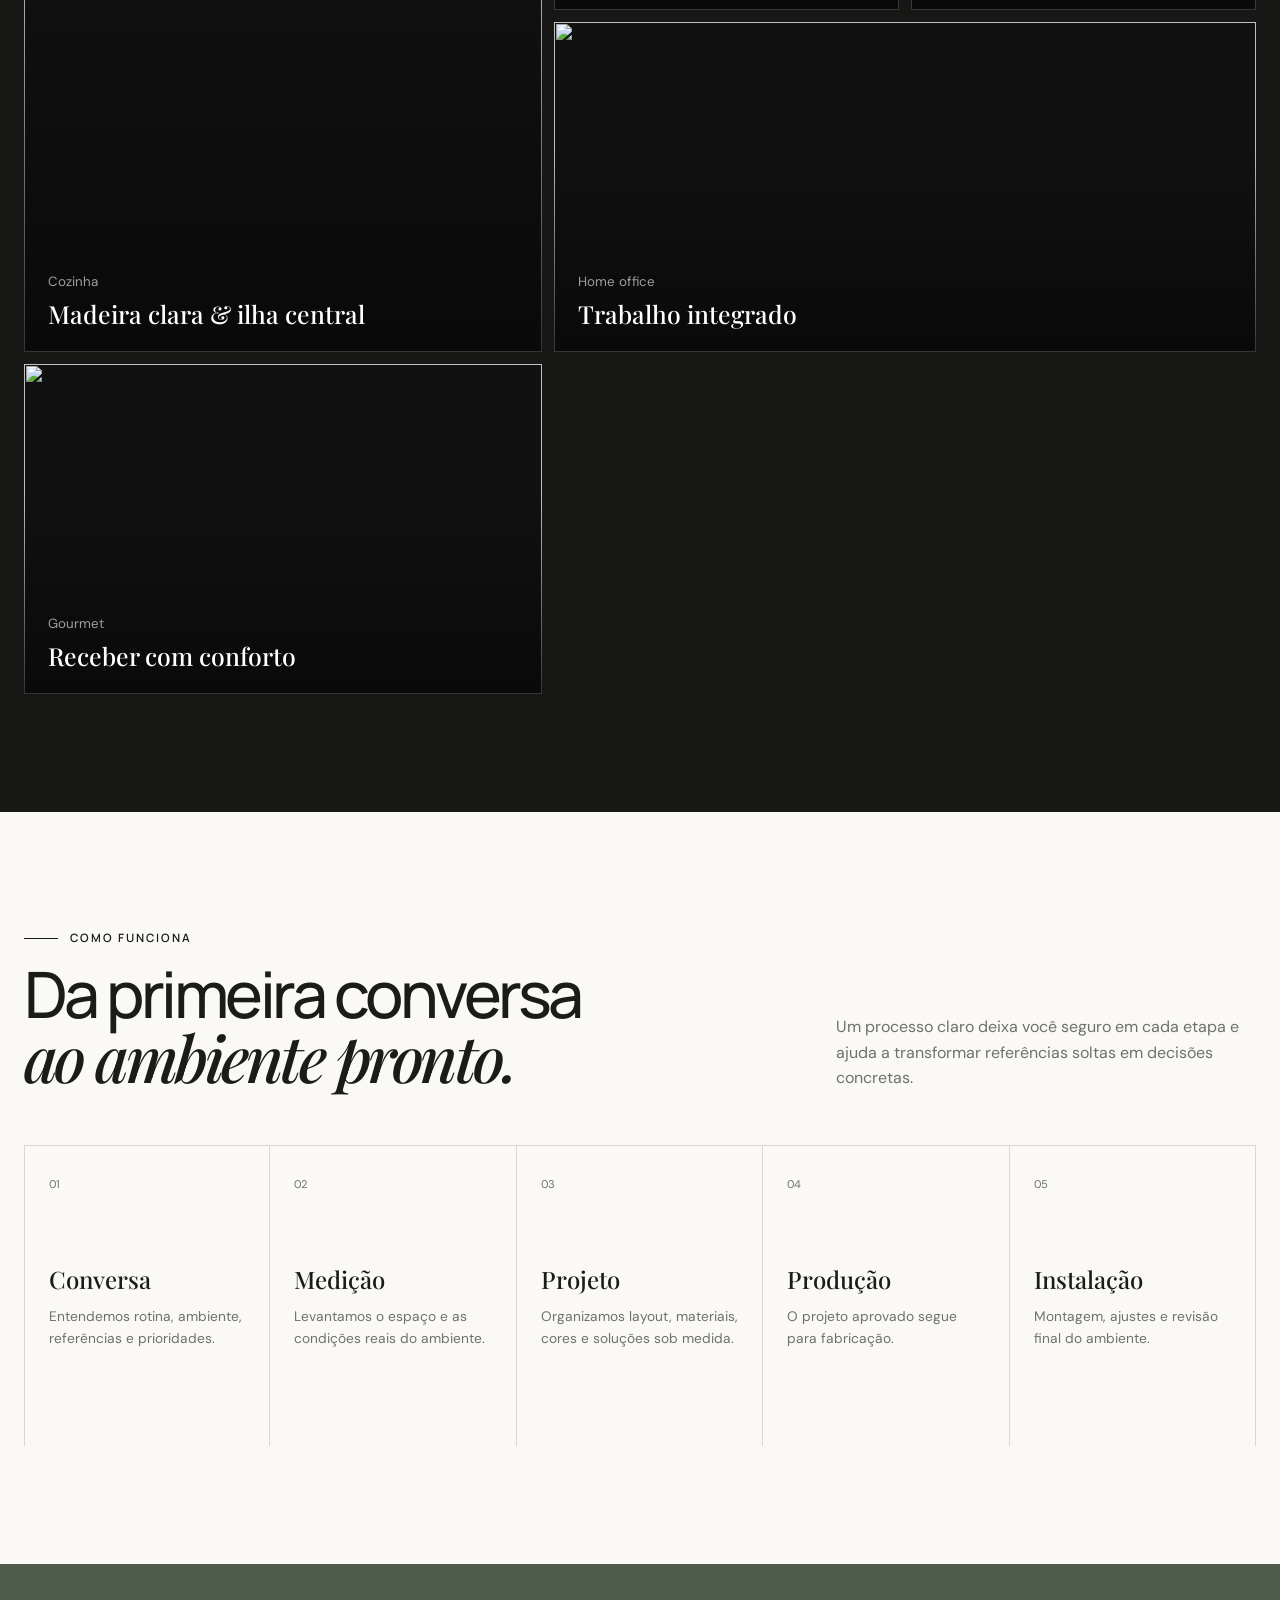
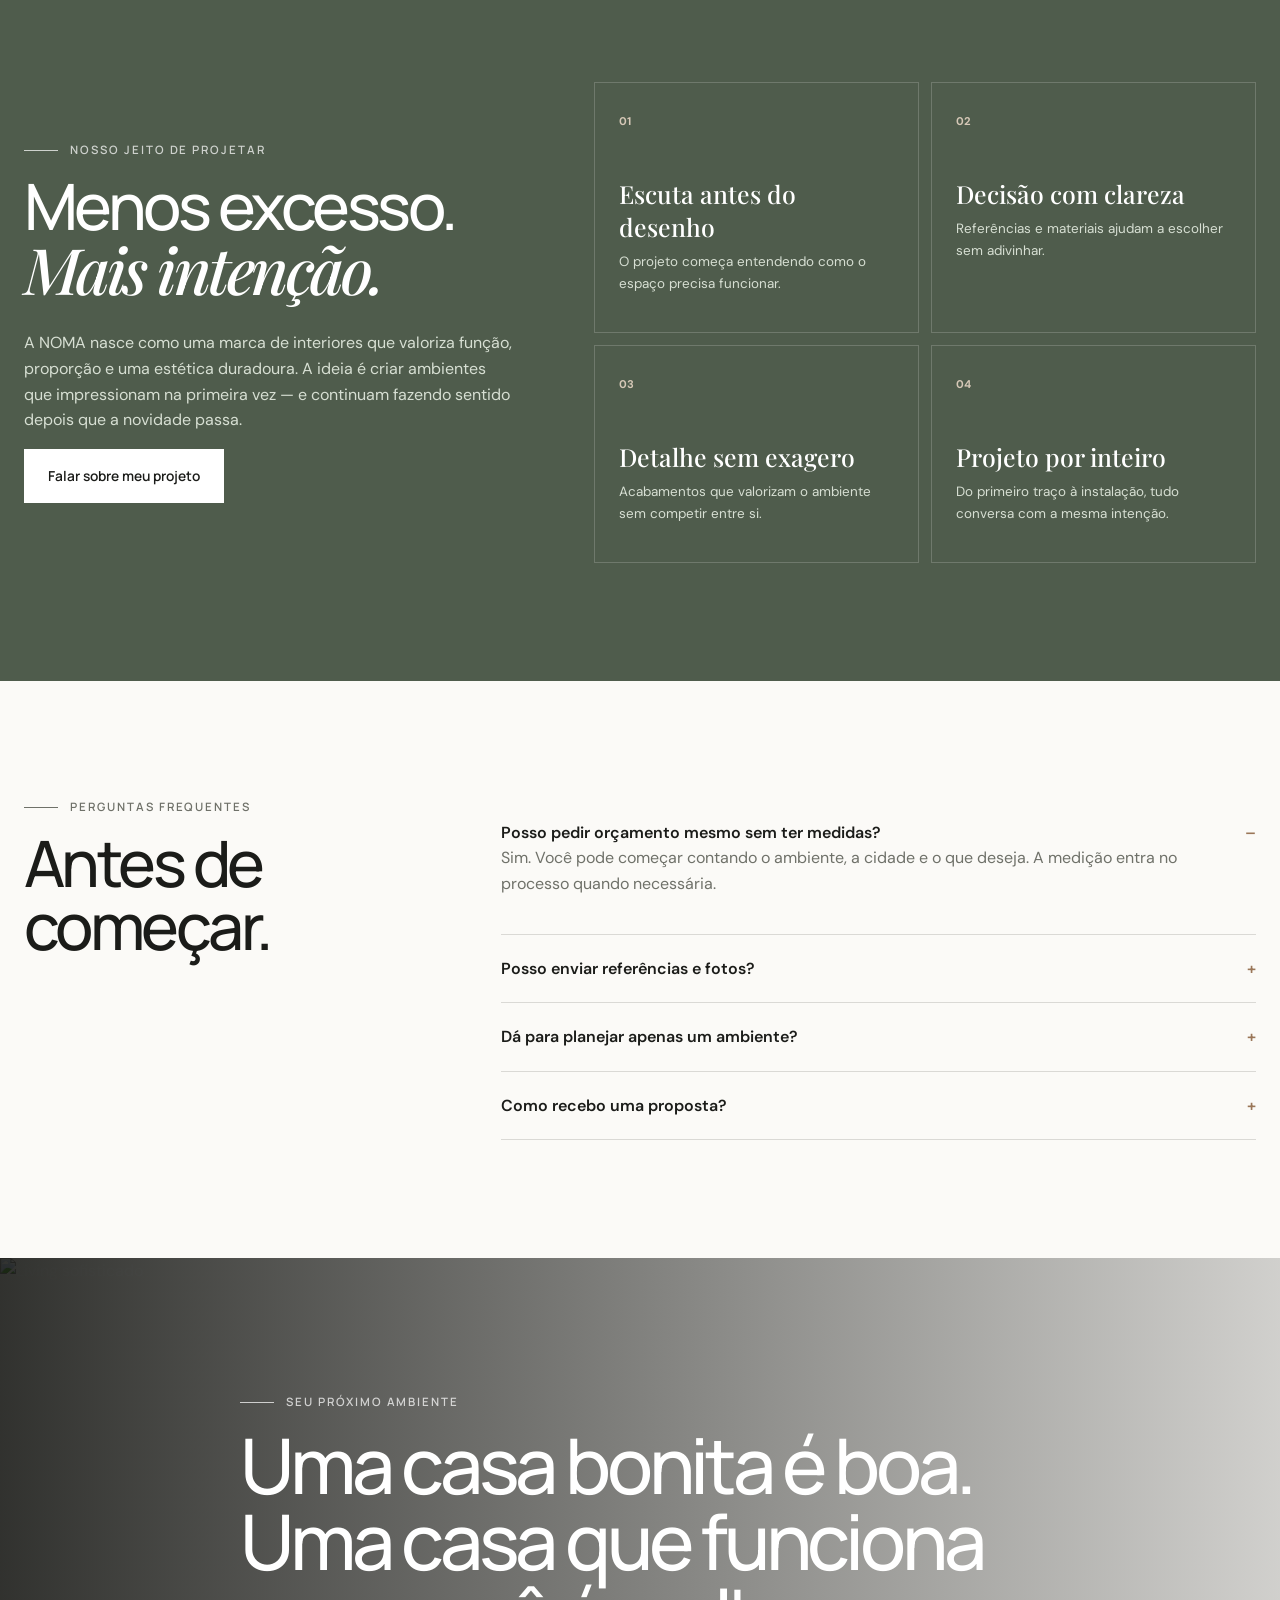
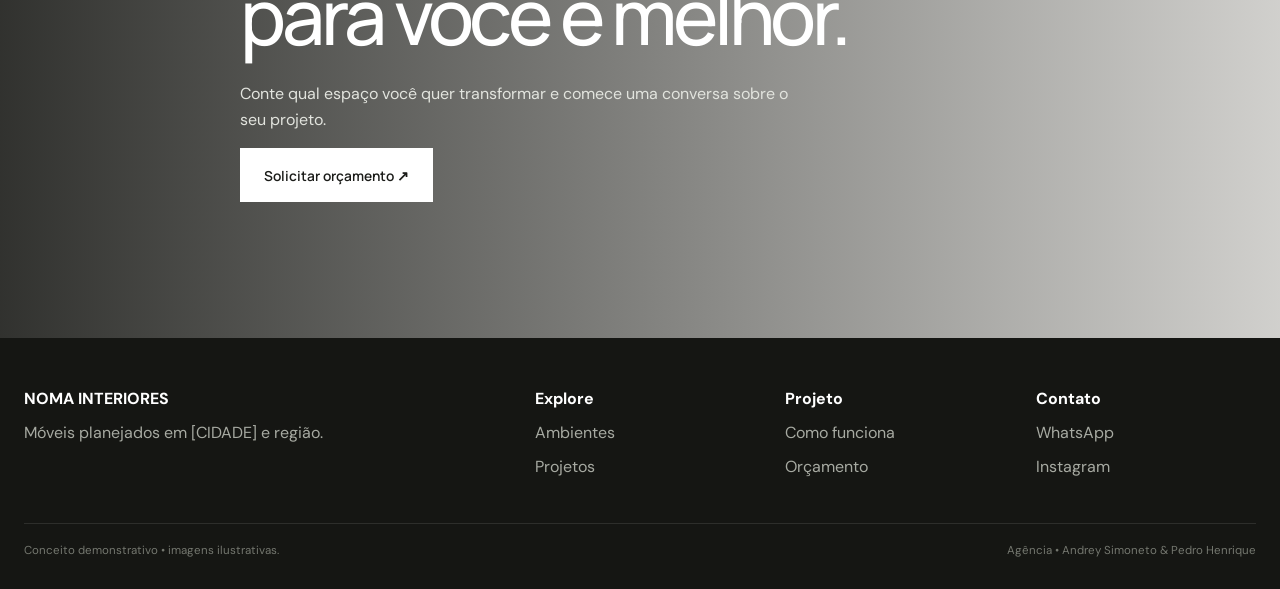
==== commit 0e8bce31: "Reconstrói homepage NOMA com foco no cliente final" ====
--- a/index.html
+++ b/index.html
@@ -1,15 +1,26 @@
-<!doctype html><html lang="pt-BR"><head><meta charset="utf-8"><meta name="viewport" content="width=device-width,initial-scale=1"><title>NOMA Interiores | Móveis Planejados</title><meta name="description" content="Projetos de móveis planejados e ambientes sob medida."><link rel="stylesheet" href="styles.css"></head><body>
-<header class="header"><div class="shell header-inner"><a class="brand" href="index.html"><span class="brand-main">NOMA</span><span class="brand-sub">Interiores Planejados</span></a><nav class="nav"><a href="index.html">Início</a><a href="projetos.html">Projetos</a><a href="ambientes.html">Ambientes</a><a href="#processo">Como funciona</a><a href="#sobre">Sobre</a></nav><a class="button button-dark header-cta" href="orcamento.html">Solicitar orçamento</a><button class="menu">☰</button></div></header>
-<main><section class="hero"><img class="hero-image" src="https://images.unsplash.com/photo-1600566753190-17f0baa2a6c3?auto=format&fit=crop&w=2400&q=88" alt="Ambiente planejado contemporâneo"><div class="hero-overlay"></div><div class="hero-content shell"><p class="eyebrow light">Móveis sob medida • [CIDADE] e região</p><h1>Ambientes pensados<br>para caber <em>na sua vida.</em></h1><p class="hero-lead">Projetos sob medida que unem estética, função e aproveitamento inteligente — do primeiro desenho à instalação.</p><div class="hero-actions"><a class="button button-light" href="orcamento.html">Quero planejar meu ambiente ↗</a><a class="button button-ghost" href="#projetos">Ver projetos ↓</a></div><p class="hero-proof">Projeto personalizado <span></span> Fabricação sob medida <span></span> Instalação acompanhada</p></div><div class="hero-note">Conceito visual demonstrativo — imagens ilustrativas.</div><a class="scroll" href="#conceito"></a></section>
-<section class="intro section" id="conceito"><div class="shell intro-grid"><div class="intro-copy reveal"><p class="eyebrow">Feito para pertencer</p><h2>Não é sobre preencher espaço.<br>É sobre <em>fazer sentido.</em></h2><p>Um bom projeto observa a rotina, entende o ambiente e cria soluções que parecem naturais naquele lugar. O móvel deixa de ser peça solta e passa a fazer parte da arquitetura da casa.</p><a class="text-link" href="orcamento.html">Conversar sobre meu projeto ↗</a></div><figure class="intro-visual reveal"><img src="https://images.unsplash.com/photo-1600210492486-724fe5c67fb0?auto=format&fit=crop&w=1500&q=88" alt="Sala integrada com marcenaria"><figcaption><span>01</span> Proporção, materiais e função trabalhando juntos.</figcaption></figure></div></section>
-<section class="section" id="ambientes"><div class="shell"><div class="heading reveal"><div><p class="eyebrow">Ambientes</p><h2>Planejamos cada detalhe<br><em>da sua casa.</em></h2></div><p>Cada ambiente tem uma rotina diferente. Por isso, a solução também precisa ser diferente.</p></div><div class="environment-grid"><article class="environment wide reveal"><img src="https://images.unsplash.com/photo-1600566753190-17f0baa2a6c3?auto=format&fit=crop&w=1400&q=88"><div class="env-copy"><span>01</span><h3>Cozinhas</h3><a href="ambientes.html">Explorar ↗</a></div></article><article class="environment tall reveal"><img src="https://images.unsplash.com/photo-1600607687920-4e2a09cf159d?auto=format&fit=crop&w=1000&q=88"><div class="env-copy"><span>02</span><h3>Dormitórios</h3><a href="ambientes.html">Explorar ↗</a></div></article><article class="environment reveal"><img src="https://images.unsplash.com/photo-1600210492486-724fe5c67fb0?auto=format&fit=crop&w=1000&q=88"><div class="env-copy"><span>03</span><h3>Salas</h3><a href="ambientes.html">Explorar ↗</a></div></article><article class="environment reveal"><img src="https://images.unsplash.com/photo-1497366754035-f200968a6e72?auto=format&fit=crop&w=1000&q=88"><div class="env-copy"><span>04</span><h3>Home office</h3><a href="ambientes.html">Explorar ↗</a></div></article><article class="environment wide reveal"><img src="https://images.unsplash.com/photo-1600607688969-a5bfcd646154?auto=format&fit=crop&w=1400&q=88"><div class="env-copy"><span>05</span><h3>Áreas gourmet</h3><a href="ambientes.html">Explorar ↗</a></div></article><article class="environment reveal"><img src="https://images.unsplash.com/photo-1600566753086-00f18fb6b3ea?auto=format&fit=crop&w=1000&q=88"><div class="env-copy"><span>06</span><h3>Banheiros</h3><a href="ambientes.html">Explorar ↗</a></div></article></div></div></section>
-<section class="portfolio section" id="projetos"><div class="shell"><div class="heading reveal"><div><p class="eyebrow light">Portfólio conceito</p><h2>Projetos que fazem a pessoa<br><em>imaginar a própria casa.</em></h2></div><p>O portfólio é o principal argumento de venda. Grande, visual e fácil de explorar.</p></div><div class="portfolio-grid"><button class="project large reveal" data-gallery><img src="https://images.unsplash.com/photo-1600566753190-17f0baa2a6c3?auto=format&fit=crop&w=1500&q=88"><span class="project-copy"><small>Cozinha • referência visual</small><strong>Madeira clara & pedra</strong><i>Ver projeto ↗</i></span></button><button class="project reveal" data-gallery><img src="https://images.unsplash.com/photo-1600210492486-724fe5c67fb0?auto=format&fit=crop&w=1000&q=88"><span class="project-copy"><small>Sala • referência visual</small><strong>Integração suave</strong><i>Ver projeto ↗</i></span></button><button class="project reveal" data-gallery><img src="https://images.unsplash.com/photo-1600607687920-4e2a09cf159d?auto=format&fit=crop&w=1000&q=88"><span class="project-copy"><small>Dormitório • referência visual</small><strong>Conforto & organização</strong><i>Ver projeto ↗</i></span></button><button class="project wide reveal" data-gallery><img src="https://images.unsplash.com/photo-1497366754035-f200968a6e72?auto=format&fit=crop&w=1300&q=88"><span class="project-copy"><small>Home office • referência visual</small><strong>Trabalho integrado</strong><i>Ver projeto ↗</i></span></button><button class="project reveal" data-gallery><img src="https://images.unsplash.com/photo-1600607688969-a5bfcd646154?auto=format&fit=crop&w=1000&q=88"><span class="project-copy"><small>Gourmet • referência visual</small><strong>Receber melhor</strong><i>Ver projeto ↗</i></span></button></div><div class="portfolio-footer"><p>Na versão oficial, substituir por projetos reais da empresa.</p><a class="button button-ghost" href="projetos.html">Ver todos os projetos ↗</a><button class="text-link" data-gallery>Ver mais referências ↗</button></div></div></section>
-<section class="transformation section"><div class="shell trans-grid"><div class="trans-copy reveal"><p class="eyebrow">Antes & depois</p><h2>Veja o espaço<br><em>ganhar intenção.</em></h2><p>Um comparador visual ajuda o cliente a perceber o valor do projeto — não apenas o valor do móvel.</p></div><div class="comparison reveal"><img class="before" src="https://images.unsplash.com/photo-1600607688969-a5bfcd646154?auto=format&fit=crop&w=1600&q=80"><div class="after-wrap"><img src="https://images.unsplash.com/photo-1600607688969-a5bfcd646154?auto=format&fit=crop&w=1600&q=98"></div><div class="comp-line"><b>↔</b></div><span class="comp-label left">ANTES</span><span class="comp-label right">DEPOIS</span><input id="compareRange" type="range" min="7" max="93" value="52" aria-label="Comparar antes e depois"></div></div></section>
-<section class="materials section"><div class="shell"><div class="heading reveal"><div><p class="eyebrow">Materiais & acabamentos</p><h2>A escolha que muda<br><em>a sensação do ambiente.</em></h2></div><p>Em vez de mostrar catálogo sem contexto, o site transforma materiais em repertório visual.</p></div><div class="material-grid"><article class="material reveal"><div class="material-swatch" style="background-image:url('https://images.unsplash.com/photo-1523413363574-c30aa1c2a516?auto=format&fit=crop&w=800&q=80')"></div><h3>Madeiras naturais</h3><p>Calor, textura e presença.</p></article><article class="material reveal"><div class="material-swatch" style="background-image:url('https://images.unsplash.com/photo-1600607688969-a5bfcd646154?auto=format&fit=crop&w=800&q=80')"></div><h3>Neutros claros</h3><p>Leveza e amplitude visual.</p></article><article class="material reveal"><div class="material-swatch" style="background-image:url('https://images.unsplash.com/photo-1600210492486-724fe5c67fb0?auto=format&fit=crop&w=800&q=80')"></div><h3>Grafite & contraste</h3><p>Profundidade e personalidade.</p></article><article class="material reveal"><div class="material-swatch" style="background-image:url('https://images.unsplash.com/photo-1600566753190-17f0baa2a6c3?auto=format&fit=crop&w=800&q=80')"></div><h3>Pedra & textura</h3><p>Composição e acabamento.</p></article></div></div></section>
-<section class="process section" id="processo"><div class="shell"><div class="heading reveal"><div><p class="eyebrow">Como funciona</p><h2>Do primeiro rabisco<br><em>à instalação.</em></h2></div><p>Mostrar o processo reduz insegurança e deixa claro que o cliente não está comprando apenas um móvel.</p></div><ol class="process-list"><li><span>01</span><h3>Conversa</h3><p>Entender rotina, ambiente e prioridades.</p></li><li><span>02</span><h3>Medição</h3><p>Levantamento do espaço e condições reais.</p></li><li><span>03</span><h3>Projeto</h3><p>Layout, materiais e soluções sob medida.</p></li><li><span>04</span><h3>Produção</h3><p>Fabricação conforme projeto aprovado.</p></li><li><span>05</span><h3>Instalação</h3><p>Montagem e revisão final do ambiente.</p></li></ol></div></section>
-<section class="design3d section"><div class="shell design-grid"><div class="design-copy reveal"><p class="eyebrow light">Visualização do projeto</p><h2>Veja antes de<br><em>ver pronto.</em></h2><p>A apresentação 3D, quando a empresa utiliza esse processo, pode ganhar uma seção própria para ajudar o cliente a visualizar proporções, cores e composição.</p><a class="button button-light" href="orcamento.html">Quero conversar sobre meu ambiente</a></div><div class="design-visual reveal"></div></div></section>
-<section class="section" id="sobre"><div class="shell about-grid"><img class="reveal" src="https://images.unsplash.com/photo-1600210492486-724fe5c67fb0?auto=format&fit=crop&w=1400&q=88" alt="Interior planejado"><div class="about-copy reveal"><p class="eyebrow">Sobre a Noma</p><h2>Projeto bom parece simples.<br><em>Porque foi bem pensado.</em></h2><p>Esta área é reservada para a história real da empresa, forma de trabalhar, equipe e diferenciais. Sem inventar tempo de mercado ou números.</p><div class="quote">“A casa muda quando cada coisa encontra o seu lugar.”</div><a class="text-link" href="orcamento.html">Começar um projeto ↗</a></div></div></section>
-<section class="section" id="faq"><div class="shell faq"><div><p class="eyebrow">Perguntas frequentes</p><h2>Antes do orçamento.</h2></div><div><details open><summary>Vocês fazem projeto para qualquer ambiente?</summary><p>A versão oficial deve listar os ambientes realmente atendidos pela empresa.</p></details><details><summary>Como funciona o orçamento?</summary><p>O cliente pode preencher um formulário com cidade, ambiente, previsão e faixa de investimento para chegar mais preparado à conversa.</p></details><details><summary>Posso enviar referências?</summary><p>Sim. O WhatsApp pode receber fotos, planta, medidas e inspirações.</p></details><details><summary>Vocês fazem somente móveis ou projeto completo?</summary><p>Essa resposta deve refletir exatamente o escopo real da empresa.</p></details></div></div></section>
-<section class="final"><img src="https://images.unsplash.com/photo-1600566753190-17f0baa2a6c3?auto=format&fit=crop&w=2200&q=88"><div class="shell final-copy"><p class="eyebrow light">Seu próximo ambiente</p><h2>Vamos transformar uma ideia em um espaço que funciona.</h2><p>Conte qual ambiente você quer planejar e dê o primeiro passo para um orçamento.</p><a class="button button-light" href="orcamento.html">Solicitar orçamento ↗</a></div></section></main>
-<footer class="footer"><div class="shell"><div class="footgrid"><div><strong>NOMA INTERIORES</strong><p>Móveis planejados em [CIDADE] e região.</p></div><div><strong>Explore</strong><a href="projetos.html">Projetos</a><a href="ambientes.html">Ambientes</a></div><div><strong>Projeto</strong><a href="#processo">Como funciona</a><a href="orcamento.html">Orçamento</a></div><div><strong>Contato</strong><a data-wa="Olá! Vim pelo site e quero falar sobre um ambiente planejado.">WhatsApp</a><a href="#">Instagram</a></div></div><div class="fine"><span>Conceito visual demonstrativo. Imagens ilustrativas.</span><span>Preview criado pela Agência.</span></div></div></footer>
-<dialog class="modal" id="galleryModal"><div class="modal-top"><span>Referências de ambientes</span><button class="modal-close">×</button></div><div class="modal-grid" id="modalGrid"></div></dialog><script src="app.js"></script></body></html>+<!doctype html><html lang="pt-BR"><head><meta charset="utf-8"><meta name="viewport" content="width=device-width,initial-scale=1"><meta name="description" content="Móveis planejados e interiores sob medida para transformar rotina, espaço e estética."><title>NOMA Interiores | Móveis Planejados</title><link rel="stylesheet" href="styles.css"></head><body>
+<header class="header"><div class="shell header-inner"><a class="brand" href="index.html"><span class="brand-main">NOMA</span><span class="brand-sub">Interiores Planejados</span></a><nav class="nav"><a href="#ambientes">Ambientes</a><a href="projetos.html">Projetos</a><a href="#processo">Processo</a><a href="#sobre">Sobre</a><a href="orcamento.html">Contato</a></nav><a class="button button-dark header-cta" href="orcamento.html">Solicitar orçamento</a><button class="menu" aria-label="Abrir menu">☰</button></div></header>
+<main>
+<section class="hero"><img class="hero-image" src="https://images.unsplash.com/photo-1600566753190-17f0baa2a6c3?auto=format&fit=crop&w=2400&q=90" alt="Cozinha contemporânea planejada"><div class="hero-overlay"></div><div class="hero-content shell"><p class="eyebrow light">Móveis sob medida • [CIDADE] e região</p><h1>Ambientes que fazem<br>a casa parecer <em>sua.</em></h1><p class="hero-lead">Projetos planejados para a rotina real: mais organização, proporção, conforto e uma estética que continua bonita com o passar do tempo.</p><div class="hero-actions"><a class="button button-light" href="orcamento.html">Quero planejar meu ambiente ↗</a><a class="button button-ghost" href="#ambientes">Explorar ambientes ↓</a></div><p class="hero-proof">Projeto personalizado <span></span> Escolha de acabamentos <span></span> Fabricação sob medida <span></span> Instalação acompanhada</p></div><aside class="hero-card"><small>Comece por um ambiente</small><strong>Cozinha, suíte, living ou casa completa.</strong><span>Conte a sua ideia e receba uma orientação inicial para o projeto.</span></aside><a class="scroll" href="#conceito" aria-label="Continuar"></a></section>
+
+<section class="signature section" id="conceito"><div class="shell signature-grid"><div class="signature-copy reveal"><p class="eyebrow">Projeto que nasce da rotina</p><h2>Bonito no olhar.<br><em>Certo no uso.</em></h2><p>Antes de escolher portas, puxadores ou cores, o projeto precisa entender como você vive. Onde guarda, por onde circula, o que usa todos os dias e o que precisa ficar à mão. É daí que nasce um ambiente realmente planejado.</p><a class="text-link" href="orcamento.html">Contar como é meu espaço ↗</a></div><div class="signature-visual reveal"><img class="main" src="https://images.unsplash.com/photo-1600210492486-724fe5c67fb0?auto=format&fit=crop&w=1500&q=90" alt="Living com marcenaria sob medida"><img class="detail" src="https://images.unsplash.com/photo-1600607688969-a5bfcd646154?auto=format&fit=crop&w=900&q=88" alt="Detalhe de marcenaria e acabamento"><span class="signature-note">Proporção • textura • função</span></div></div></section>
+
+<section class="section" id="ambientes"><div class="shell"><div class="heading reveal"><div><p class="eyebrow">Ambientes</p><h2>Uma solução para<br><em>cada parte da casa.</em></h2></div><p>Do primeiro café da manhã ao último detalhe do closet: cada espaço pede decisões diferentes de uso, armazenamento e acabamento.</p></div><div class="room-grid"><article class="room-card reveal"><img src="https://images.unsplash.com/photo-1600566753190-17f0baa2a6c3?auto=format&fit=crop&w=1500&q=88"><div class="room-copy"><small>01 • Cozinha</small><h3>Fluxo que facilita a rotina.</h3><a href="ambientes.html">Ver ideias ↗</a></div></article><article class="room-card reveal"><img src="https://images.unsplash.com/photo-1600607687920-4e2a09cf159d?auto=format&fit=crop&w=1000&q=88"><div class="room-copy"><small>02 • Dormitório</small><h3>Calma, ordem e conforto.</h3><a href="ambientes.html">Ver ideias ↗</a></div></article><article class="room-card reveal"><img src="https://images.unsplash.com/photo-1600210492486-724fe5c67fb0?auto=format&fit=crop&w=1000&q=88"><div class="room-copy"><small>03 • Living</small><h3>Integração sem excesso.</h3><a href="ambientes.html">Ver ideias ↗</a></div></article><article class="room-card wide reveal"><img src="https://images.unsplash.com/photo-1497366754035-f200968a6e72?auto=format&fit=crop&w=1400&q=88"><div class="room-copy"><small>04 • Home office</small><h3>Trabalho que cabe na casa.</h3><a href="ambientes.html">Ver ideias ↗</a></div></article></div></div></section>
+
+<section class="feature-project section"><div class="shell feature-grid reveal"><div class="feature-photo"></div><div class="feature-copy"><p class="eyebrow light">Projeto conceito • Casa Horizonte</p><h2>Madeira clara, pedra e linhas que deixam o ambiente respirar.</h2><p>Uma composição pensada para unir cozinha e living sem pesar visualmente. Armários verticais concentram armazenamento, enquanto a ilha organiza preparo, apoio e convivência.</p><div class="feature-meta"><div><small>Paleta</small><strong>Madeira + off-white</strong></div><div><small>Foco</small><strong>Integração & armazenamento</strong></div><div><small>Ambientes</small><strong>Cozinha + living</strong></div><div><small>Estilo</small><strong>Contemporâneo natural</strong></div></div><a class="button button-light" href="projetos.html">Ver mais projetos ↗</a></div></div></section>
+
+<section class="values section"><div class="shell"><div class="heading reveal"><div><p class="eyebrow">O que faz diferença</p><h2>Planejar é decidir<br><em>antes de fabricar.</em></h2></div><p>Um projeto bem resolvido evita improvisos e ajuda cada escolha a conversar com o espaço inteiro.</p></div><div class="value-grid"><article class="value reveal"><b>01</b><h3>Medidas que fazem sentido</h3><p>Proporção, circulação e ergonomia vêm antes da aparência.</p></article><article class="value reveal"><b>02</b><h3>Armazenamento inteligente</h3><p>Espaços úteis no lugar certo, sem criar volume desnecessário.</p></article><article class="value reveal"><b>03</b><h3>Acabamento coerente</h3><p>Cores, texturas e materiais escolhidos para conviver entre si.</p></article><article class="value reveal"><b>04</b><h3>Instalação acompanhada</h3><p>O projeto só termina quando o ambiente está pronto para ser usado.</p></article></div></div></section>
+
+<section class="materials section"><div class="shell"><div class="heading reveal"><div><p class="eyebrow">Materiais & acabamentos</p><h2>Textura muda<br><em>a sensação do espaço.</em></h2></div><p>Madeira, pedra, tons neutros e contraste podem transformar o mesmo desenho em atmosferas completamente diferentes.</p></div><div class="material-grid"><article class="material reveal"><div class="material-swatch" style="background-image:url('https://images.unsplash.com/photo-1523413363574-c30aa1c2a516?auto=format&fit=crop&w=900&q=84')"></div><h3>Madeiras naturais</h3><p>Calor e presença sem pesar.</p></article><article class="material reveal"><div class="material-swatch" style="background-image:url('https://images.unsplash.com/photo-1600566753190-17f0baa2a6c3?auto=format&fit=crop&w=900&q=84')"></div><h3>Pedra & textura</h3><p>Contraste com toque sofisticado.</p></article><article class="material reveal"><div class="material-swatch" style="background-image:url('https://images.unsplash.com/photo-1600607688969-a5bfcd646154?auto=format&fit=crop&w=900&q=84')"></div><h3>Neutros suaves</h3><p>Leveza para ambientes contínuos.</p></article><article class="material reveal"><div class="material-swatch" style="background-image:url('https://images.unsplash.com/photo-1600210492486-724fe5c67fb0?auto=format&fit=crop&w=900&q=84')"></div><h3>Contrastes escuros</h3><p>Profundidade e personalidade.</p></article></div></div></section>
+
+<section class="portfolio section"><div class="shell"><div class="heading reveal"><div><p class="eyebrow light">Inspirações</p><h2>Imagine o que<br><em>pode existir aqui.</em></h2></div><p>Uma seleção visual para ajudar você a descobrir quais soluções, proporções e atmosferas combinam com a sua casa.</p></div><div class="portfolio-grid"><article class="project large reveal"><img src="https://images.unsplash.com/photo-1600566753190-17f0baa2a6c3?auto=format&fit=crop&w=1500&q=88"><div class="project-copy"><small>Cozinha</small><strong>Madeira clara & ilha central</strong></div></article><article class="project reveal"><img src="https://images.unsplash.com/photo-1600210492486-724fe5c67fb0?auto=format&fit=crop&w=1000&q=88"><div class="project-copy"><small>Living</small><strong>Integração tranquila</strong></div></article><article class="project reveal"><img src="https://images.unsplash.com/photo-1600607687920-4e2a09cf159d?auto=format&fit=crop&w=1000&q=88"><div class="project-copy"><small>Suíte</small><strong>Conforto e organização</strong></div></article><article class="project wide reveal"><img src="https://images.unsplash.com/photo-1497366754035-f200968a6e72?auto=format&fit=crop&w=1400&q=88"><div class="project-copy"><small>Home office</small><strong>Trabalho integrado</strong></div></article><article class="project reveal"><img src="https://images.unsplash.com/photo-1600607688969-a5bfcd646154?auto=format&fit=crop&w=1000&q=88"><div class="project-copy"><small>Gourmet</small><strong>Receber com conforto</strong></div></article></div></div></section>
+
+<section class="process section" id="processo"><div class="shell"><div class="heading reveal"><div><p class="eyebrow">Como funciona</p><h2>Da primeira conversa<br><em>ao ambiente pronto.</em></h2></div><p>Um processo claro deixa você seguro em cada etapa e ajuda a transformar referências soltas em decisões concretas.</p></div><ol class="process-list"><li><span>01</span><h3>Conversa</h3><p>Entendemos rotina, ambiente, referências e prioridades.</p></li><li><span>02</span><h3>Medição</h3><p>Levantamos o espaço e as condições reais do ambiente.</p></li><li><span>03</span><h3>Projeto</h3><p>Organizamos layout, materiais, cores e soluções sob medida.</p></li><li><span>04</span><h3>Produção</h3><p>O projeto aprovado segue para fabricação.</p></li><li><span>05</span><h3>Instalação</h3><p>Montagem, ajustes e revisão final do ambiente.</p></li></ol></div></section>
+
+<section class="promise section" id="sobre"><div class="shell promise-grid"><div class="promise-copy reveal"><p class="eyebrow light">Nosso jeito de projetar</p><h2>Menos excesso.<br><em>Mais intenção.</em></h2><p>A NOMA nasce como uma marca de interiores que valoriza função, proporção e uma estética duradoura. A ideia é criar ambientes que impressionam na primeira vez — e continuam fazendo sentido depois que a novidade passa.</p><a class="button button-light" href="orcamento.html">Falar sobre meu projeto</a></div><div class="promise-list"><article class="promise-item reveal"><b>01</b><h3>Escuta antes do desenho</h3><p>O projeto começa entendendo como o espaço precisa funcionar.</p></article><article class="promise-item reveal"><b>02</b><h3>Decisão com clareza</h3><p>Referências e materiais ajudam a escolher sem adivinhar.</p></article><article class="promise-item reveal"><b>03</b><h3>Detalhe sem exagero</h3><p>Acabamentos que valorizam o ambiente sem competir entre si.</p></article><article class="promise-item reveal"><b>04</b><h3>Projeto por inteiro</h3><p>Do primeiro traço à instalação, tudo conversa com a mesma intenção.</p></article></div></div></section>
+
+<section class="section"><div class="shell faq"><div><p class="eyebrow">Perguntas frequentes</p><h2>Antes de começar.</h2></div><div><details open><summary>Posso pedir orçamento mesmo sem ter medidas?</summary><p>Sim. Você pode começar contando o ambiente, a cidade e o que deseja. A medição entra no processo quando necessária.</p></details><details><summary>Posso enviar referências e fotos?</summary><p>Sim. Fotos, planta, medidas aproximadas e inspirações ajudam a entender melhor o estilo e a necessidade do projeto.</p></details><details><summary>Dá para planejar apenas um ambiente?</summary><p>Sim. O projeto pode começar por um ambiente específico ou envolver mais áreas da casa.</p></details><details><summary>Como recebo uma proposta?</summary><p>Depois das informações iniciais, a empresa pode orientar os próximos passos e o formato de orçamento adequado ao projeto.</p></details></div></div></section>
+
+<section class="final"><img src="https://images.unsplash.com/photo-1600210492486-724fe5c67fb0?auto=format&fit=crop&w=2200&q=90" alt="Living sofisticado"><div class="shell final-copy"><p class="eyebrow light">Seu próximo ambiente</p><h2>Uma casa bonita é boa.<br>Uma casa que funciona para você é melhor.</h2><p>Conte qual espaço você quer transformar e comece uma conversa sobre o seu projeto.</p><a class="button button-light" href="orcamento.html">Solicitar orçamento ↗</a></div></section>
+</main>
+<footer class="footer"><div class="shell"><div class="footgrid"><div><strong>NOMA INTERIORES</strong><p>Móveis planejados em [CIDADE] e região.</p></div><div><strong>Explore</strong><a href="ambientes.html">Ambientes</a><a href="projetos.html">Projetos</a></div><div><strong>Projeto</strong><a href="#processo">Como funciona</a><a href="orcamento.html">Orçamento</a></div><div><strong>Contato</strong><a data-wa="Olá! Vim pelo site e gostaria de conversar sobre um projeto de móveis planejados.">WhatsApp</a><a href="#">Instagram</a></div></div><div class="fine"><span>Conceito demonstrativo • imagens ilustrativas.</span><span>Agência • Andrey Simoneto & Pedro Henrique</span></div></div></footer><script src="app.js"></script></body></html>
--- a/styles.css
+++ b/styles.css
@@ -1,5 +1,18 @@
 @import url('https://fonts.googleapis.com/css2?family=DM+Sans:wght@400;500;600&family=Manrope:wght@400;500;600&family=Playfair+Display:ital,wght@0,500;0,600;1,500&display=swap');
-:root{--ink:#20211d;--olive:#4d5947;--paper:#f3efe7;--cream:#e8e1d5;--sand:#cdbca7;--wood:#947259;--white:#fff;--muted:#74756e;--line:rgba(32,33,29,.16);--serif:"Playfair Display",Georgia,serif;--sans:"DM Sans",sans-serif;--display:"Manrope",sans-serif;--max:1240px}
-*{box-sizing:border-box}html{scroll-behavior:smooth}body{margin:0;background:#faf9f6;color:var(--ink);font:16px/1.58 var(--sans);overflow-x:hidden}body.modal-open{overflow:hidden}a{text-decoration:none;color:inherit}img{display:block;width:100%}button,input,select,textarea{font:inherit}.shell{width:min(var(--max),calc(100% - 48px));margin:auto}.section{padding:120px 0}.eyebrow{margin:0 0 22px;font:600 .72rem var(--display);letter-spacing:.18em;text-transform:uppercase}.eyebrow:before{content:"";display:inline-block;width:34px;height:1px;margin:0 12px 3px 0;background:currentColor}.eyebrow.light{color:rgba(255,255,255,.74)}h1,h2,h3,p{margin-top:0}h2{margin-bottom:28px;font:500 clamp(2.8rem,5vw,5.2rem)/.98 var(--display);letter-spacing:-.055em}h2 em,h1 em{font-family:var(--serif);font-weight:500}.button{display:inline-flex;align-items:center;justify-content:center;min-height:54px;padding:0 24px;border:1px solid transparent;font:600 .86rem var(--display);transition:.3s;cursor:pointer}.button:hover{transform:translateY(-2px)}.button-dark{color:white;background:var(--ink)}.button-light{color:var(--ink);background:white}.button-ghost{color:white;border-color:rgba(255,255,255,.45);background:rgba(255,255,255,.08);backdrop-filter:blur(10px)}.button-outline{border-color:var(--ink);background:transparent}.text-link{display:inline-flex;gap:16px;align-items:center;border-bottom:1px solid currentColor;padding-bottom:8px;font-size:.9rem;font-weight:600}.header{position:fixed;inset:0 0 auto;z-index:100;height:86px;color:white;border-bottom:1px solid rgba(255,255,255,.16);transition:.35s}.header.scrolled{height:72px;color:var(--ink);background:rgba(250,249,246,.94);box-shadow:0 8px 30px rgba(0,0,0,.06);backdrop-filter:blur(16px);border-color:var(--line)}.header-inner{display:flex;height:100%;align-items:center;gap:30px}.brand{display:flex;flex-direction:column;line-height:1}.brand-main{font:600 1.18rem var(--display);letter-spacing:.2em}.brand-sub{margin-top:6px;font:.74rem var(--serif);letter-spacing:.05em}.nav{display:flex;gap:clamp(16px,2vw,30px);margin-left:auto}.nav a{position:relative;font-size:.8rem}.nav a:after{content:"";position:absolute;left:0;right:100%;bottom:-7px;height:1px;background:currentColor;transition:.25s}.nav a:hover:after{right:0}.header-cta{min-height:44px;padding-inline:18px;background:rgba(24,25,22,.88);color:white}.menu{display:none;width:44px;height:44px;border:0;background:transparent;color:inherit}.hero{position:relative;min-height:100svh;display:flex;align-items:center;color:white;overflow:hidden}.hero-image{position:absolute;inset:0;height:100%;object-fit:cover;animation:zoom 18s ease-out both}@keyframes zoom{from{transform:scale(1.05)}to{transform:scale(1)}}.hero-overlay{position:absolute;inset:0;background:linear-gradient(90deg,rgba(14,15,13,.83),rgba(14,15,13,.43) 52%,rgba(14,15,13,.14)),linear-gradient(0deg,rgba(0,0,0,.35),transparent 40%)}.hero-content{position:relative;z-index:2;padding:150px 0 95px}.hero h1{max-width:960px;margin:0 0 30px;font:500 clamp(3.6rem,7.4vw,7.8rem)/.89 var(--display);letter-spacing:-.065em}.hero-lead{max-width:620px;margin-bottom:38px;color:rgba(255,255,255,.84);font-size:1.08rem}.hero-actions{display:flex;gap:12px;flex-wrap:wrap}.hero-actions .button{min-height:58px}.hero-proof{display:flex;gap:14px;flex-wrap:wrap;margin-top:55px;color:rgba(255,255,255,.67);font-size:.72rem;letter-spacing:.08em;text-transform:uppercase}.hero-proof span{width:3px;height:3px;border-radius:50%;background:white;align-self:center}.hero-note{position:absolute;right:24px;bottom:22px;z-index:2;color:rgba(255,255,255,.57);font-size:.67rem}.scroll{position:absolute;z-index:3;left:50%;bottom:28px;width:25px;height:42px;border:1px solid rgba(255,255,255,.48);border-radius:20px}.scroll:after{content:"";position:absolute;top:8px;left:11px;width:2px;height:7px;border-radius:2px;background:#fff;animation:scroll 1.7s infinite}@keyframes scroll{0%{opacity:0;transform:translateY(0)}30%{opacity:1}100%{opacity:0;transform:translateY(14px)}}.intro{background:var(--paper)}.intro-grid{display:grid;grid-template-columns:.78fr 1.22fr;gap:clamp(50px,8vw,130px);align-items:center}.intro-copy p:not(.eyebrow){max-width:490px;color:var(--muted);font-size:1.03rem}.intro-visual{margin:0}.intro-visual img{height:650px;object-fit:cover}.intro-visual figcaption{display:flex;gap:18px;padding:18px 2px;color:var(--muted);font-size:.82rem}.intro-visual figcaption span{color:var(--ink);font-weight:600}.heading{display:flex;justify-content:space-between;align-items:end;gap:60px;margin-bottom:60px}.heading h2{margin-bottom:0}.heading>p{max-width:410px;margin-bottom:4px;color:var(--muted)}.environment-grid{display:grid;grid-template-columns:repeat(3,1fr);grid-auto-rows:320px;gap:14px}.environment{position:relative;overflow:hidden}.environment.wide{grid-column:span 2}.environment.tall{grid-row:span 2}.environment img{height:100%;object-fit:cover;transition:.8s}.environment:hover img{transform:scale(1.045)}.environment:after{content:"";position:absolute;inset:0;background:linear-gradient(0deg,rgba(10,11,9,.7),transparent 62%)}.env-copy{position:absolute;z-index:2;inset:auto 26px 24px;color:white;display:grid;grid-template-columns:auto 1fr auto;gap:14px;align-items:end}.env-copy span{font-size:.7rem;opacity:.7}.env-copy h3{margin:0;font:500 clamp(1.45rem,2.3vw,2.2rem) var(--serif)}.env-copy a{font-size:.72rem;border-bottom:1px solid rgba(255,255,255,.6)}.portfolio{color:white;background:var(--ink)}.portfolio .heading>p{color:rgba(255,255,255,.63)}.portfolio-grid{display:grid;grid-template-columns:1.2fr .8fr .8fr;grid-auto-rows:340px;gap:12px}.project{position:relative;border:0;padding:0;background:#111;overflow:hidden;cursor:pointer;text-align:left}.project.large{grid-row:span 2}.project.wide{grid-column:span 2}.project img{height:100%;object-fit:cover;transition:.8s}.project:hover img{transform:scale(1.04);opacity:.84}.project-copy{position:absolute;inset:0;display:flex;flex-direction:column;justify-content:flex-end;padding:26px;color:white;background:linear-gradient(0deg,rgba(8,9,7,.82),transparent 58%)}.project-copy small{opacity:.67}.project-copy strong{font:500 1.65rem var(--serif)}.project-copy i{position:absolute;right:25px;bottom:30px;font-size:.72rem;font-style:normal;opacity:0;transform:translateX(-8px);transition:.3s}.project:hover i{opacity:1;transform:none}.portfolio-footer{display:flex;gap:22px;align-items:center;margin-top:30px}.portfolio-footer p{margin:0 auto 0 0;color:rgba(255,255,255,.5);font-size:.74rem}.transformation{background:var(--cream)}.trans-grid{display:grid;grid-template-columns:.58fr 1.42fr;gap:clamp(40px,7vw,100px);align-items:center}.trans-copy>p:not(.eyebrow){max-width:400px;color:var(--muted)}.comparison{position:relative;aspect-ratio:1.45;overflow:hidden;cursor:ew-resize}.comparison img{position:absolute;inset:0;height:100%;object-fit:cover;pointer-events:none}.before{filter:saturate(.45) brightness(.85)}.after-wrap{position:absolute;inset:0;width:52%;overflow:hidden}.after-wrap img{width:var(--comp-width,100%);max-width:none}.comp-line{position:absolute;top:0;bottom:0;left:52%;width:1px;background:white}.comp-line b{position:absolute;left:50%;top:50%;transform:translate(-50%,-50%);width:52px;height:52px;border-radius:50%;display:grid;place-items:center;background:white;color:var(--ink)}.comparison input{position:absolute;inset:0;width:100%;height:100%;opacity:0;cursor:ew-resize}.comp-label{position:absolute;top:20px;z-index:2;padding:7px 11px;background:rgba(15,16,14,.58);color:white;font-size:.7rem;letter-spacing:.1em}.comp-label.left{left:20px}.comp-label.right{right:20px}.materials{background:#faf9f6}.material-grid{display:grid;grid-template-columns:repeat(4,1fr);gap:14px}.material{background:white;border:1px solid var(--line);padding:14px}.material-swatch{height:270px;background-size:cover;background-position:center}.material h3{font:500 1.4rem var(--serif);margin:17px 0 5px}.material p{color:var(--muted);font-size:.82rem}.process{background:#faf9f6}.process-list{display:grid;grid-template-columns:repeat(5,1fr);margin:0;padding:0;list-style:none;border-top:1px solid var(--line)}.process-list li{min-height:310px;padding:24px;border-right:1px solid var(--line)}.process-list li:first-child{border-left:1px solid var(--line)}.process-list span{color:var(--muted);font-size:.7rem}.process-list h3{font:500 1.55rem var(--serif);margin:72px 0 10px}.process-list p{color:var(--muted);font-size:.85rem}.design3d{background:var(--olive);color:white}.design-grid{display:grid;grid-template-columns:1fr 1fr;gap:60px;align-items:center}.design-copy p{max-width:500px;color:#d4ddcf}.design-visual{min-height:620px;background:url('https://images.unsplash.com/photo-1600566753190-17f0baa2a6c3?auto=format&fit=crop&w=1500&q=88') center/cover;position:relative}.design-visual:after{content:"PROJETO • VISUALIZAÇÃO • EXECUÇÃO";position:absolute;left:20px;bottom:20px;background:rgba(20,25,18,.65);backdrop-filter:blur(10px);padding:10px 13px;font-size:.68rem;letter-spacing:.1em}.about-grid{display:grid;grid-template-columns:.85fr 1.15fr;gap:90px;align-items:center}.about-grid img{height:640px;object-fit:cover}.about-copy p{color:var(--muted)}.quote{margin:34px 0;padding:24px 0;border-block:1px solid var(--line);font:500 1.8rem/1.35 var(--serif)}.faq{display:grid;grid-template-columns:.7fr 1.3fr;gap:70px}.faq details{border-bottom:1px solid var(--line);padding:21px 0}.faq summary{list-style:none;cursor:pointer;display:flex;justify-content:space-between;font-weight:600}.faq summary:after{content:"+";color:var(--wood)}.faq details[open] summary:after{content:"–"}.faq p{color:var(--muted);padding-right:50px}.final{position:relative;min-height:680px;color:white;display:flex;align-items:center;overflow:hidden}.final>img{position:absolute;inset:0;height:100%;object-fit:cover}.final:after{content:"";position:absolute;inset:0;background:linear-gradient(90deg,rgba(18,19,16,.82),rgba(18,19,16,.22))}.final-copy{position:relative;z-index:2;max-width:820px}.final-copy h2{font-size:clamp(3.4rem,6vw,6.3rem)}.final-copy p{max-width:550px;color:#e1e4dc}.footer{padding:48px 0 28px;background:#171815;color:white}.footgrid{display:grid;grid-template-columns:1.2fr repeat(3,.55fr);gap:30px}.footer a,.footer p{display:block;color:#a8aaa3;margin:8px 0}.fine{display:flex;justify-content:space-between;gap:15px;border-top:1px solid rgba(255,255,255,.1);padding-top:18px;margin-top:36px;font-size:.72rem;color:#767871}.reveal{opacity:0;transform:translateY(24px);transition:.75s}.reveal.visible{opacity:1;transform:none}
-.page-hero{padding:160px 0 80px;background:var(--paper)}.page-hero h1{font:500 clamp(3.8rem,7vw,7rem)/.9 var(--display);letter-spacing:-.06em;margin:17px 0}.page-hero p{max-width:650px;color:var(--muted)}.room-list{display:grid;gap:60px}.room{display:grid;grid-template-columns:1.15fr .85fr;gap:55px;align-items:center}.room:nth-child(even){grid-template-columns:.85fr 1.15fr}.room:nth-child(even) img{order:2}.room img{height:540px;object-fit:cover}.room h2{font-size:3.6rem}.room p{color:var(--muted)}.projects-page{display:grid;grid-template-columns:1fr 1fr;gap:14px}.case{position:relative;min-height:520px;overflow:hidden}.case.large{grid-column:1/-1;min-height:650px}.case img{height:100%;object-fit:cover}.case:after{content:"";position:absolute;inset:0;background:linear-gradient(0deg,rgba(10,11,9,.72),transparent 60%)}.case div{position:absolute;z-index:2;left:28px;bottom:26px;color:white}.case h3{font:500 2.3rem var(--serif);margin:6px 0}.budget{display:grid;grid-template-columns:.8fr 1.2fr;gap:60px}.budget-copy p{color:var(--muted)}.lead-form{background:white;border:1px solid var(--line);padding:34px}.field{display:grid;gap:7px;margin-bottom:15px}.field label{font-size:.76rem;color:var(--muted)}.field input,.field select,.field textarea{padding:14px;border:1px solid var(--line);background:#fbfaf7;color:var(--ink)}.field textarea{min-height:120px}.alt{background:#f2ede4}.alt .header.scrolled{background:rgba(242,237,228,.94)}.alt-hero{padding:155px 0 55px}.alt-head{display:grid;grid-template-columns:1.2fr .8fr;gap:50px;align-items:end}.alt-hero h1{font:500 clamp(4.5rem,9vw,9.4rem)/.78 var(--serif);letter-spacing:-.05em;margin:15px 0}.alt-hero h1 em{color:var(--wood)}.alt-head p{color:var(--muted)}.alt-photo{height:680px;margin-top:45px;background:url('https://images.unsplash.com/photo-1600210492486-724fe5c67fb0?auto=format&fit=crop&w=2100&q=88') center/cover}.alt-strip{display:grid;grid-template-columns:repeat(3,1fr);border-block:1px solid var(--line)}.alt-strip div{padding:28px;border-right:1px solid var(--line)}.alt-strip strong{font:500 2.4rem var(--serif);display:block}.alt-strip span{color:var(--muted);font-size:.8rem}.modal{border:0;padding:0;width:min(1100px,calc(100% - 32px));max-height:90vh;background:#111;color:white}.modal::backdrop{background:rgba(0,0,0,.78)}.modal-top{display:flex;justify-content:space-between;padding:18px 20px;border-bottom:1px solid rgba(255,255,255,.13)}.modal-close{border:0;background:transparent;color:white;font-size:1.5rem}.modal-grid{display:grid;grid-template-columns:1fr 1fr;gap:10px;padding:12px}.modal-grid figure{margin:0}.modal-grid img{height:390px;object-fit:cover}.modal-grid figcaption{padding:10px;color:#bbb}
-@media(max-width:980px){.nav{position:fixed;display:none;inset:78px 14px auto;background:#faf9f6;color:var(--ink);border:1px solid var(--line);padding:20px;flex-direction:column}.nav.open{display:flex}.header-cta{display:none}.menu{display:block;margin-left:auto}.intro-grid,.trans-grid,.design-grid,.about-grid,.faq,.budget,.alt-head{grid-template-columns:1fr}.environment-grid{grid-template-columns:1fr 1fr}.environment.wide{grid-column:span 2}.portfolio-grid{grid-template-columns:1fr 1fr}.project.large{grid-column:1/3;grid-row:auto}.project.wide{grid-column:auto}.material-grid,.process-list{grid-template-columns:1fr 1fr}.footgrid{grid-template-columns:1fr 1fr}.room,.room:nth-child(even){grid-template-columns:1fr}.room:nth-child(even) img{order:0}}@media(max-width:620px){.shell{width:min(var(--max),calc(100% - 28px))}.hero h1{font-size:3.7rem}.section{padding:78px 0}.heading{align-items:flex-start;flex-direction:column}.environment-grid,.portfolio-grid,.material-grid,.process-list,.projects-page{grid-template-columns:1fr}.environment.wide,.project.large,.case.large{grid-column:auto}.intro-visual img,.about-grid img{height:460px}.design-visual{min-height:460px}.final{min-height:620px}.footgrid{grid-template-columns:1fr}.fine{flex-direction:column}.page-hero h1{font-size:3.8rem}.room img{height:420px}.alt-photo{height:460px}.alt-strip{grid-template-columns:1fr}.modal-grid{grid-template-columns:1fr}.modal-grid img{height:270px}}
+:root{--ink:#1b1c19;--paper:#f6f2eb;--paper2:#eee7dc;--white:#fff;--muted:#6f7169;--line:rgba(27,28,25,.15);--wood:#9a7658;--olive:#4f5c4c;--serif:"Playfair Display",Georgia,serif;--sans:"DM Sans",sans-serif;--display:"Manrope",sans-serif;--max:1240px}
+*{box-sizing:border-box}html{scroll-behavior:smooth}body{margin:0;background:#fbfaf7;color:var(--ink);font:16px/1.6 var(--sans);overflow-x:hidden}a{text-decoration:none;color:inherit}img{display:block;width:100%}button,input,select,textarea{font:inherit}.shell{width:min(var(--max),calc(100% - 48px));margin:auto}.section{padding:118px 0}.eyebrow{margin:0 0 18px;font:600 .72rem var(--display);letter-spacing:.17em;text-transform:uppercase}.eyebrow:before{content:"";display:inline-block;width:34px;height:1px;margin:0 12px 3px 0;background:currentColor}.eyebrow.light{color:rgba(255,255,255,.72)}h1,h2,h3,p{margin-top:0}h2{font:500 clamp(2.8rem,5vw,5.3rem)/.98 var(--display);letter-spacing:-.055em;margin-bottom:28px}h1 em,h2 em{font-family:var(--serif);font-weight:500}.button{display:inline-flex;align-items:center;justify-content:center;gap:10px;min-height:54px;padding:0 23px;border:1px solid transparent;font:600 .86rem var(--display);transition:.25s;cursor:pointer}.button:hover{transform:translateY(-2px)}.button-dark{background:var(--ink);color:#fff}.button-light{background:#fff;color:var(--ink)}.button-ghost{background:rgba(255,255,255,.08);border-color:rgba(255,255,255,.42);color:#fff;backdrop-filter:blur(10px)}.button-outline{border-color:var(--ink);background:transparent}.text-link{display:inline-flex;gap:14px;align-items:center;padding-bottom:7px;border-bottom:1px solid currentColor;font-weight:600;font-size:.9rem}
+.header{position:fixed;inset:0 0 auto;z-index:100;color:#fff;border-bottom:1px solid rgba(255,255,255,.14);transition:.35s}.header.scrolled{color:var(--ink);background:rgba(251,250,247,.94);backdrop-filter:blur(18px);border-color:var(--line);box-shadow:0 8px 30px rgba(0,0,0,.05)}.header-inner{height:86px;display:flex;align-items:center;gap:28px}.brand{display:flex;flex-direction:column;line-height:1}.brand-main{font:600 1.15rem var(--display);letter-spacing:.22em}.brand-sub{margin-top:6px;font:.76rem var(--serif);letter-spacing:.04em}.nav{display:flex;gap:clamp(16px,2vw,30px);margin-left:auto}.nav a{font-size:.8rem}.header-cta{min-height:44px;padding-inline:18px}.menu{display:none;margin-left:auto;width:44px;height:44px;border:0;background:transparent;color:inherit}
+.hero{position:relative;min-height:100svh;display:flex;align-items:end;color:#fff;overflow:hidden}.hero-image{position:absolute;inset:0;height:100%;object-fit:cover;animation:heroZoom 16s ease-out both}@keyframes heroZoom{from{transform:scale(1.05)}to{transform:scale(1)}}.hero-overlay{position:absolute;inset:0;background:linear-gradient(90deg,rgba(14,15,13,.86) 0%,rgba(14,15,13,.48) 46%,rgba(14,15,13,.12) 100%),linear-gradient(0deg,rgba(0,0,0,.4),transparent 45%)}.hero-content{position:relative;z-index:2;padding:165px 0 90px}.hero h1{max-width:980px;margin:0 0 28px;font:500 clamp(3.7rem,7.5vw,7.7rem)/.89 var(--display);letter-spacing:-.066em}.hero-lead{max-width:640px;color:rgba(255,255,255,.84);font-size:1.08rem}.hero-actions{display:flex;gap:12px;flex-wrap:wrap;margin-top:34px}.hero-proof{display:flex;gap:14px;align-items:center;flex-wrap:wrap;margin-top:52px;color:rgba(255,255,255,.66);font-size:.72rem;letter-spacing:.08em;text-transform:uppercase}.hero-proof span{width:3px;height:3px;border-radius:50%;background:#fff}.hero-card{position:absolute;z-index:3;right:max(24px,calc((100vw - var(--max))/2));bottom:60px;width:310px;padding:20px;background:rgba(20,21,18,.58);backdrop-filter:blur(16px);border:1px solid rgba(255,255,255,.18)}.hero-card small{color:#cfd1cb}.hero-card strong{display:block;font:500 1.6rem var(--serif);margin:6px 0}.hero-card span{font-size:.75rem;color:#d8d9d3}.scroll{position:absolute;z-index:3;left:50%;bottom:28px;width:25px;height:42px;border:1px solid rgba(255,255,255,.46);border-radius:20px}.scroll:after{content:"";position:absolute;top:8px;left:11px;width:2px;height:7px;background:#fff;animation:scroll 1.6s infinite}@keyframes scroll{0%{opacity:0;transform:translateY(0)}35%{opacity:1}100%{opacity:0;transform:translateY(14px)}}
+.signature{background:var(--paper)}.signature-grid{display:grid;grid-template-columns:.76fr 1.24fr;gap:clamp(55px,8vw,130px);align-items:center}.signature-copy p:not(.eyebrow){max-width:480px;color:var(--muted);font-size:1.03rem}.signature-visual{position:relative;min-height:700px}.signature-visual .main{position:absolute;inset:0 0 0 18%;height:100%;object-fit:cover}.signature-visual .detail{position:absolute;width:43%;height:38%;left:0;bottom:8%;object-fit:cover;border:12px solid var(--paper)}.signature-note{position:absolute;right:18px;bottom:18px;background:rgba(255,255,255,.88);padding:12px 14px;font-size:.72rem;color:var(--muted)}
+.heading{display:flex;justify-content:space-between;align-items:end;gap:60px;margin-bottom:54px}.heading h2{margin:0}.heading>p{max-width:420px;color:var(--muted);margin:0}.room-grid{display:grid;grid-template-columns:1.2fr .8fr .8fr;grid-template-rows:360px 290px;gap:14px}.room-card{position:relative;overflow:hidden}.room-card:first-child{grid-row:1/3}.room-card.wide{grid-column:2/4}.room-card img{height:100%;object-fit:cover;transition:.7s}.room-card:hover img{transform:scale(1.04)}.room-card:after{content:"";position:absolute;inset:0;background:linear-gradient(0deg,rgba(12,13,11,.7),transparent 60%)}.room-copy{position:absolute;z-index:2;inset:auto 24px 22px;color:#fff}.room-copy small{display:block;opacity:.65}.room-copy h3{font:500 2rem var(--serif);margin:5px 0}.room-copy a{font-size:.76rem;border-bottom:1px solid rgba(255,255,255,.6)}
+.feature-project{background:var(--ink);color:#fff}.feature-grid{display:grid;grid-template-columns:1.08fr .92fr;gap:0;min-height:680px}.feature-photo{background:url('https://images.unsplash.com/photo-1600566753190-17f0baa2a6c3?auto=format&fit=crop&w=1800&q=88') center/cover}.feature-copy{padding:64px;display:flex;flex-direction:column;justify-content:center}.feature-copy h2{font-size:clamp(3.3rem,5vw,5.6rem)}.feature-copy p{color:#c8c9c3}.feature-meta{display:grid;grid-template-columns:1fr 1fr;gap:0;border-top:1px solid rgba(255,255,255,.15);margin:30px 0}.feature-meta div{padding:18px 18px 18px 0;border-bottom:1px solid rgba(255,255,255,.15)}.feature-meta small{display:block;color:#9c9e97}.feature-meta strong{font-weight:500}
+.values{background:#fbfaf7}.value-grid{display:grid;grid-template-columns:repeat(4,1fr);gap:14px}.value{min-height:280px;padding:26px;border:1px solid var(--line);background:#fff}.value b{font-size:.72rem;color:var(--wood)}.value h3{font:500 1.65rem var(--serif);margin:76px 0 10px}.value p{color:var(--muted);font-size:.9rem}
+.materials{background:var(--paper2)}.material-grid{display:grid;grid-template-columns:repeat(4,1fr);gap:14px}.material{background:#f8f5f0;padding:12px}.material-swatch{height:300px;background:center/cover}.material h3{font:500 1.45rem var(--serif);margin:16px 0 5px}.material p{color:var(--muted);font-size:.82rem}
+.portfolio{background:#171815;color:#fff}.portfolio .heading>p{color:#b1b3ac}.portfolio-grid{display:grid;grid-template-columns:1.2fr .8fr .8fr;grid-auto-rows:330px;gap:12px}.project{position:relative;border:0;padding:0;background:#111;overflow:hidden;text-align:left;cursor:pointer}.project.large{grid-row:span 2}.project.wide{grid-column:span 2}.project img{height:100%;object-fit:cover;transition:.7s}.project:hover img{transform:scale(1.04)}.project:after{content:"";position:absolute;inset:0;background:linear-gradient(0deg,rgba(6,7,6,.75),transparent 62%)}.project-copy{position:absolute;z-index:2;inset:auto 24px 22px;color:#fff}.project-copy small{opacity:.6}.project-copy strong{display:block;font:500 1.55rem var(--serif);margin-top:4px}
+.process{background:#faf9f6}.process-list{display:grid;grid-template-columns:repeat(5,1fr);margin:0;padding:0;list-style:none;border-top:1px solid var(--line)}.process-list li{min-height:300px;padding:24px;border-right:1px solid var(--line)}.process-list li:first-child{border-left:1px solid var(--line)}.process-list span{color:var(--muted);font-size:.7rem}.process-list h3{font:500 1.5rem var(--serif);margin:68px 0 10px}.process-list p{color:var(--muted);font-size:.86rem}
+.promise{background:var(--olive);color:#fff}.promise-grid{display:grid;grid-template-columns:.85fr 1.15fr;gap:80px;align-items:center}.promise-copy p{color:#d7dfd3}.promise-list{display:grid;grid-template-columns:1fr 1fr;gap:12px}.promise-item{padding:24px;border:1px solid rgba(255,255,255,.18);min-height:190px}.promise-item b{font-size:.7rem;color:#d6c8b7}.promise-item h3{font:500 1.55rem var(--serif);margin:45px 0 8px}.promise-item p{font-size:.84rem;color:#d7dfd3}
+.faq{display:grid;grid-template-columns:.7fr 1.3fr;gap:70px}.faq details{padding:21px 0;border-bottom:1px solid var(--line)}.faq summary{list-style:none;cursor:pointer;display:flex;justify-content:space-between;font-weight:600}.faq summary:after{content:"+";color:var(--wood)}.faq details[open] summary:after{content:"–"}.faq p{color:var(--muted);padding-right:40px}
+.final{position:relative;min-height:680px;color:#fff;display:flex;align-items:center;overflow:hidden}.final>img{position:absolute;inset:0;height:100%;object-fit:cover}.final:after{content:"";position:absolute;inset:0;background:linear-gradient(90deg,rgba(16,17,14,.86),rgba(16,17,14,.18))}.final-copy{position:relative;z-index:2;max-width:800px}.final-copy h2{font-size:clamp(3.4rem,6vw,6.4rem)}.final-copy p{max-width:560px;color:#e2e4de}.footer{padding:48px 0 28px;background:#151613;color:#fff}.footgrid{display:grid;grid-template-columns:1.2fr repeat(3,.55fr);gap:30px}.footer a,.footer p{display:block;color:#a7aaa2;margin:8px 0}.fine{display:flex;justify-content:space-between;gap:16px;border-top:1px solid rgba(255,255,255,.1);padding-top:18px;margin-top:36px;font-size:.72rem;color:#74776f}
+.page-hero{padding:160px 0 82px;background:var(--paper)}.page-hero h1{font:500 clamp(3.7rem,7vw,7rem)/.91 var(--display);letter-spacing:-.06em;margin:16px 0}.page-hero p{max-width:670px;color:var(--muted)}.room-list{display:grid;gap:70px}.room-row{display:grid;grid-template-columns:1.15fr .85fr;gap:60px;align-items:center}.room-row:nth-child(even){grid-template-columns:.85fr 1.15fr}.room-row:nth-child(even) img{order:2}.room-row img{height:540px;object-fit:cover}.room-row h2{font-size:3.6rem}.room-row p{color:var(--muted)}.project-page-grid{display:grid;grid-template-columns:1fr 1fr;gap:14px}.case{position:relative;min-height:520px;overflow:hidden}.case.large{grid-column:1/-1;min-height:650px}.case img{height:100%;object-fit:cover}.case:after{content:"";position:absolute;inset:0;background:linear-gradient(0deg,rgba(9,10,8,.72),transparent 60%)}.case div{position:absolute;z-index:2;left:28px;bottom:26px;color:#fff}.case h3{font:500 2.25rem var(--serif);margin:6px 0}.budget{display:grid;grid-template-columns:.78fr 1.22fr;gap:60px}.lead-form{background:#fff;border:1px solid var(--line);padding:34px}.field{display:grid;gap:7px;margin-bottom:15px}.field label{font-size:.76rem;color:var(--muted)}.field input,.field select,.field textarea{padding:14px;border:1px solid var(--line);background:#fbfaf7;color:var(--ink)}.field textarea{min-height:120px}.reveal{opacity:0;transform:translateY(22px);transition:.75s}.reveal.visible{opacity:1;transform:none}
+@media(max-width:980px){.nav{position:fixed;display:none;inset:78px 14px auto;background:#fbfaf7;color:var(--ink);border:1px solid var(--line);padding:20px;flex-direction:column}.nav.open{display:flex}.header-cta{display:none}.menu{display:block}.signature-grid,.feature-grid,.promise-grid,.faq,.budget{grid-template-columns:1fr}.signature-visual{min-height:580px}.feature-photo{min-height:520px}.room-grid{grid-template-columns:1fr 1fr;grid-template-rows:360px 300px 300px}.room-card:first-child{grid-column:1/3;grid-row:auto}.room-card.wide{grid-column:1/3}.value-grid,.material-grid,.process-list{grid-template-columns:1fr 1fr}.portfolio-grid{grid-template-columns:1fr 1fr}.project.large{grid-column:1/3;grid-row:auto}.project.wide{grid-column:auto}.footgrid{grid-template-columns:1fr 1fr}.room-row,.room-row:nth-child(even){grid-template-columns:1fr}.room-row:nth-child(even) img{order:0}}
+@media(max-width:620px){.shell{width:min(var(--max),calc(100% - 28px))}.hero h1{font-size:3.6rem}.hero-card{display:none}.section{padding:76px 0}.heading{align-items:flex-start;flex-direction:column}.signature-visual{min-height:470px}.signature-visual .main{inset:0 0 0 12%}.signature-visual .detail{width:48%;height:34%;border-width:7px}.room-grid,.value-grid,.material-grid,.process-list,.portfolio-grid,.promise-list,.project-page-grid{grid-template-columns:1fr}.room-grid{grid-template-rows:repeat(5,320px)}.room-card:first-child,.room-card.wide,.project.large,.project.wide,.case.large{grid-column:auto}.feature-copy{padding:36px 24px}.material-swatch{height:260px}.final{min-height:620px}.footgrid{grid-template-columns:1fr}.fine{flex-direction:column}.page-hero h1{font-size:3.8rem}.room-row img{height:420px}}
